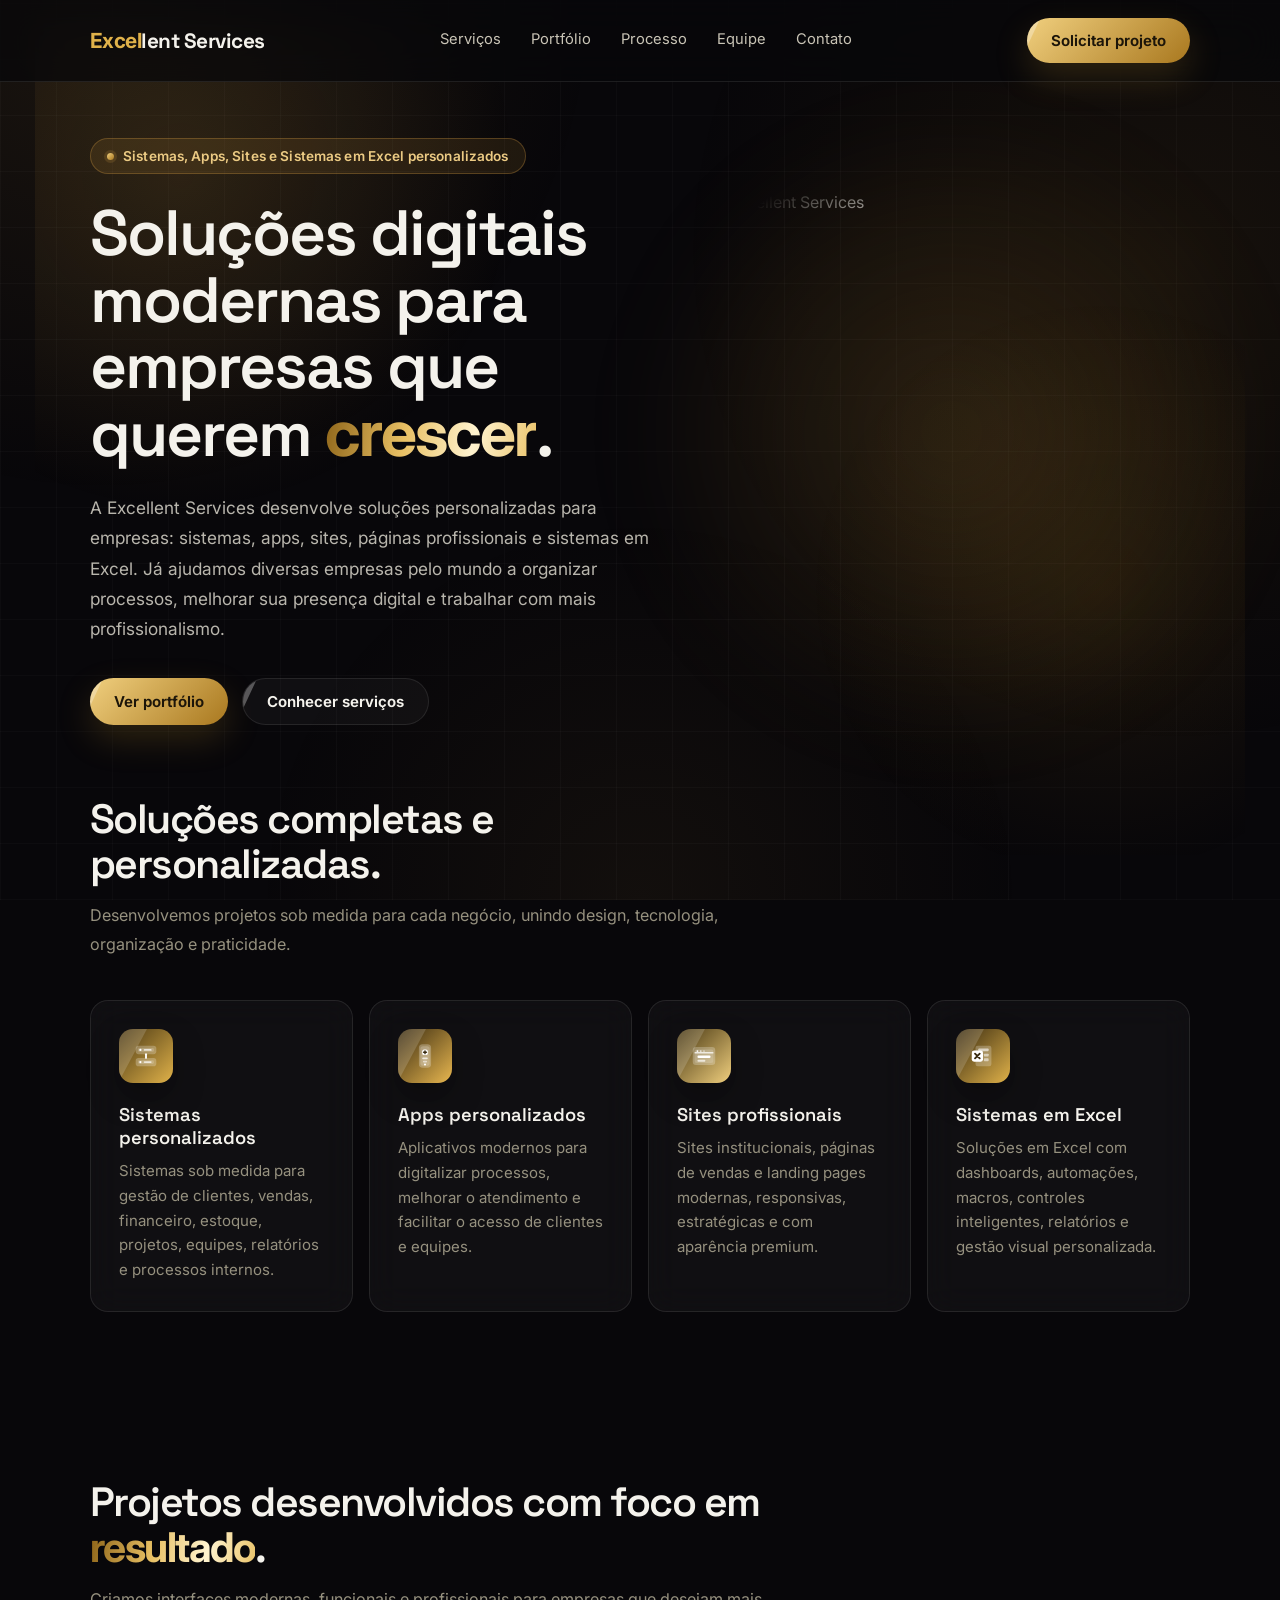
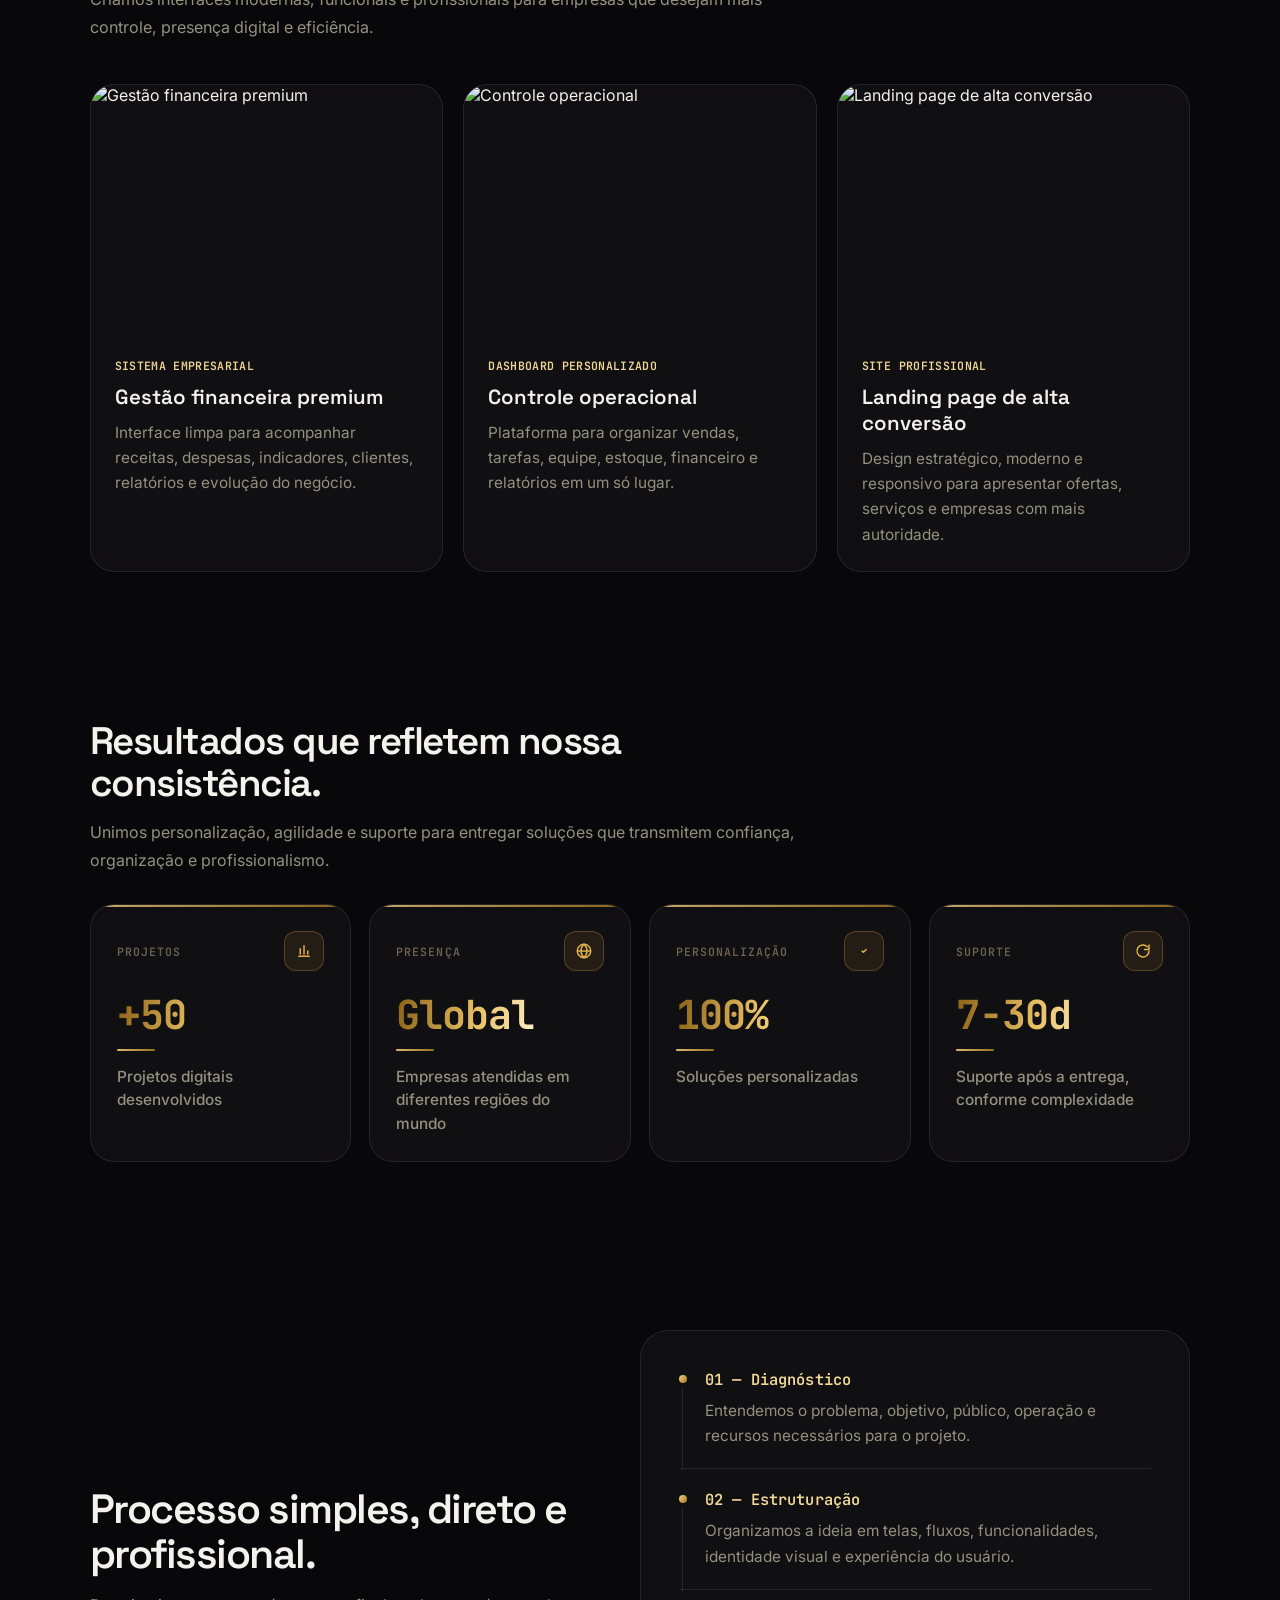
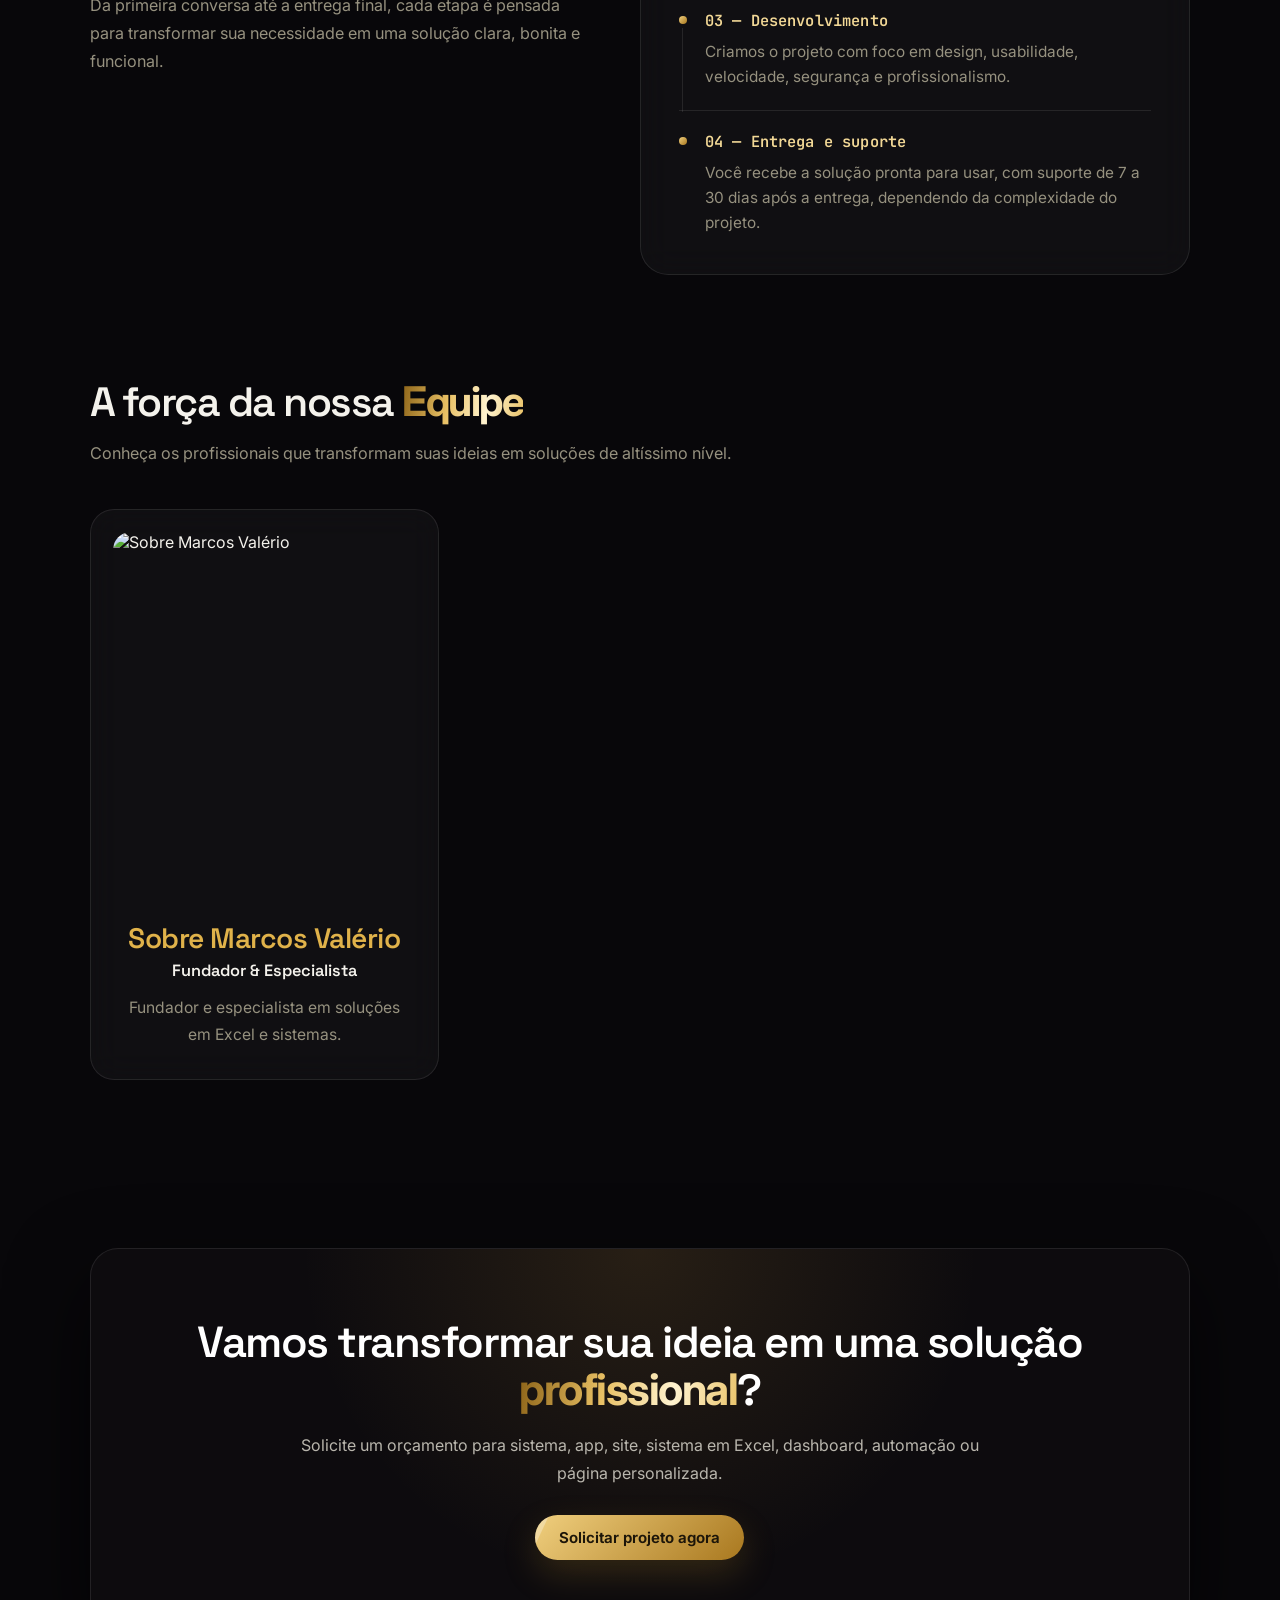
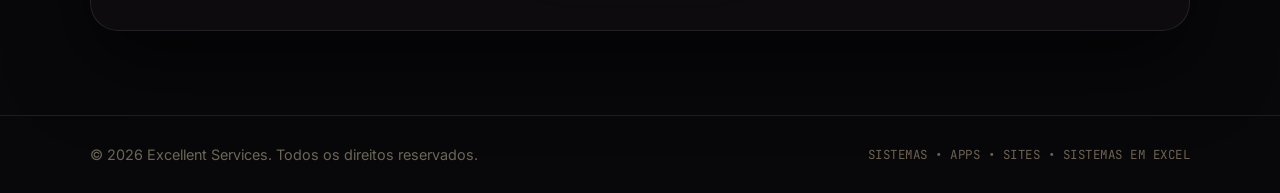
==== index.html @ 8198579e "Add files via upload" ====
<!DOCTYPE html>
<html lang="pt-BR">
<head>
  <meta charset="UTF-8">
  <meta name="viewport" content="width=device-width, initial-scale=1.0">
  <meta name="theme-color" content="#08070a">
  <title>Excellent Services | Portfólio</title>

  <link rel="preconnect" href="https://fonts.googleapis.com">
  <link rel="preconnect" href="https://fonts.gstatic.com" crossorigin>
  <link href="https://fonts.googleapis.com/css2?family=Space+Grotesk:wght@500;600;700&family=Inter:wght@400;500;600;700;800&family=JetBrains+Mono:wght@400;500;600;700&display=swap" rel="stylesheet">

  <style>
    :root {
      /* Paleta - Preto premium com detalhes em ouro */
      --bg-body: #08070a;
      --bg-surface: rgba(255,255,255,0.035);
      --bg-surface-strong: rgba(255,255,255,0.055);
      --bg-solid: #0d0b0e;
      --bg-header: rgba(8,7,10,0.74);
      --bg-popup: #0e0c10;

      --text-main: #f4f2ec;
      --text-muted: #96917f;
      --text-dim: #6b6252;
      --text-p: #b9b6ad;
      --text-btn: #1c1509;
      --text-nav: #c9c4b6;
      --text-footer: #6b6656;

      --accent-1: #f0cf7e;
      --accent-2: #a9781f;
      --accent-grad: linear-gradient(135deg, var(--accent-1), var(--accent-2));
      --gold-shine: linear-gradient(100deg, #8a6116 0%, #e8c064 20%, #fff3cf 36%, #e8c064 52%, #a9781f 68%, #f0cf7e 84%, #8a6116 100%);
      --accent-text: #e0b24a;
      --accent-mono: #f2d896;

      --badge-bg: rgba(201,151,63,0.12);
      --badge-border: rgba(201,151,63,0.32);
      --badge-text: #eccb84;

      --border-color: rgba(255,255,255,0.09);
      --border-strong: rgba(214,171,90,0.28);

      --shadow-1: rgba(0,0,0,0.45);
      --shadow-2: rgba(0,0,0,0.65);
      --shadow-glow: rgba(180,138,40,0.22);
      --shadow-glow-strong: rgba(180,138,40,0.38);

      --icon-system-1: #4a3814;
      --icon-app-1: #382a10;
      --icon-app-2: #e8b750;
      --icon-site-1: #443410;
      --icon-site-2: #f0cf7e;
      --icon-excel-1: #382a10;

      --radius-sm: 12px;
      --radius-md: 18px;
      --radius-lg: 24px;
      --radius-xl: 28px;

      --ease: cubic-bezier(.16,1,.3,1);
      --transition-base: .35s var(--ease);

      --font-display: 'Space Grotesk', 'Inter', Arial, sans-serif;
      --font-body: 'Inter', Arial, sans-serif;
      --font-mono: 'JetBrains Mono', ui-monospace, monospace;
    }

    *{margin:0;padding:0;box-sizing:border-box;font-family:var(--font-body)}
    html{scroll-behavior:smooth}
    body{
      background:var(--bg-body);
      color:var(--text-main);
      overflow-x:hidden;
      position:relative;
    }
    body::before{
      content:"";
      position:fixed;
      inset:0;
      z-index:-2;
      pointer-events:none;
      background:
        radial-gradient(900px circle at 8% 0%, rgba(201,151,63,.10), transparent 55%),
        radial-gradient(900px circle at 92% 28%, rgba(169,120,31,.09), transparent 55%),
        radial-gradient(700px circle at 50% 100%, rgba(201,151,63,.06), transparent 55%),
        repeating-linear-gradient(0deg, rgba(255,255,255,.022) 0px, rgba(255,255,255,.022) 1px, transparent 1px, transparent 56px),
        repeating-linear-gradient(90deg, rgba(255,255,255,.022) 0px, rgba(255,255,255,.022) 1px, transparent 1px, transparent 56px);
    }

    body::after{
      content:"";
      position:fixed;
      inset:-20% -20%;
      z-index:-1;
      pointer-events:none;
      background:linear-gradient(100deg, transparent 44%, rgba(201,151,63,.05) 49%, rgba(169,120,31,.08) 50%, rgba(201,151,63,.05) 51%, transparent 56%);
      opacity:0;
      transform:translate3d(-30%,-25%,0);
      animation:bgSweep 17s ease-in-out infinite;
    }

    @keyframes bgSweep{
      0%, 78%{opacity:0; transform:translate3d(-30%,-25%,0)}
      84%{opacity:1}
      90%{opacity:1; transform:translate3d(30%,25%,0)}
      96%, 100%{opacity:0; transform:translate3d(30%,25%,0)}
    }
    a{text-decoration:none;color:inherit}
    img{max-width:100%}

    a:focus-visible, button:focus-visible, .btn:focus-visible{
      outline:2px solid var(--accent-1);
      outline-offset:3px;
    }

    h1,h2,h3,.logo,.loading-mark{font-family:var(--font-display)}
    .mono{font-family:var(--font-mono)}

    /* DESTAQUE DE TEXTO (gradiente) */
    .highlight {
      background:var(--gold-shine);
      background-size:200% auto;
      -webkit-background-clip:text;
      background-clip:text;
      color:var(--accent-text);
      -webkit-text-fill-color:transparent;
      font-weight:700;
    }

    /* ===== LOADING SCREEN ===== */
    .loading-screen{
      position:fixed;
      inset:0;
      z-index:9999;
      background:var(--bg-body);
      display:flex;
      align-items:center;
      justify-content:center;
      padding:24px;
      transition:opacity .6s var(--ease), visibility .6s var(--ease);
    }

    .loading-screen::before{
      content:"";
      position:absolute;
      inset:0;
      background:
        radial-gradient(520px circle at 20% 20%, rgba(201,151,63,.14), transparent 60%),
        radial-gradient(480px circle at 80% 80%, rgba(169,120,31,.12), transparent 60%),
        repeating-linear-gradient(0deg, rgba(255,255,255,.03) 0px, rgba(255,255,255,.03) 1px, transparent 1px, transparent 46px),
        repeating-linear-gradient(90deg, rgba(255,255,255,.03) 0px, rgba(255,255,255,.03) 1px, transparent 1px, transparent 46px);
      pointer-events:none;
    }

    .loading-screen.hide{
      opacity:0;
      visibility:hidden;
      pointer-events:none;
    }

    .loading-box{
      position:relative;
      width:min(420px,100%);
      text-align:left;
      background:var(--bg-solid);
      border:1px solid var(--border-color);
      border-radius:var(--radius-xl);
      padding:36px 32px;
      box-shadow:0 30px 80px var(--shadow-2);
    }

    .loading-mark{
      display:flex;
      align-items:center;
      gap:10px;
      font-size:1.25rem;
      font-weight:700;
      letter-spacing:-.5px;
      margin-bottom:14px;
    }

    .loading-mark .dot{
      width:9px;height:9px;border-radius:50%;
      background:var(--accent-grad);
      box-shadow:0 0 0 4px rgba(201,151,63,.15);
      animation:pulse 1.8s ease-in-out infinite;
      flex-shrink:0;
    }

    .loading-mark-text{color:var(--text-main)}
    .loading-mark-text span{color:var(--accent-text)}

    .loading-text{
      color:var(--text-muted);
      line-height:1.6;
      margin-bottom:28px;
      font-size:.94rem;
    }

    .progress-area{
      width:100%;
      height:6px;
      background:rgba(255,255,255,.07);
      border-radius:999px;
      overflow:hidden;
      position:relative;
    }

    .progress-bar{
      width:0%;
      height:100%;
      border-radius:999px;
      background:var(--accent-grad);
      position:relative;
      overflow:hidden;
      transition:width .25s linear;
    }

    .progress-bar::before{
      content:"";
      position:absolute;
      top:-80%;
      left:-35%;
      width:35%;
      height:260%;
      background:rgba(255,255,255,.55);
      transform:rotate(25deg);
      animation:shine 1.8s ease infinite;
    }

    @keyframes shine{
      from{left:-45%}
      to{left:125%}
    }

    @keyframes pulse{
      0%,100%{opacity:1;transform:scale(1)}
      50%{opacity:.5;transform:scale(.8)}
    }

    .loading-meta{
      display:flex;
      justify-content:space-between;
      align-items:center;
      margin-top:14px;
      font-size:.8rem;
    }

    .loading-status{
      color:var(--text-dim);
      letter-spacing:.02em;
    }
    .loading-status::after{
      content:"_";
      animation:pulse 1s steps(2) infinite;
      color:var(--accent-mono);
    }

    .loading-percent{
      background:var(--gold-shine);
      background-size:200% auto;
      -webkit-background-clip:text;
      background-clip:text;
      color:var(--accent-mono);
      -webkit-text-fill-color:transparent;
      font-weight:600;
    }

    /* FUNDO DA PÁGINA */
    .page{
      min-height:100vh;
      opacity:0;
      transition:opacity .7s var(--ease);
    }

    .page.ready{opacity:1}

    header{
      width:100%;
      padding:18px 7%;
      display:flex;
      justify-content:space-between;
      align-items:center;
      position:sticky;
      top:0;
      z-index:50;
      backdrop-filter:blur(18px);
      background:var(--bg-header);
      border-bottom:1px solid var(--border-color);
    }

    .logo{font-size:1.3rem;font-weight:700;letter-spacing:-.5px}
    .logo span{color:var(--accent-text)}

    nav{display:flex;gap:30px;font-size:.92rem;color:var(--text-nav)}
    nav a{position:relative;padding-bottom:4px;transition:color var(--transition-base)}
    nav a::after{
      content:"";
      position:absolute;left:0;bottom:0;width:0;height:1px;
      background:var(--accent-grad);
      transition:width var(--transition-base);
    }
    nav a:hover{color:var(--text-main)}
    nav a:hover::after{width:100%}

    .btn{
      position:relative;
      display:inline-flex;
      align-items:center;
      justify-content:center;
      padding:13px 24px;
      border-radius:999px;
      background:var(--accent-grad);
      color:var(--text-btn);
      font-weight:650;
      font-size:.94rem;
      overflow:hidden;
      border:none;
      cursor:pointer;
      box-shadow:0 14px 34px var(--shadow-glow);
      transition:var(--transition-base);
      white-space:nowrap
    }

    .btn::before{
      content:"";
      position:absolute;
      top:-80%;
      left:-35%;
      width:35%;
      height:260%;
      background:rgba(255,255,255,.3);
      transform:rotate(25deg);
      transition:.6s
    }

    .btn:hover::before{left:125%}
    .btn:hover{transform:translateY(-3px);box-shadow:0 18px 46px var(--shadow-glow-strong)}

    .btn-outline{
      background:var(--bg-surface);
      color:var(--text-main);
      border:1px solid var(--border-color);
      box-shadow:none;
      backdrop-filter:blur(10px);
    }
    .btn-outline:hover{border-color:var(--border-strong)}

    .container{width:min(1180px,86%);margin:0 auto}

    .hero{
      position:relative;
      padding:56px 0 72px;
      display:grid;
      grid-template-columns:1.08fr .92fr;
      align-items:center;
      gap:60px
    }

    .hero::before{
      content:"";
      position:absolute;
      inset:-8% -5%;
      z-index:0;
      pointer-events:none;
      background:
        radial-gradient(560px circle at 12% 18%, rgba(201,151,63,.14), transparent 60%),
        radial-gradient(480px circle at 88% 68%, rgba(169,120,31,.12), transparent 60%);
      animation:auraFloat 16s ease-in-out infinite alternate;
    }

    @keyframes auraFloat{
      from{transform:translate3d(0,0,0)}
      to{transform:translate3d(-2%,2%,0)}
    }

    .hero > div{position:relative;z-index:1}

    .badge{
      display:inline-flex;
      align-items:center;
      gap:9px;
      padding:9px 16px;
      border-radius:999px;
      background:var(--badge-bg);
      border:1px solid var(--badge-border);
      color:var(--badge-text);
      font-size:.85rem;
      margin-bottom:26px;
      font-weight:600;
      font-family:var(--font-mono);
      letter-spacing:.01em;
    }

    .badge .dot{
      width:7px;height:7px;border-radius:50%;
      background:var(--accent-grad);
      box-shadow:0 0 0 3px rgba(201,151,63,.18);
      animation:pulse 1.8s ease-in-out infinite;
      flex-shrink:0;
    }

    h1{
      font-family:var(--font-display);
      font-weight:600;
      font-size:clamp(2.7rem,5vw,5rem);
      line-height:1.04;
      letter-spacing:-2px;
      margin-bottom:26px
    }

    .hero p{
      color:var(--text-p);
      font-size:1.08rem;
      line-height:1.75;
      max-width:600px;
      margin-bottom:34px
    }

    .hero-actions{display:flex;gap:14px;flex-wrap:wrap}

    .hero-card-wrap{position:relative}

    .hero-card-wrap::before{
      content:"";
      position:absolute;
      inset:-18%;
      z-index:0;
      pointer-events:none;
      background:radial-gradient(circle at center, rgba(201,151,63,.16), rgba(169,120,31,.08) 45%, transparent 70%);
      filter:blur(38px);
    }

    .hero-card{
      position:relative;
      z-index:1;
      aspect-ratio:1/1;
      width:100%;
      overflow:hidden;
      -webkit-mask-image:radial-gradient(circle at center, #000 58%, transparent 88%);
      mask-image:radial-gradient(circle at center, #000 58%, transparent 88%);
    }

    .hero-image{
      width:100%;
      height:100%;
      object-fit:cover;
      display:block
    }

    section{padding:84px 0}

    .section-title{max-width:700px;margin-bottom:42px}
    .section-title h2{
      font-weight:600;
      font-size:clamp(1.9rem,3.2vw,3rem);
      letter-spacing:-1.5px;
      line-height:1.1;
      margin-bottom:14px
    }

    .section-title p{color:var(--text-muted);line-height:1.75;font-size:1.01rem}

    .services{
      display:grid;
      grid-template-columns:repeat(auto-fit, minmax(240px, 1fr));
      gap:16px
    }

    .service-card{
      padding:28px;
      border-radius:var(--radius-md);
      background:var(--bg-surface);
      border:1px solid var(--border-color);
      min-height:245px;
      transition:var(--transition-base);
      backdrop-filter:blur(16px);
    }

    .service-card:hover{
      transform:translateY(-6px);
      border-color:var(--badge-border);
      background:var(--bg-surface-strong);
    }

    .icon{
      width:54px;
      height:54px;
      border-radius:14px;
      display:grid;
      place-items:center;
      margin-bottom:20px;
      color:#fff;
      border:none;
      box-shadow:0 14px 30px rgba(0,0,0,.35);
      position:relative;
      overflow:hidden;
    }

    .icon::before{
      content:"";
      position:absolute;
      width:42px;
      height:90px;
      background:rgba(255,255,255,.16);
      transform:rotate(28deg);
      top:-24px;
      left:-28px;
    }

    .icon svg{
      width:30px;
      height:30px;
      display:block;
      position:relative;
      z-index:2;
    }

    .icon-system{background:linear-gradient(135deg,var(--icon-system-1),var(--accent-text))}
    .icon-app{background:linear-gradient(135deg,var(--icon-app-1),var(--icon-app-2))}
    .icon-site{background:linear-gradient(135deg,var(--icon-site-1),var(--icon-site-2))}
    .icon-excel{background:linear-gradient(135deg,var(--icon-excel-1),var(--accent-text))}

    .service-card h3{font-family:var(--font-display);font-weight:600;font-size:1.15rem;margin-bottom:10px}
    .service-card p{color:var(--text-muted);line-height:1.65;font-size:.94rem}

    .portfolio-grid{
      display:grid;
      grid-template-columns:repeat(auto-fit, minmax(300px, 1fr));
      gap:20px
    }

    .project{
      border-radius:var(--radius-lg);
      overflow:hidden;
      background:var(--bg-surface);
      border:1px solid var(--border-color);
      transition:var(--transition-base);
      backdrop-filter:blur(16px);
    }

    .project:hover{
      transform:translateY(-6px);
      border-color:var(--badge-border);
    }

    .project-img{
      width:100%;
      height:245px;
      display:block;
      transition:opacity .3s ease;
    }

    .project-info{padding:24px}
    .project-info small{color:var(--accent-mono);font-weight:600;font-family:var(--font-mono);letter-spacing:.03em;text-transform:uppercase;font-size:.72rem}
    .project-info h3{font-family:var(--font-display);font-weight:600;margin:10px 0;font-size:1.28rem}
    .project-info p{color:var(--text-muted);line-height:1.65;font-size:.96rem}

    .stats-section{
      padding-top:64px;
      padding-bottom:84px;
    }

    .stats-head{max-width:760px;margin-bottom:30px}

    .stats-head h2{
      font-family:var(--font-display);
      font-weight:600;
      font-size:clamp(1.8rem,3vw,2.8rem);
      letter-spacing:-1.5px;
      line-height:1.1;
      margin-bottom:14px;
      color:var(--text-main);
    }

    .stats-head p{
      color:var(--text-muted);
      line-height:1.75;
      font-size:1rem;
    }

    .stats{
      display:grid;
      grid-template-columns:repeat(4,1fr);
      gap:18px;
    }

    .stat{
      position:relative;
      overflow:hidden;
      border-radius:var(--radius-lg);
      padding:26px;
      background:var(--bg-surface);
      color:#fff;
      border:1px solid var(--border-color);
      min-height:210px;
      transition:var(--transition-base);
      backdrop-filter:blur(16px);
    }

    .stat::after{
      content:"";
      position:absolute;
      top:0;left:0;
      width:100%;height:2px;
      background:var(--accent-grad);
      opacity:.8;
    }

    .stat:hover{
      transform:translateY(-6px);
      border-color:var(--badge-border);
      background:var(--bg-surface-strong);
    }

    .stat-top{
      display:flex;
      align-items:center;
      justify-content:space-between;
      gap:14px;
      margin-bottom:24px;
      position:relative;
      z-index:2;
    }

    .stat-badge{
      font-size:.72rem;
      font-weight:600;
      text-transform:uppercase;
      letter-spacing:.09em;
      color:var(--text-dim);
      font-family:var(--font-mono);
    }

    .stat-icon{
      width:40px;
      height:40px;
      border-radius:12px;
      display:grid;
      place-items:center;
      background:rgba(201,151,63,.1);
      border:1px solid var(--badge-border);
      color:var(--accent-text);
      flex-shrink:0;
    }

    .stat-icon svg{width:18px;height:18px;display:block}

    .stat h3{
      font-family:var(--font-mono);
      font-weight:700;
      font-size:2.5rem;
      background:var(--gold-shine);
      background-size:200% auto;
      -webkit-background-clip:text;
      background-clip:text;
      color:var(--accent-mono);
      -webkit-text-fill-color:transparent;
      margin-bottom:14px;
      letter-spacing:-1px;
      line-height:1;
      position:relative;
      z-index:2;
    }

    .stat-line{
      width:38px;
      height:2px;
      border-radius:999px;
      background:var(--accent-grad);
      margin-bottom:14px;
      position:relative;
      z-index:2;
      opacity:.9;
    }

    .stat p{
      color:var(--text-muted);
      font-weight:500;
      line-height:1.5;
      font-size:.96rem;
      position:relative;
      z-index:2;
      max-width:240px;
    }

    .process{
      display:grid;
      grid-template-columns:.95fr 1.05fr;
      gap:52px;
      align-items:center
    }

    .process-box{
      border-radius:var(--radius-xl);
      padding:38px;
      background:var(--bg-surface);
      border:1px solid var(--border-color);
      backdrop-filter:blur(16px);
    }

    .step{
      position:relative;
      padding:20px 0 20px 26px;
      border-bottom:1px solid var(--border-color)
    }
    .step::before{
      content:"";
      position:absolute;
      left:0;top:26px;
      width:8px;height:8px;
      border-radius:50%;
      background:var(--accent-grad);
    }
    .step::after{
      content:"";
      position:absolute;
      left:3px;top:38px;bottom:-2px;
      width:1px;
      background:var(--border-color);
    }

    .step:first-child{padding-top:0}
    .step:first-child::before{top:6px}
    .step:first-child::after{top:18px}
    .step:last-child{border-bottom:none;padding-bottom:0}
    .step:last-child::after{display:none}
    .step strong{
      color:var(--accent-mono);
      display:block;
      margin-bottom:8px;
      font-size:.96rem;
      font-family:var(--font-mono);
      font-weight:600;
      letter-spacing:.01em;
    }
    .step p{color:var(--text-muted);line-height:1.65;font-size:.96rem}

    /* SEÇÃO EQUIPE / SOBRE */
    .equipe-list{
      display:grid;
      grid-template-columns:repeat(3, 1fr);
      gap:26px;
    }

    .equipe-card{
      display:flex;
      flex-direction:column;
      background:var(--bg-surface);
      border:1px solid var(--border-color);
      border-radius:var(--radius-lg);
      padding:22px;
      transition:var(--transition-base);
      backdrop-filter:blur(16px);
    }

    .equipe-card:hover{
      transform:translateY(-6px);
      border-color:var(--badge-border);
    }

    .equipe-img-wrapper{
      width:100%;
      border-radius:var(--radius-md);
      overflow:hidden;
      height:370px;
      position:relative;
      margin-bottom:20px;
    }

    .equipe-img{
      width:100%;
      height:100%;
      object-fit:cover;
      display:block;
      transition:transform .6s var(--ease);
    }

    .equipe-card:hover .equipe-img{transform:scale(1.05)}

    .equipe-info{padding:0 8px 8px;text-align:center}

    .equipe-info h2{
      font-family:var(--font-display);
      font-weight:600;
      font-size:clamp(1.5rem, 2.2vw, 1.9rem);
      letter-spacing:-.5px;
      margin-bottom:6px;
      color:var(--accent-text);
      line-height:1.15;
    }

    .equipe-info h3{
      font-size:1.02rem;
      font-weight:600;
      margin-bottom:14px;
      color:var(--text-main);
    }

    .equipe-info p{
      color:var(--text-muted);
      line-height:1.7;
      font-size:.98rem;
    }

    .cta{
      position:relative;
      overflow:hidden;
      text-align:center;
      border-radius:var(--radius-xl);
      padding:70px 34px;
      background:var(--bg-solid);
      border:1px solid var(--border-color);
      box-shadow:0 30px 80px var(--shadow-2)
    }

    .cta::before{
      content:"";
      position:absolute;
      inset:0;
      background:radial-gradient(520px circle at 50% 0%, rgba(201,151,63,.14), transparent 65%);
      pointer-events:none;
    }

    .cta h2{
      position:relative;
      font-weight:600;
      font-size:clamp(1.9rem,3.4vw,3.4rem);
      letter-spacing:-1.5px;
      line-height:1.1;
      margin-bottom:16px;
      color:#fff
    }

    .cta p{
      position:relative;
      max-width:700px;
      margin:0 auto 28px;
      color:var(--text-p);
      line-height:1.75
    }

    .cta .btn{position:relative}

    footer{
      padding:30px 7%;
      display:flex;
      justify-content:space-between;
      gap:20px;
      color:var(--text-footer);
      border-top:1px solid var(--border-color);
      flex-wrap:wrap;
      font-size:.9rem;
    }
    footer .tag{font-family:var(--font-mono);font-size:.78rem;letter-spacing:.04em;text-transform:uppercase;color:var(--text-dim)}

    /* POP-UPS DE WHATSAPP */
    .popup-bg{
      position:fixed;
      inset:0;
      background:rgba(4,5,10,.68);
      backdrop-filter:blur(10px);
      display:none;
      align-items:center;
      justify-content:center;
      z-index:999;
      padding:20px;
    }

    .popup-bg.active{display:flex}

    .popup{
      width:100%;
      max-width:440px;
      background:var(--bg-popup);
      border:1px solid var(--border-strong);
      border-radius:var(--radius-lg);
      padding:34px;
      text-align:center;
      position:relative;
      box-shadow:0 30px 90px var(--shadow-2)
    }

    .popup h2{font-family:var(--font-display);font-weight:600;font-size:1.6rem;margin-bottom:10px;letter-spacing:-.5px;color:var(--text-main)}
    .popup p{color:var(--text-muted);margin-bottom:22px;line-height:1.6;font-size:.95rem}
    .popup-btn{width:100%;margin-top:10px}

    .fechar{
      position:absolute;
      right:16px;
      top:14px;
      background:transparent;
      color:var(--text-muted);
      border:none;
      font-size:28px;
      cursor:pointer;
      line-height:1;
      transition:color var(--transition-base);
    }
    .fechar:hover{color:var(--text-main)}

    .btn-voltar{
      position:absolute;
      left:16px;
      top:14px;
      background:transparent;
      color:var(--text-muted);
      border:none;
      font-size:24px;
      cursor:pointer;
      line-height:1.1;
      transition:color var(--transition-base);
    }
    .btn-voltar:hover{color:var(--accent-text)}

    /* ANIMAÇÕES DE SURGIMENTO */
    .reveal{opacity:0;transform:translateY(32px);transition:opacity .8s var(--ease), transform .8s var(--ease)}
    .reveal.active{opacity:1;transform:translateY(0)}

    .fade-in-up{opacity:0;transform:translateY(32px) scale(.98);transition:opacity .6s var(--ease), transform .6s var(--ease)}
    .fade-in-up.active{opacity:1;transform:translateY(0) scale(1)}

    .reveal.active .badge{animation:popUpCard .8s var(--ease) forwards;animation-delay:.1s;opacity:0}
    .reveal.active h1{animation:popUpCard .8s var(--ease) forwards;animation-delay:.2s;opacity:0}
    .reveal.active .hero p{animation:popUpCard .8s var(--ease) forwards;animation-delay:.3s;opacity:0}
    .reveal.active .hero-actions{animation:popUpCard .8s var(--ease) forwards;animation-delay:.4s;opacity:0}
    .reveal.active .hero-card-wrap{animation:popUpCard .8s var(--ease) forwards;animation-delay:.5s;opacity:0}
    @keyframes popUpCard{0%{opacity:0;transform:translateY(24px) scale(.98)}100%{opacity:1;transform:translateY(0) scale(1)}}

    /* RESPONSIVIDADE */
    @media(max-width:1100px){ .services,.stats{grid-template-columns:repeat(2,1fr)} .hero{gap:40px} }
    @media(max-width:980px){
      nav{display:none} .hero,.process{grid-template-columns:1fr} .portfolio-grid{grid-template-columns:1fr 1fr} .hero-card-wrap{max-width:420px;margin:0 auto}
      .equipe-list{grid-template-columns:repeat(2, 1fr)} .equipe-img-wrapper{min-height:280px;height:auto}
    }
    @media(max-width:620px){
      .container{width:calc(100% - 40px)} header{padding:18px} .hero{padding-top:48px} h1{letter-spacing:-1px}
      .services,.portfolio-grid,.stats{grid-template-columns:1fr} .hero-card-wrap{max-width:300px;margin:0 auto} .btn{width:100%} footer{text-align:center;justify-content:center}
      .loading-box{padding:28px 22px} .stat{min-height:auto} .stat h3{font-size:2.2rem}
      .equipe-list{grid-template-columns:1fr}
    }

    @media (prefers-reduced-motion: reduce){
      *, *::before, *::after{
        animation-duration:.001ms !important;
        animation-iteration-count:1 !important;
        transition-duration:.001ms !important;
        scroll-behavior:auto !important;
      }
    }
  </style>
</head>

<body>
  <div class="loading-screen" id="loadingScreen">
    <div class="loading-box">
      <div class="loading-mark"><span class="dot"></span><span class="loading-mark-text"><span>Excel</span>lent Services</span></div>
      <p class="loading-text">Preparando uma experiência personalizada para você.</p>
      <div class="progress-area"><div class="progress-bar" id="loadingBar"></div></div>
      <div class="loading-meta mono">
        <span class="loading-status" id="loadingStatus">Inicializando</span>
        <span class="loading-percent" id="loadingPercent">0%</span>
      </div>
    </div>
  </div>

  <div class="page" id="page">
    <header>
      <a href="#" class="logo"><span>Excel</span>lent Services</a>
      <nav>
        <a href="#servicos">Serviços</a>
        <a href="#portfolio">Portfólio</a>
        <a href="#processo">Processo</a>
        <a href="#sobre">Equipe</a>
        <a href="#contato">Contato</a>
      </nav>
      <button class="btn" onclick="abrirWhatsapp()">Solicitar projeto</button>
    </header>

    <main>
      <div class="container">
        <section class="hero reveal">
          <div>
            <div class="badge"><span class="dot"></span><span id="badge"></span></div>
            <h1 id="heroTitulo"></h1>
            <p id="heroTexto"></p>
            <div class="hero-actions">
              <a href="#portfolio" class="btn">Ver portfólio</a>
              <a href="#servicos" class="btn btn-outline">Conhecer serviços</a>
            </div>
          </div>
          <div class="hero-card-wrap">
            <div class="hero-card">
              <img id="heroImagem" class="hero-image" src="" alt="Excellent Services">
            </div>
          </div>
        </section>
      </div>

      <section id="servicos" style="padding-top: 0;">
        <div class="container">
          <div class="section-title reveal">
            <h2 id="servicosTitulo"></h2>
            <p id="servicosTexto"></p>
          </div>
          <div class="services" id="servicosCards"></div>
        </div>
      </section>

      <section id="portfolio">
        <div class="container">
          <div class="section-title reveal">
            <h2 id="portfolioTitulo"></h2>
            <p id="portfolioTexto"></p>
          </div>
          <div class="portfolio-grid" id="portfolioCards"></div>
        </div>
      </section>

      <section class="stats-section">
        <div class="container">
          <div class="stats-head reveal">
            <h2>Resultados que refletem nossa consistência.</h2>
            <p>Unimos personalização, agilidade e suporte para entregar soluções que transmitem confiança, organização e profissionalismo.</p>
          </div>
          <div class="stats" id="statsCards"></div>
        </div>
      </section>

      <section id="processo">
        <div class="container">
          <div class="process">
            <div class="section-title reveal">
              <h2 id="processoTitulo"></h2>
              <p id="processoTexto"></p>
            </div>
            <div class="process-box reveal" id="processoCards"></div>
          </div>
        </div>
      </section>

      <section id="sobre" style="padding-top: 20px;">
        <div class="container">
          <div class="section-title reveal">
            <h2 id="equipeTituloSecao"></h2>
            <p id="equipeTextoSecao"></p>
          </div>
          <div class="equipe-list" id="equipeCards"></div>
        </div>
      </section>

      <section id="contato" class="reveal">
        <div class="container">
          <div class="cta">
            <h2 id="ctaTitulo"></h2>
            <p id="ctaTexto"></p>
            <button class="btn" onclick="abrirWhatsapp()">Solicitar projeto agora</button>
          </div>
        </div>
      </section>
    </main>

    <footer class="reveal">
      <p>© 2026 Excellent Services. Todos os direitos reservados.</p>
      <p class="tag">Sistemas • Apps • Sites • Sistemas em Excel</p>
    </footer>
  </div>

  <!-- POP-UP 1: CATEGORIAS DE WHATSAPP -->
  <div class="popup-bg" id="popupCategorias">
    <div class="popup">
      <button class="fechar" onclick="fecharPopupCategorias()">×</button>
      <h2 id="popupCategoriasTitulo">Selecione as opções</h2>
      <p id="popupCategoriasSubtitulo">Escolha o departamento que deseja falar.</p>
      <div id="categoriasBtnsArea"></div>
    </div>
  </div>

  <!-- POP-UP 2: CONTATOS DA CATEGORIA SELECIONADA -->
  <div class="popup-bg" id="popupContatos">
    <div class="popup">
      <button class="fechar" onclick="fecharPopupContatos()">×</button>
      <button class="btn-voltar" onclick="voltarParaCategorias()">←</button>
      <h2 id="popupContatosTitulo">Fale com um de nossos representantes</h2>
      <p id="popupContatosSubtitulo">Selecione um dos contatos abaixo.</p>
      <div id="contatosBtnsArea"></div>
    </div>
  </div>

  <script type="module">
    import { firebaseConfig } from "/firebase-config.js";

    // O site só LÊ dados públicos: usa requisições HTTP simples (sem carregar o SDK do Firebase)
    const BASE_DB = firebaseConfig.databaseURL + "/excellentServices";
    const SITE_DB = BASE_DB + "/site";
    async function lerJson(url) {
      const r = await fetch(url);
      if (!r.ok) throw new Error("HTTP " + r.status);
      return r.json();
    }

    const dadosPadrao = {
      badge: "Sistemas, Apps, Sites e Sistemas em Excel personalizados",
      heroTitulo: "Soluções digitais modernas para empresas que querem *crescer*.",
      heroTexto: "A Excellent Services desenvolve soluções personalizadas para empresas: sistemas, apps, sites, páginas profissionais e sistemas em Excel. Já ajudamos diversas empresas pelo mundo a organizar processos, melhorar sua presença digital e trabalhar com mais profissionalismo.",
      heroImagem: "https://images.unsplash.com/photo-1551434678-e076c223a692?auto=format&fit=crop&w=900&q=80",

      servicosTitulo: "Soluções completas e personalizadas.",
      servicosTexto: "Desenvolvemos projetos sob medida para cada negócio, unindo design, tecnologia, organização e praticidade.",
      servicos: [
        {titulo:"Sistemas personalizados",texto:"Sistemas sob medida para gestão de clientes, vendas, financeiro, estoque, projetos, equipes, relatórios e processos internos."},
        {titulo:"Apps personalizados",texto:"Aplicativos modernos para digitalizar processos, melhorar o atendimento e facilitar o acesso de clientes e equipes."},
        {titulo:"Sites profissionais",texto:"Sites institucionais, páginas de vendas e landing pages modernas, responsivas, estratégicas e com aparência premium."},
        {titulo:"Sistemas em Excel",texto:"Soluções em Excel com dashboards, automações, macros, controles inteligentes, relatórios e gestão visual personalizada."}
      ],

      portfolioTitulo: "Projetos desenvolvidos com foco em *resultado*.",
      portfolioTexto: "Criamos interfaces modernas, funcionais e profissionais para empresas que desejam mais controle, presença digital e eficiência.",
      portfolio: [
        {categoria:"Sistema empresarial",titulo:"Gestão financeira premium",texto:"Interface limpa para acompanhar receitas, despesas, indicadores, clientes, relatórios e evolução do negócio.",imagens:["https://images.unsplash.com/photo-1460925895917-afdab827c52f?auto=format&fit=crop&w=900&q=80"],ajuste: "cover"},
        {categoria:"Dashboard personalizado",titulo:"Controle operacional",texto:"Plataforma para organizar vendas, tarefas, equipe, estoque, financeiro e relatórios em um só lugar.",imagens:["https://images.unsplash.com/photo-1551288049-bebda4e38f71?auto=format&fit=crop&w=900&q=80"],ajuste: "cover"},
        {categoria:"Site profissional",titulo:"Landing page de alta conversão",texto:"Design estratégico, moderno e responsivo para apresentar ofertas, serviços e empresas com mais autoridade.",imagens:["https://images.unsplash.com/photo-1556761175-b413da4baf72?auto=format&fit=crop&w=900&q=80"],ajuste: "cover"}
      ],

      stats: [
        {numero:"+50",texto:"Projetos digitais desenvolvidos"},
        {numero:"Global",texto:"Empresas atendidas em diferentes regiões do mundo"},
        {numero:"100%",texto:"Soluções personalizadas"},
        {numero:"7-30d",texto:"Suporte após a entrega, conforme complexidade"}
      ],

      processoTitulo: "Processo simples, direto e profissional.",
      processoTexto: "Da primeira conversa até a entrega final, cada etapa é pensada para transformar sua necessidade em uma solução clara, bonita e funcional.",
      processo: [
        {titulo:"01 — Diagnóstico",texto:"Entendemos o problema, objetivo, público, operação e recursos necessários para o projeto."},
        {titulo:"02 — Estruturação",texto:"Organizamos a ideia em telas, fluxos, funcionalidades, identidade visual e experiência do usuário."},
        {titulo:"03 — Desenvolvimento",texto:"Criamos o projeto com foco em design, usabilidade, velocidade, segurança e profissionalismo."},
        {titulo:"04 — Entrega e suporte",texto:"Você recebe a solução pronta para usar, com suporte de 7 a 30 dias após a entrega, dependendo da complexidade do projeto."}
      ],

      equipeTitulo: "A força da nossa *Equipe*",
      equipeTexto: "Conheça os profissionais que transformam suas ideias em soluções de altíssimo nível.",
      equipe: [
        {titulo: "Sobre Marcos Valério",subtitulo: "Fundador & Especialista",texto: "Fundador e especialista em soluções em Excel e sistemas.",imagem: "https://images.unsplash.com/photo-1522071820081-009f0129c71c?auto=format&fit=crop&w=900&q=80"}
      ],

      ctaTitulo: "Vamos transformar sua ideia em uma solução *profissional*?",
      ctaTexto: "Solicite um orçamento para sistema, app, site, sistema em Excel, dashboard, automação ou página personalizada.",

      contatosTitulo1: "Selecione as opções",
      contatosSubtitulo1: "Escolha o departamento que deseja falar.",
      contatosTitulo2: "Fale com um de nossos representantes",
      contatosSubtitulo2: "Selecione um dos contatos abaixo.",
      categoriasContato: [
        {
          categoria: "Sites",
          contatos: [
            { numero: "5515996247188", rotulo: "Gledson: 15 99624-7188" },
            { numero: "5515996054322", rotulo: "Marta: 15 99605-4322" }
          ]
        },
        {
          categoria: "Sistemas",
          contatos: [
            { numero: "5511934664498", rotulo: "Marcos: 11 93466-4498" }
          ]
        },
        {
          categoria: "Outros",
          contatos: [
            { numero: "5515991422218", rotulo: "Andressa: 15 99142-2218" }
          ]
        }
      ]
    };

    /* ===== PROGRESSO REAL DE CARREGAMENTO ===== */
    const elLoadingBar = document.getElementById("loadingBar");
    const elLoadingPercent = document.getElementById("loadingPercent");
    const elLoadingStatus = document.getElementById("loadingStatus");

    let progressoAlvo = 0;
    let progressoAtual = 0;
    let carregamentoConcluido = false;

    function definirProgresso(alvo, statusTexto) {
      if (alvo > progressoAlvo) progressoAlvo = Math.min(alvo, 100);
      if (statusTexto) elLoadingStatus.textContent = statusTexto;
    }

    function animarProgresso() {
      const diff = progressoAlvo - progressoAtual;
      progressoAtual += diff * 0.14;
      if (Math.abs(diff) < 0.12) progressoAtual = progressoAlvo;

      const exibido = Math.min(100, Math.max(0, Math.round(progressoAtual)));
      elLoadingBar.style.width = exibido + "%";
      elLoadingPercent.textContent = exibido + "%";

      if (!carregamentoConcluido || progressoAtual < progressoAlvo) {
        requestAnimationFrame(animarProgresso);
      }
    }
    requestAnimationFrame(animarProgresso);
    definirProgresso(5, "Inicializando");

    definirProgresso(12, "Conectando ao servidor");

    /* ===== IMAGENS CARREGADAS SOB DEMANDA (img:ID) ===== */
    const PLACEHOLDER_IMG = "[data-uri]";
    const imagensPendentes = new Set();

    function refParaPlaceholder(v) {
      if (typeof v === "string" && v.startsWith("img:")) {
        const id = v.slice(4);
        imagensPendentes.add(id);
        return PLACEHOLDER_IMG + "#" + id;
      }
      return v;
    }

    function prepararImagens(d) {
      const c = JSON.parse(JSON.stringify(d));
      c.heroImagem = refParaPlaceholder(c.heroImagem);
      (c.portfolio || []).forEach(p => {
        if (p.imagens) p.imagens = p.imagens.map(refParaPlaceholder);
        if (p.imagem) p.imagem = refParaPlaceholder(p.imagem);
      });
      (c.equipe || []).forEach(e => { if (e.imagem) e.imagem = refParaPlaceholder(e.imagem); });
      return c;
    }

    function aplicarImagem(id, src) {
      document.querySelectorAll("img").forEach(img => {
        const atual = img.getAttribute("src") || "";
        if (atual.endsWith("#" + id)) img.src = src;
      });
    }

    function carregarImagensPendentes() {
      imagensPendentes.forEach(async (id) => {
        imagensPendentes.delete(id);
        const chave = "excellentImg_" + id;
        try {
          const guardada = localStorage.getItem(chave);
          if (guardada) { aplicarImagem(id, guardada); return; }
        } catch (e) {}
        try {
          const src = await lerJson(BASE_DB + "/imagens/" + id + ".json");
          if (src) {
            aplicarImagem(id, src);
            try { localStorage.setItem(chave, src); } catch (e) {}
          }
        } catch (e) {}
      });
    }

    /* Carregamento em duas fases:
       1) textos leves -> a página abre
       2) imagens/portfólio/equipe chegam em segundo plano e aparecem na tela */
    const PESADOS = ["heroImagem", "portfolio", "equipe"];

    async function carregarPesados(chaves) {
      if (chaves.heroImagem) {
        lerJson(SITE_DB + "/heroImagem.json").then(v => {
          renderHero(prepararImagens({ heroImagem: v }));
          carregarImagensPendentes();
        }).catch(() => {});
      }

      const lista = async (chave, aplicar) => {
        if (!chaves[chave]) return;
        try {
          const indices = Object.keys(await lerJson(SITE_DB + "/" + chave + ".json?shallow=true") || {})
            .sort((x, y) => Number(x) - Number(y));
          const itens = [];
          await Promise.all(indices.map(async (i) => {
            try { itens[i] = await lerJson(SITE_DB + "/" + chave + "/" + i + ".json"); } catch (e) {}
            aplicar(itens.filter(Boolean));
          }));
        } catch (e) {}
      };

      lista("portfolio", itens => {
        renderPortfolio(prepararImagens({ portfolio: itens }));
        carregarImagensPendentes();
        observarElementos();
      });
      lista("equipe", itens => {
        renderEquipe(prepararImagens({ equipe: itens }));
        carregarImagensPendentes();
        observarElementos();
      });
    }

    const dadosFirebase = (async () => {
      let leve = null, chaves = null;
      try {
        chaves = await lerJson(SITE_DB + ".json?shallow=true");
        if (chaves) {
          definirProgresso(35, "Sincronizando conteúdo");
          const nomes = Object.keys(chaves).filter(k => !PESADOS.includes(k));
          const valores = await Promise.all(nomes.map(k => lerJson(SITE_DB + "/" + k + ".json")));
          leve = {};
          nomes.forEach((k, i) => { leve[k] = valores[i]; });
        }
      } catch (e) {
        leve = null;
        definirProgresso(35, "Usando conteúdo padrão");
      }

      if (!leve) { await carregarDados(dadosPadrao); return; }

      const base = completarDados({
        ...leve,
        heroImagem: chaves.heroImagem ? "" : dadosPadrao.heroImagem,
        portfolio: chaves.portfolio ? [] : dadosPadrao.portfolio,
        equipe: chaves.equipe ? [] : dadosPadrao.equipe
      });
      await carregarDados(prepararImagens(base));
      carregarImagensPendentes();
      carregarPesados(chaves);
    })();

    dadosFirebase.then(() => {
      definirProgresso(100, "Concluído");
      carregamentoConcluido = true;
      setTimeout(abrirPagina, 350);
    });

    function completarDados(dados) {
      const base = {
        ...dadosPadrao,
        ...dados,
        servicos: dados.servicos || dadosPadrao.servicos,
        portfolio: dados.portfolio || dadosPadrao.portfolio,
        stats: dados.stats || dadosPadrao.stats,
        processo: dados.processo || dadosPadrao.processo,
        equipeTitulo: dados.equipeTitulo || dadosPadrao.equipeTitulo,
        equipeTexto: dados.equipeTexto || dadosPadrao.equipeTexto,
        equipe: dados.equipe || dadosPadrao.equipe || [],
        contatosTitulo1: dados.contatosTitulo1 || dadosPadrao.contatosTitulo1,
        contatosSubtitulo1: dados.contatosSubtitulo1 || dadosPadrao.contatosSubtitulo1,
        contatosTitulo2: dados.contatosTitulo2 || dadosPadrao.contatosTitulo2,
        contatosSubtitulo2: dados.contatosSubtitulo2 || dadosPadrao.contatosSubtitulo2,
        categoriasContato: dados.categoriasContato || dadosPadrao.categoriasContato
      };
      // Se algum texto ficou vazio no banco, usa o texto padrão (evita página em branco)
      const r = base;
      Object.keys(dadosPadrao).forEach(k => {
        const d = dadosPadrao[k];
        if (k !== "heroImagem" && typeof d === "string" && !r[k]) r[k] = d;
        if (["servicos", "stats", "processo"].includes(k) && (!Array.isArray(r[k]) || r[k].length === 0)) r[k] = d;
      });
      return r;
    }

    function preCarregarImagem(src) {
      return new Promise(resolve => {
        if (!src) { resolve(); return; }
        const img = new Image(); img.onload = resolve; img.onerror = resolve; img.src = src;
      });
    }

    // Lê os asteriscos e aplica o destaque em degradê
    function formatarTextoMarkdown(texto) {
      if (!texto) return "";
      let formatado = texto.replace(/&/g, "&amp;").replace(/</g, "&lt;").replace(/>/g, "&gt;");
      formatado = formatado.replace(/\n/g, "<br>");
      formatado = formatado.replace(/\*(.*?)\*/g, '<span class="highlight">$1</span>');
      return formatado;
    }

    function renderHero(dados) {
      document.getElementById("heroImagem").src = dados.heroImagem || "";
    }

    let intervalosCarrossel = [];
    function renderPortfolio(dados) {
      intervalosCarrossel.forEach(clearInterval);
      intervalosCarrossel = [];
      document.getElementById("portfolioCards").innerHTML = dados.portfolio.map(item => {
        const imagensArray = item.imagens || [item.imagem];
        const ajusteCSS = item.ajuste || 'cover';
        const trackHtml = imagensArray.filter(img => img).map(img => `<img src="${img}" style="width: 100%; height: 100%; object-fit: ${ajusteCSS}; flex-shrink: 0;" alt="${item.titulo}">`).join("");

        return `
        <div class="project fade-in-up">
          <div class="carousel-container" style="overflow: hidden; width: 100%; height: 245px; position: relative;">
            <div class="carousel-track" data-count="${imagensArray.length}" data-idx="0" style="display: flex; height: 100%; transition: transform 0.6s cubic-bezier(0.25, 1, 0.5, 1);">
              ${trackHtml}
            </div>
          </div>
          <div class="project-info">
            <small>${formatarTextoMarkdown(item.categoria)}</small>
            <h3>${formatarTextoMarkdown(item.titulo)}</h3>
            <p>${formatarTextoMarkdown(item.texto)}</p>
          </div>
        </div>
      `}).join("");

      document.querySelectorAll('.carousel-track').forEach(track => {
        const count = parseInt(track.dataset.count);
        if (count > 1) {
          intervalosCarrossel.push(setInterval(() => {
            let idx = parseInt(track.dataset.idx);
            idx = (idx + 1) % count;
            track.dataset.idx = idx;
            track.style.transform = `translateX(-${idx * 100}%)`;
          }, 2000));
        }
      });
    }

    function renderEquipe(dados) {
      if (dados.equipe && dados.equipe.length > 0) {
        document.getElementById("equipeCards").innerHTML = dados.equipe.map(item => `
          <div class="equipe-card fade-in-up">
            <div class="equipe-img-wrapper">
              <img class="equipe-img" src="${item.imagem}" alt="${item.titulo}">
            </div>
            <div class="equipe-info">
              <h2>${formatarTextoMarkdown(item.titulo)}</h2>
              ${item.subtitulo ? `<h3>${formatarTextoMarkdown(item.subtitulo)}</h3>` : ''}
              <p>${formatarTextoMarkdown(item.texto)}</p>
            </div>
          </div>
        `).join("");
      }
    }

    async function carregarDados(dados) {
      document.getElementById("badge").innerHTML = formatarTextoMarkdown(dados.badge);
      document.getElementById("heroTitulo").innerHTML = formatarTextoMarkdown(dados.heroTitulo);
      document.getElementById("heroTexto").innerHTML = formatarTextoMarkdown(dados.heroTexto);
      renderHero(dados);

      document.getElementById("servicosTitulo").innerHTML = formatarTextoMarkdown(dados.servicosTitulo);
      document.getElementById("servicosTexto").innerHTML = formatarTextoMarkdown(dados.servicosTexto);

      document.getElementById("servicosCards").innerHTML = dados.servicos.map((item) => `
        <div class="service-card fade-in-up">
          ${iconeServico(item.titulo)}
          <h3>${formatarTextoMarkdown(item.titulo)}</h3>
          <p>${formatarTextoMarkdown(item.texto)}</p>
        </div>
      `).join("");

      document.getElementById("portfolioTitulo").innerHTML = formatarTextoMarkdown(dados.portfolioTitulo);
      document.getElementById("portfolioTexto").innerHTML = formatarTextoMarkdown(dados.portfolioTexto);

      definirProgresso(45, "Montando página");

      renderPortfolio(dados);

      document.getElementById("statsCards").innerHTML = dados.stats.map((item, index) => `
        <div class="stat fade-in-up">
          <div class="stat-top">
            <span class="stat-badge mono">${rotuloStat(index)}</span>
            <div class="stat-icon">${iconeStat(index)}</div>
          </div>
          <h3 data-val="${item.numero}">${formatarTextoMarkdown(item.numero)}</h3>
          <div class="stat-line"></div>
          <p>${formatarTextoMarkdown(item.texto)}</p>
        </div>
      `).join("");

      document.getElementById("processoTitulo").innerHTML = formatarTextoMarkdown(dados.processoTitulo);
      document.getElementById("processoTexto").innerHTML = formatarTextoMarkdown(dados.processoTexto);

      document.getElementById("processoCards").innerHTML = dados.processo.map(item => `
        <div class="step fade-in-up">
          <strong>${formatarTextoMarkdown(item.titulo)}</strong>
          <p>${formatarTextoMarkdown(item.texto)}</p>
        </div>
      `).join("");

      // Equipe
      document.getElementById("equipeTituloSecao").innerHTML = formatarTextoMarkdown(dados.equipeTitulo);
      document.getElementById("equipeTextoSecao").innerHTML = formatarTextoMarkdown(dados.equipeTexto);

      renderEquipe(dados);

      document.getElementById("ctaTitulo").innerHTML = formatarTextoMarkdown(dados.ctaTitulo);
      document.getElementById("ctaTexto").innerHTML = formatarTextoMarkdown(dados.ctaTexto);

      // POP-UP CONTATOS
      document.getElementById("popupCategoriasTitulo").innerHTML = formatarTextoMarkdown(dados.contatosTitulo1);
      document.getElementById("popupCategoriasSubtitulo").innerHTML = formatarTextoMarkdown(dados.contatosSubtitulo1);
      document.getElementById("popupContatosTitulo").innerHTML = formatarTextoMarkdown(dados.contatosTitulo2);
      document.getElementById("popupContatosSubtitulo").innerHTML = formatarTextoMarkdown(dados.contatosSubtitulo2);

      if (dados.categoriasContato && dados.categoriasContato.length > 0) {
        window.categoriasContatoGlobais = dados.categoriasContato;
        document.getElementById("categoriasBtnsArea").innerHTML = dados.categoriasContato.map((cat, i) => `
          <button class="btn popup-btn" onclick="abrirCategoriaContato(${i})">${formatarTextoMarkdown(cat.categoria)}</button>
        `).join("");
      } else {
        document.getElementById("categoriasBtnsArea").innerHTML = "<p>Nenhuma opção cadastrada.</p>";
      }

      definirProgresso(97, "Renderizando");
      observarElementos();
    }

    function iconeServico(titulo) {
      const texto = (titulo || "").toLowerCase();
      if (texto.includes("excel")) return `<div class="icon icon-excel"><svg viewBox="0 0 64 64" fill="none"><rect x="16" y="10" width="34" height="44" rx="5" fill="rgba(255,255,255,.24)"/><rect x="22" y="16" width="22" height="6" rx="1.5" fill="rgba(255,255,255,.62)"/><rect x="22" y="27" width="8" height="6" rx="1.5" fill="rgba(255,255,255,.55)"/><rect x="34" y="27" width="10" height="6" rx="1.5" fill="rgba(255,255,255,.55)"/><rect x="22" y="37" width="8" height="6" rx="1.5" fill="rgba(255,255,255,.55)"/><rect x="34" y="37" width="10" height="6" rx="1.5" fill="rgba(255,255,255,.55)"/><rect x="8" y="20" width="24" height="24" rx="5" fill="#ffffff"/><path d="M15 27L25 37M25 27L15 37" stroke="var(--icon-excel-1)" stroke-width="4" stroke-linecap="round"/></svg></div>`;
      if (texto.includes("app")) return `<div class="icon icon-app"><svg viewBox="0 0 64 64" fill="none"><rect x="19" y="7" width="26" height="50" rx="8" fill="rgba(255,255,255,.26)"/><rect x="22" y="11" width="20" height="42" rx="6" fill="rgba(255,255,255,.20)"/><rect x="26" y="18" width="12" height="12" rx="4" fill="#ffffff"/><path d="M29 24H35" stroke="var(--icon-app-1)" stroke-width="3" stroke-linecap="round"/><path d="M32 21V27" stroke="var(--icon-app-1)" stroke-width="3" stroke-linecap="round"/><rect x="26" y="35" width="12" height="3.8" rx="1.9" fill="rgba(255,255,255,.72)"/><rect x="27.5" y="42" width="9" height="3.8" rx="1.9" fill="rgba(255,255,255,.55)"/><circle cx="32" cy="50" r="2.2" fill="#ffffff"/></svg></div>`;
      if (texto.includes("site") || texto.includes("web")) return `<div class="icon icon-site"><svg viewBox="0 0 64 64" fill="none"><rect x="8" y="13" width="48" height="38" rx="7" fill="rgba(255,255,255,.24)"/><rect x="12" y="18" width="40" height="29" rx="5" fill="rgba(255,255,255,.16)"/><path d="M12 25H52" stroke="rgba(255,255,255,.75)" stroke-width="3"/><circle cx="18" cy="21.5" r="2" fill="#ffffff"/><circle cx="25" cy="21.5" r="2" fill="rgba(255,255,255,.70)"/><circle cx="32" cy="21.5" r="2" fill="rgba(255,255,255,.50)"/><rect x="18" y="31" width="28" height="5" rx="2.5" fill="#ffffff"/><rect x="18" y="40" width="17" height="4.5" rx="2.25" fill="rgba(255,255,255,.68)"/></svg></div>`;
      return `<div class="icon icon-system"><svg viewBox="0 0 64 64" fill="none"><rect x="10" y="10" width="44" height="18" rx="6" fill="rgba(255,255,255,.24)"/><rect x="15" y="15" width="34" height="8" rx="3" fill="rgba(255,255,255,.18)"/><circle cx="20" cy="19" r="2.4" fill="#ffffff"/><rect x="27" y="17" width="17" height="4" rx="2" fill="rgba(255,255,255,.70)"/><rect x="10" y="36" width="44" height="18" rx="6" fill="rgba(255,255,255,.24)"/><rect x="15" y="41" width="34" height="8" rx="3" fill="rgba(255,255,255,.18)"/><circle cx="20" cy="45" r="2.4" fill="#ffffff"/><rect x="27" y="43" width="17" height="4" rx="2" fill="rgba(255,255,255,.70)"/><path d="M32 28V36" stroke="#ffffff" stroke-width="4" stroke-linecap="round"/></svg></div>`;
    }

    function rotuloStat(index) { return ["Projetos", "Presença", "Personalização", "Suporte"][index] || "Destaque"; }
    function iconeStat(index) {
      const icones = [
        `<svg viewBox="0 0 24 24" fill="none"><path d="M5 19h14" stroke="currentColor" stroke-width="2" stroke-linecap="round"/><path d="M7 16V9" stroke="currentColor" stroke-width="2" stroke-linecap="round"/><path d="M12 16V5" stroke="currentColor" stroke-width="2" stroke-linecap="round"/><path d="M17 16v-4" stroke="currentColor" stroke-width="2" stroke-linecap="round"/></svg>`,
        `<svg viewBox="0 0 24 24" fill="none"><path d="M12 3a9 9 0 100 18 9 9 0 000-18z" stroke="currentColor" stroke-width="2"/><path d="M3 12h18" stroke="currentColor" stroke-width="2"/><path d="M12 3c2.5 2.4 4 5.6 4 9s-1.5 6.6-4 9c-2.5-2.4-4-5.6-4-9s1.5-6.6 4-9z" stroke="currentColor" stroke-width="2"/></svg>`,
        `<svg viewBox="0 0 24 24" fill="none"><path d="M9.5 12l1.7 1.7L15 10" stroke="currentColor" stroke-width="2" stroke-linecap="round" stroke-linejoin="round"/></svg>`,
        `<svg viewBox="0 0 24 24" fill="none"><path d="M20 12a8 8 0 11-2.34-5.66" stroke="currentColor" stroke-width="2" stroke-linecap="round"/><path d="M20 4v6h-6" stroke="currentColor" stroke-width="2" stroke-linecap="round" stroke-linejoin="round"/></svg>`
      ];
      return icones[index] || icones[0];
    }

    function abrirPagina() {
      document.getElementById("page").classList.add("ready");
      document.getElementById("loadingScreen").classList.add("hide");
    }

    /* FUNÇÕES DOS POP-UPS DE WHATSAPP */
    window.abrirWhatsapp = function() {
      document.getElementById("popupCategorias").classList.add("active");
    }
    window.fecharPopupCategorias = function() {
      document.getElementById("popupCategorias").classList.remove("active");
    }
    window.fecharPopupContatos = function() {
      document.getElementById("popupContatos").classList.remove("active");
    }
    window.voltarParaCategorias = function() {
      fecharPopupContatos();
      abrirWhatsapp();
    }
    window.abrirCategoriaContato = function(index) {
      fecharPopupCategorias();
      const categoria = window.categoriasContatoGlobais[index];

      if (categoria && categoria.contatos && categoria.contatos.length > 0) {
         document.getElementById("contatosBtnsArea").innerHTML = categoria.contatos.map(contato => {
            const numeroLimpo = contato.numero.replace(/\D/g, '');
            return `<a class="btn popup-btn" target="_blank" href="https://wa.me/${numeroLimpo}">${formatarTextoMarkdown(contato.rotulo)}</a>`;
         }).join("");
      } else {
         document.getElementById("contatosBtnsArea").innerHTML = "<p style='margin-top: 15px;'>Nenhum representante cadastrado para esta opção.</p>";
      }

      document.getElementById("popupContatos").classList.add("active");
    }

    document.getElementById("popupCategorias").addEventListener("click", function(e) { if (e.target === this) fecharPopupCategorias(); });
    document.getElementById("popupContatos").addEventListener("click", function(e) { if (e.target === this) fecharPopupContatos(); });

    /* OBSERVAÇÃO DE SCROLL (Animações de Entrada) */
    const observer = new IntersectionObserver((entries) => {
      entries.forEach(entry => {
        if (entry.isIntersecting) {
          entry.target.classList.add("active");

          if(entry.target.classList.contains('stat') && !entry.target.dataset.animated) {
            entry.target.dataset.animated = "true";
            animarNumeros(entry.target);
          }
        }
      });
    }, { threshold: 0.15 });

    function observarElementos() {
      document.querySelectorAll('.reveal, .fade-in-up').forEach(el => observer.observe(el));
    }

    /* ANIMAÇÃO DE NÚMEROS (Count-Up) */
    function animarNumeros(card) {
      const title = card.querySelector('h3');
      if(!title) return;

      const textoOriginal = title.getAttribute('data-val');
      if(!textoOriginal) return;

      const match = textoOriginal.match(/^([^\d]*)(\d+)(.*)$/);
      if(match) {
        const prefixo = match[1];
        const numeroAlvo = parseInt(match[2], 10);
        const sufixo = match[3];
        let numeroAtual = 0;

        const duracao = 1500;
        const frameRate = 30;
        const incremento = Math.max(1, Math.ceil(numeroAlvo / (duracao / frameRate)));

        title.innerHTML = formatarTextoMarkdown(prefixo + "0" + sufixo);

        const timer = setInterval(() => {
          numeroAtual += incremento;
          if(numeroAtual >= numeroAlvo) {
            numeroAtual = numeroAlvo;
            clearInterval(timer);
          }
          title.innerHTML = formatarTextoMarkdown(prefixo + numeroAtual + sufixo);
        }, frameRate);
      }
    }
  </script>
</body>
</html>
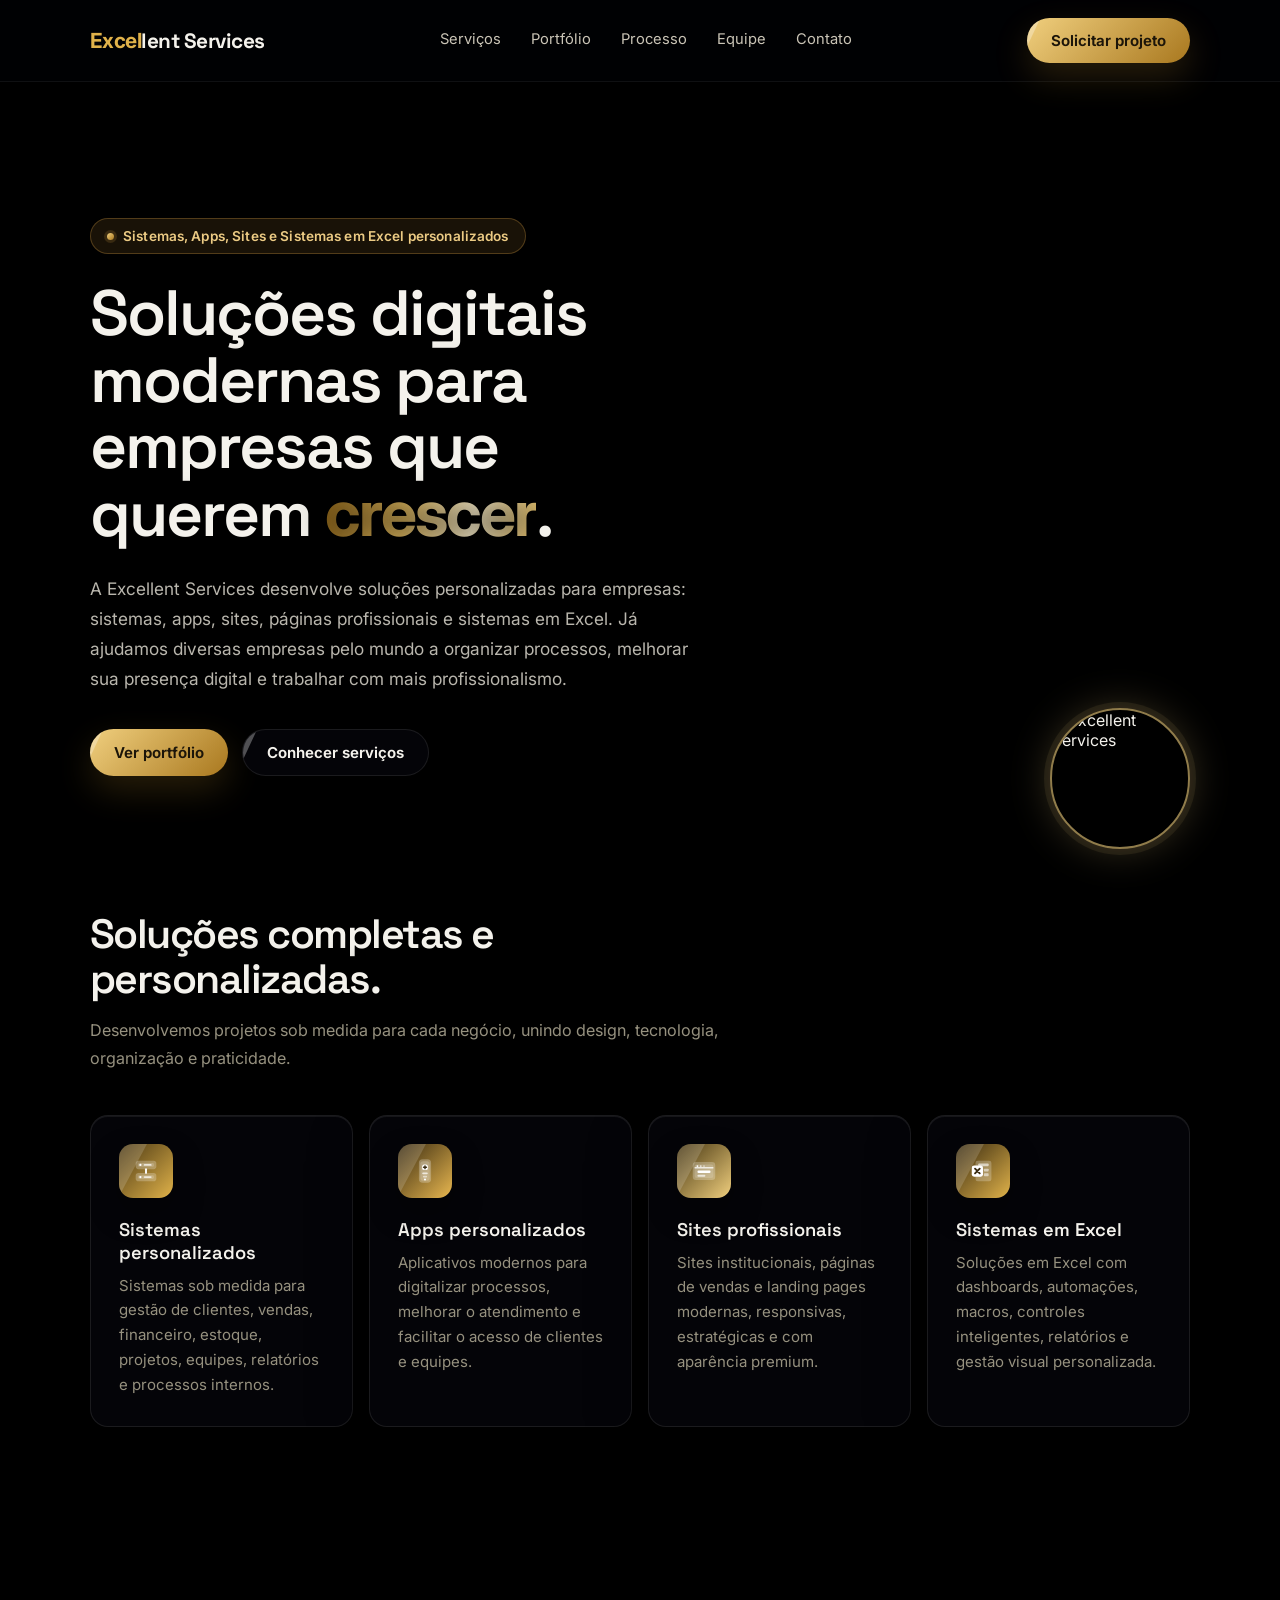
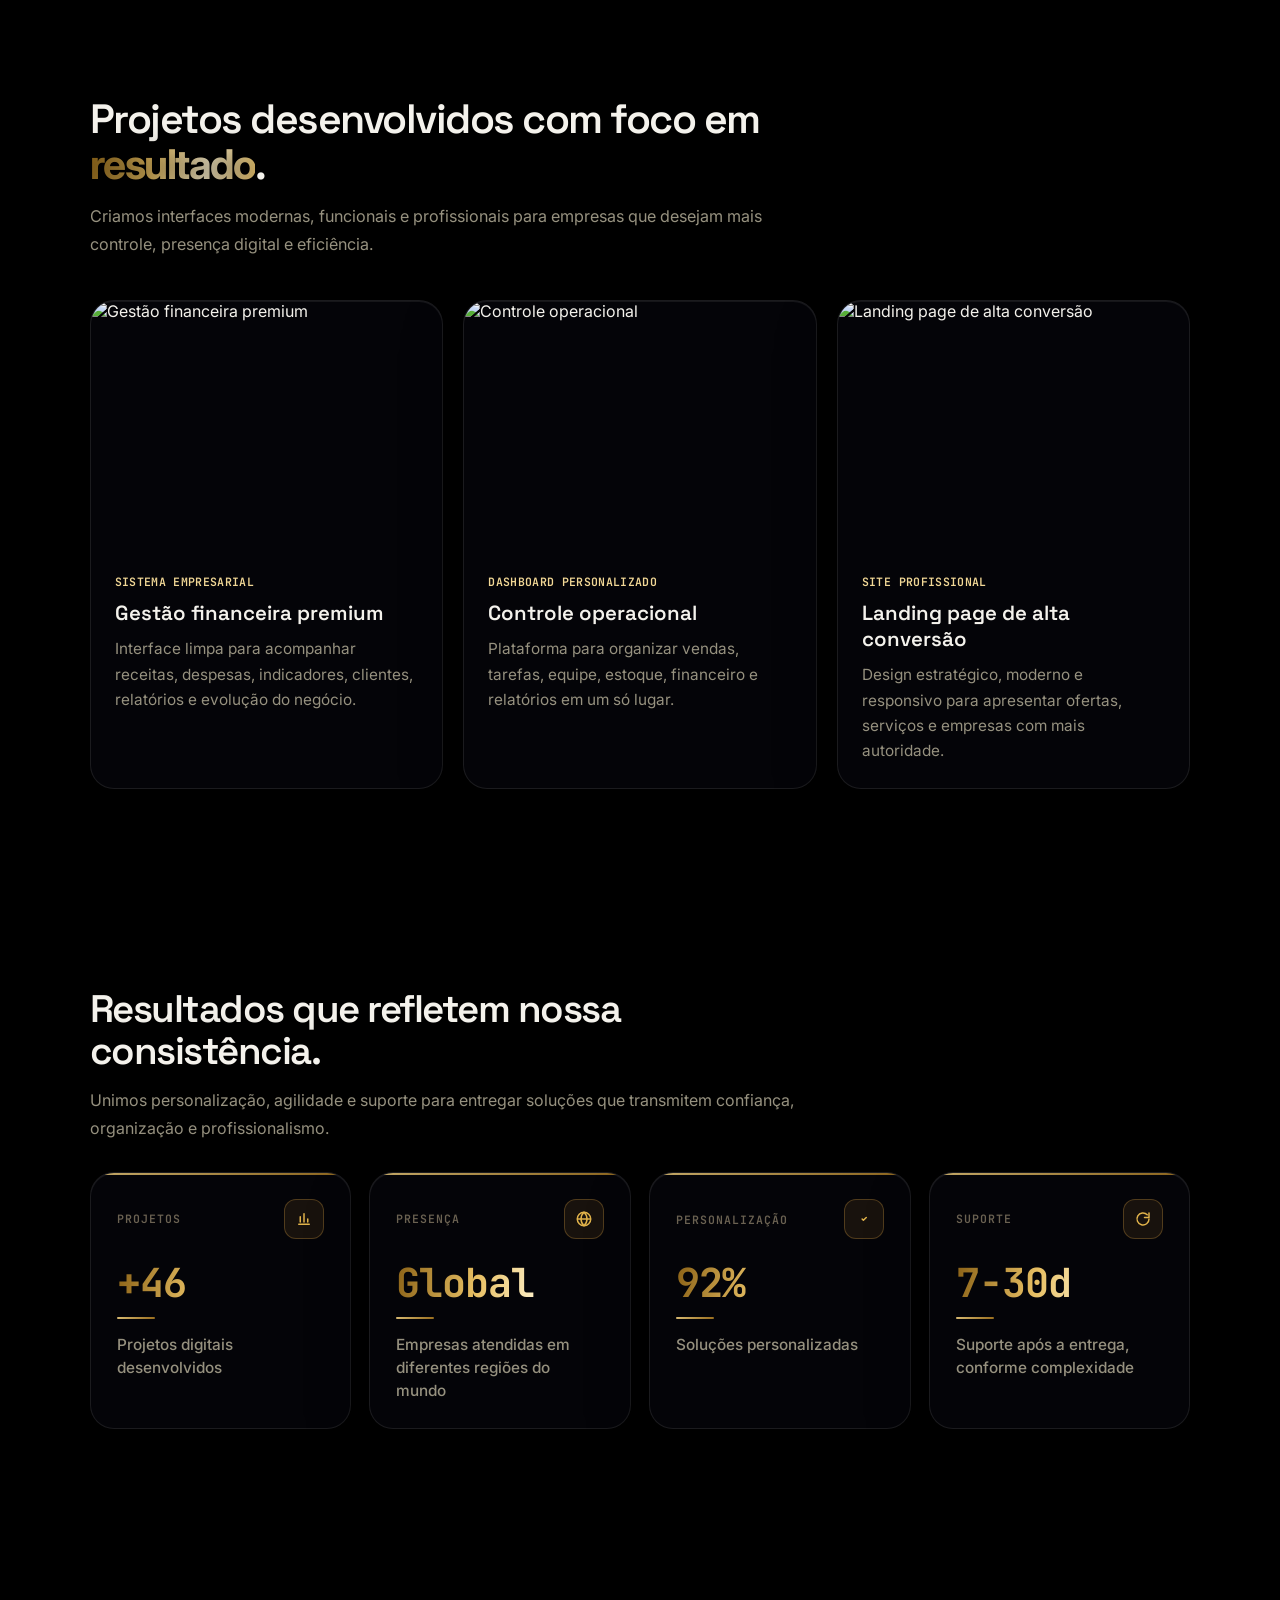
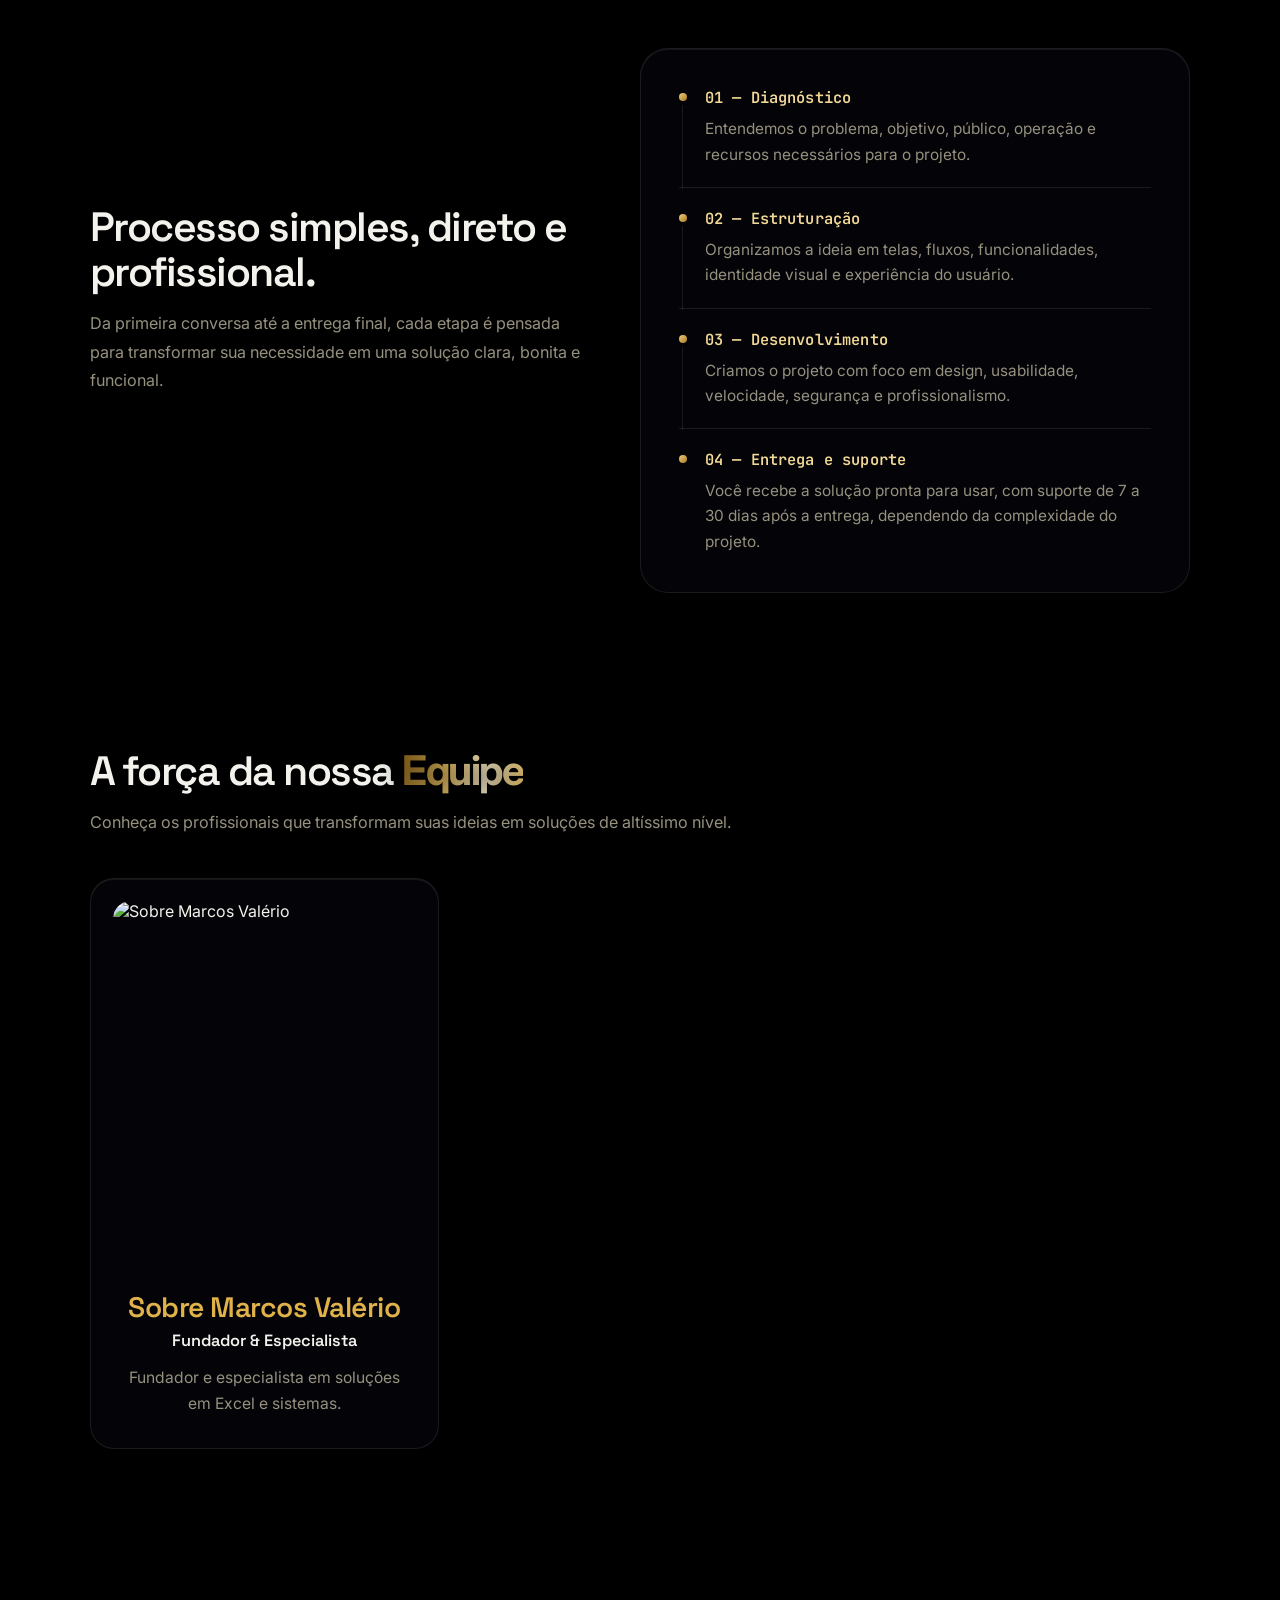
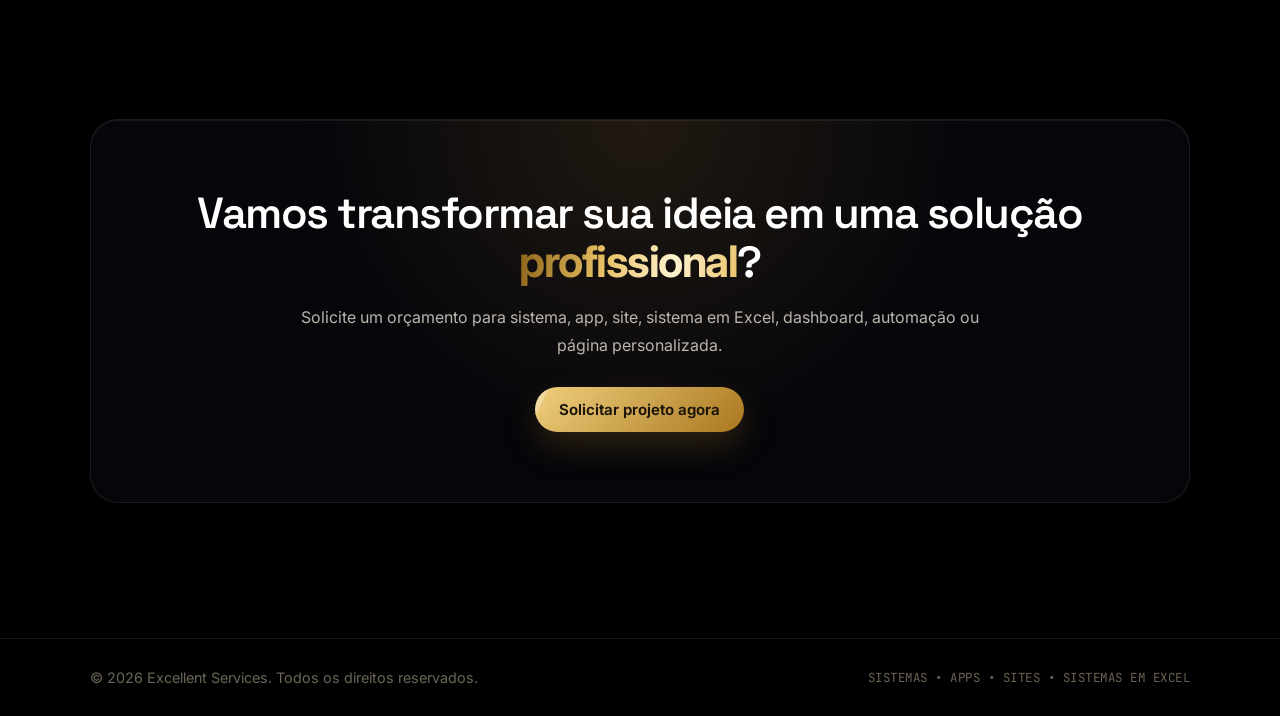
==== commit 043f47fb: "Add files via upload" ====
--- a/index.html
+++ b/index.html
@@ -3,7 +3,7 @@
 <head>
   <meta charset="UTF-8">
   <meta name="viewport" content="width=device-width, initial-scale=1.0">
-  <meta name="theme-color" content="#08070a">
+  <meta name="theme-color" content="#000000">
   <title>Excellent Services | Portfólio</title>
 
   <link rel="preconnect" href="https://fonts.googleapis.com">
@@ -951,6 +951,8 @@
       }
     }
   </style>
+  <link rel="stylesheet" href="/space.css">
+  <script type="importmap">{"imports":{"three":"https://cdn.jsdelivr.net/npm/three@0.160.0/build/three.module.js","three/addons/":"https://cdn.jsdelivr.net/npm/three@0.160.0/examples/jsm/"}}</script>
 </head>
 
 <body>
@@ -1088,6 +1090,8 @@
       <div id="contatosBtnsArea"></div>
     </div>
   </div>
+
+  <script type="module" src="/space.js"></script>
 
   <script type="module">
     import { firebaseConfig } from "/firebase-config.js";
--- a/space.css
+++ b/space.css
@@ -0,0 +1,45 @@
+/* ===== Tema Espacial — sobrepõe o estilo base do index.html ===== */
+:root{
+  --bg-body:#000;
+  --bg-surface:rgba(8,9,16,.52);
+  --bg-surface-strong:rgba(14,15,26,.68);
+  --bg-solid:rgba(7,8,14,.72);
+  --bg-header:rgba(2,3,8,.45);
+}
+body{background:#000}
+body::before,body::after{display:none}
+#space{position:fixed;inset:0;width:100%;height:100%;z-index:-1;display:block;
+  opacity:0;transition:opacity 2.2s ease .3s}
+body:not([data-space="loading"]) #space{opacity:1}
+
+/* vidro: tudo que é conteúdo flutua sobre o espaço */
+.service-card,.project,.stat,.process-box,.equipe-card,.cta,.popup{
+  backdrop-filter:blur(18px) saturate(1.3);-webkit-backdrop-filter:blur(18px) saturate(1.3);
+  box-shadow:0 20px 60px rgba(0,0,0,.45),inset 0 1px 0 rgba(255,255,255,.07)}
+.section-title h2,.stats-head h2,h1{text-shadow:0 2px 30px rgba(0,0,0,.85)}
+.section-title p,.stats-head p,.hero p{text-shadow:0 1px 14px rgba(0,0,0,.95)}
+header{border-bottom-color:rgba(255,255,255,.06)}
+.loading-screen{background:#000}
+.loading-screen::before{background:radial-gradient(520px circle at 50% 40%,rgba(120,150,255,.12),transparent 65%)}
+
+/* mais respiro entre seções: é nesse vazio que o planeta aparece */
+section{padding:15vh 0}
+.hero{min-height:calc(100vh - 70px);grid-template-columns:minmax(0,640px);align-content:center;padding:0}
+.hero::before{display:none}
+.hero-card-wrap::before{display:none}
+
+/* a imagem do hero vira o "patch da missão" */
+.hero .hero-card-wrap{position:absolute;right:0;bottom:7vh;width:clamp(96px,11vw,150px)}
+.hero-card{-webkit-mask-image:none;mask-image:none;border-radius:50%;
+  border:2px solid rgba(240,207,126,.6);
+  box-shadow:0 0 0 6px rgba(240,207,126,.08),0 0 40px rgba(240,207,126,.25);animation:patch 9s ease-in-out infinite}
+@keyframes patch{50%{transform:translateY(-10px) rotate(3deg)}}
+
+/* HUD de navegação */
+.hud{position:fixed;right:22px;top:50%;transform:translateY(-50%);z-index:40;display:flex;flex-direction:row-reverse;
+  align-items:center;gap:14px;pointer-events:none;font-family:var(--font-mono);font-size:.72rem;color:var(--accent-mono)}
+.hud-name{writing-mode:vertical-rl;letter-spacing:.14em;text-shadow:0 0 12px rgba(0,0,0,.9);opacity:.85;transition:opacity .4s}
+.hud-track{width:2px;height:min(36vh,300px);background:rgba(255,255,255,.14);border-radius:2px;overflow:hidden}
+.hud-track i{display:block;width:100%;height:100%;background:var(--accent-grad);transform-origin:top;transform:scaleY(0);
+  box-shadow:0 0 10px var(--accent-1)}
+@media(max-width:980px){.hud{right:8px}.hud-name{display:none}.hero-card-wrap{display:none}}
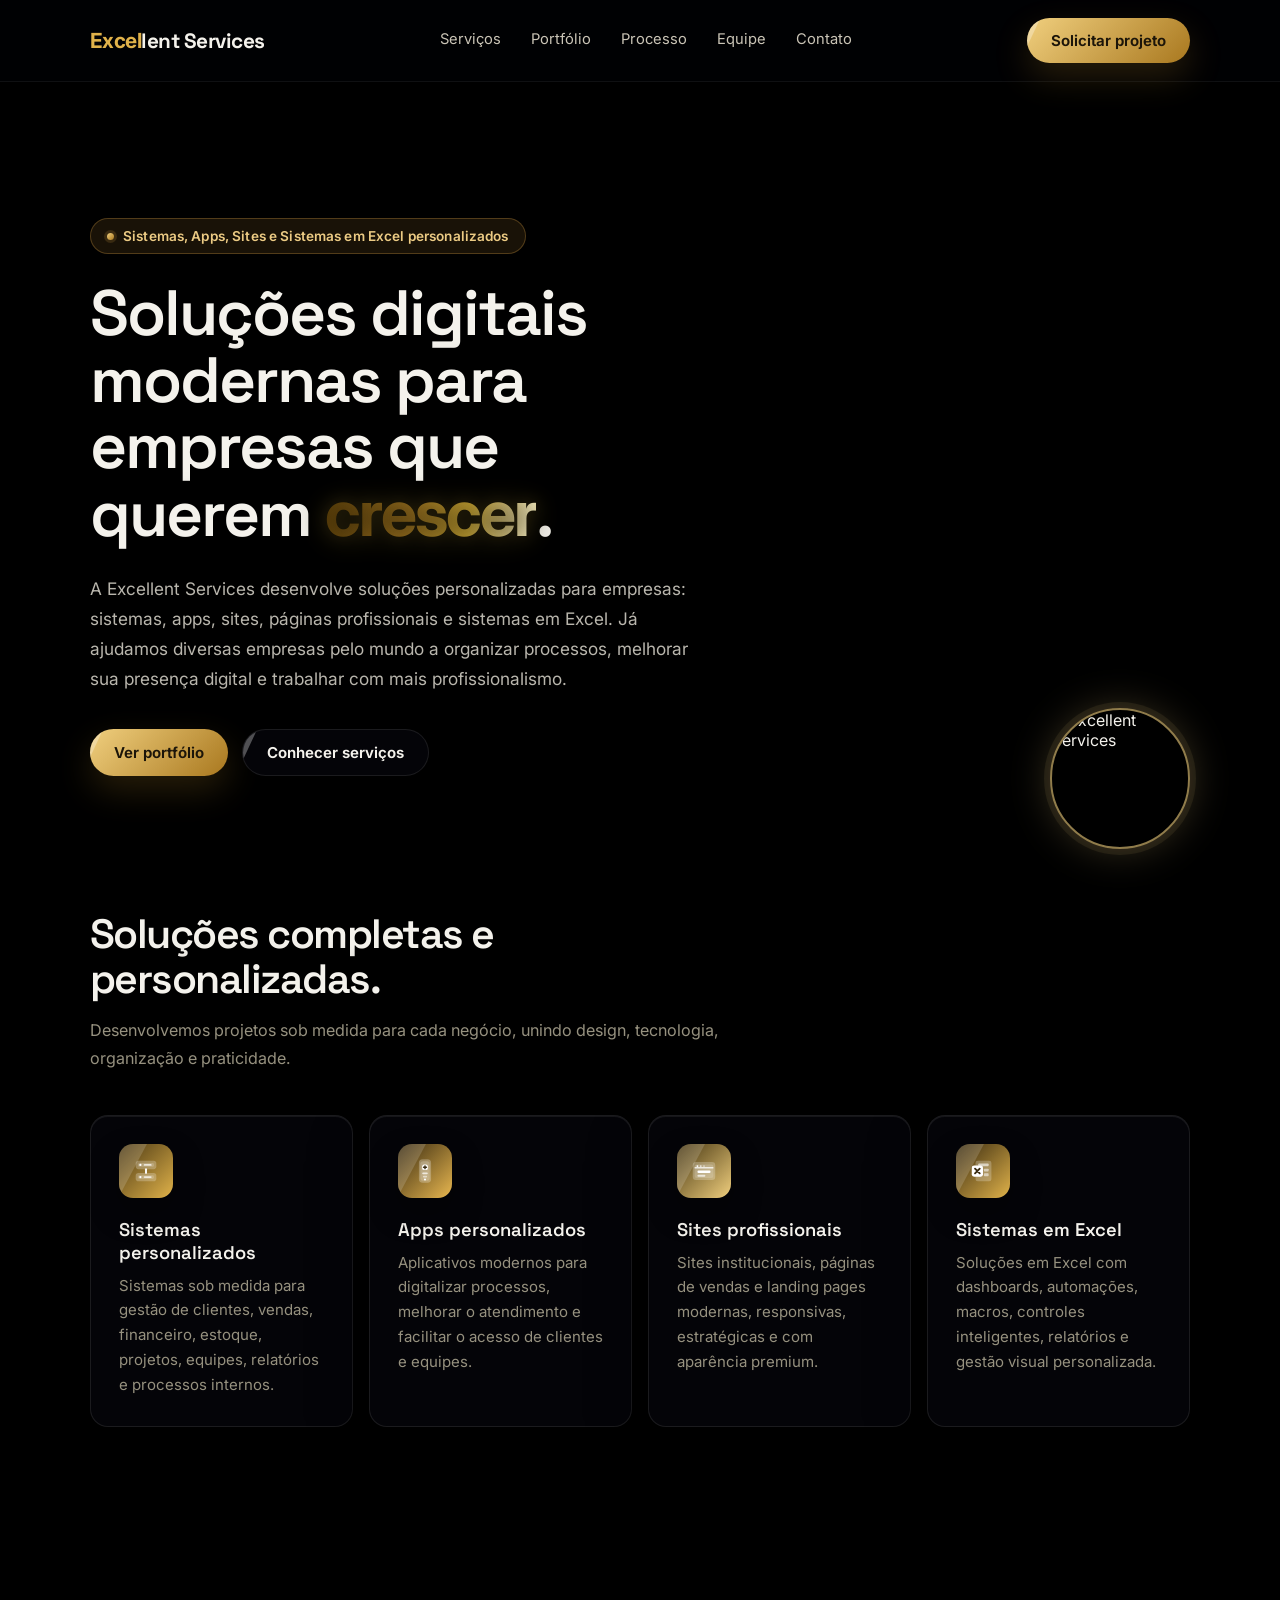
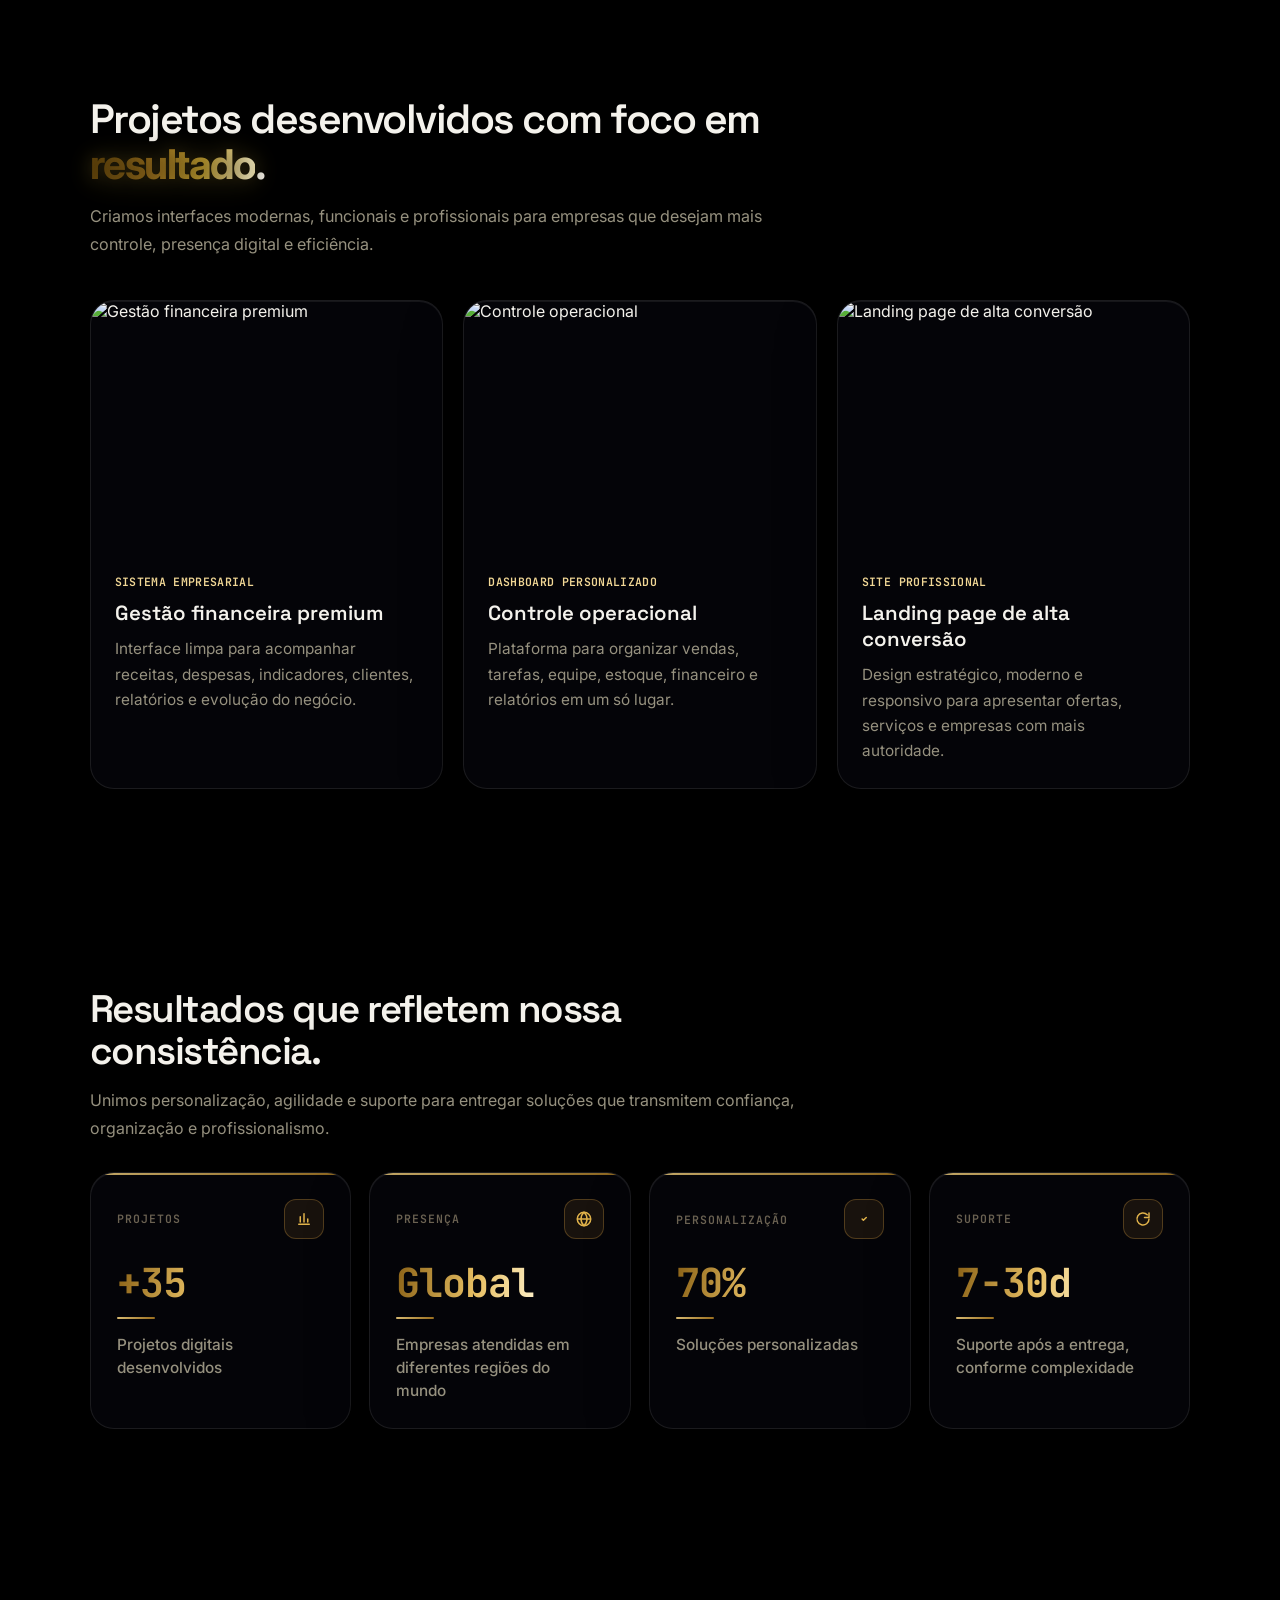
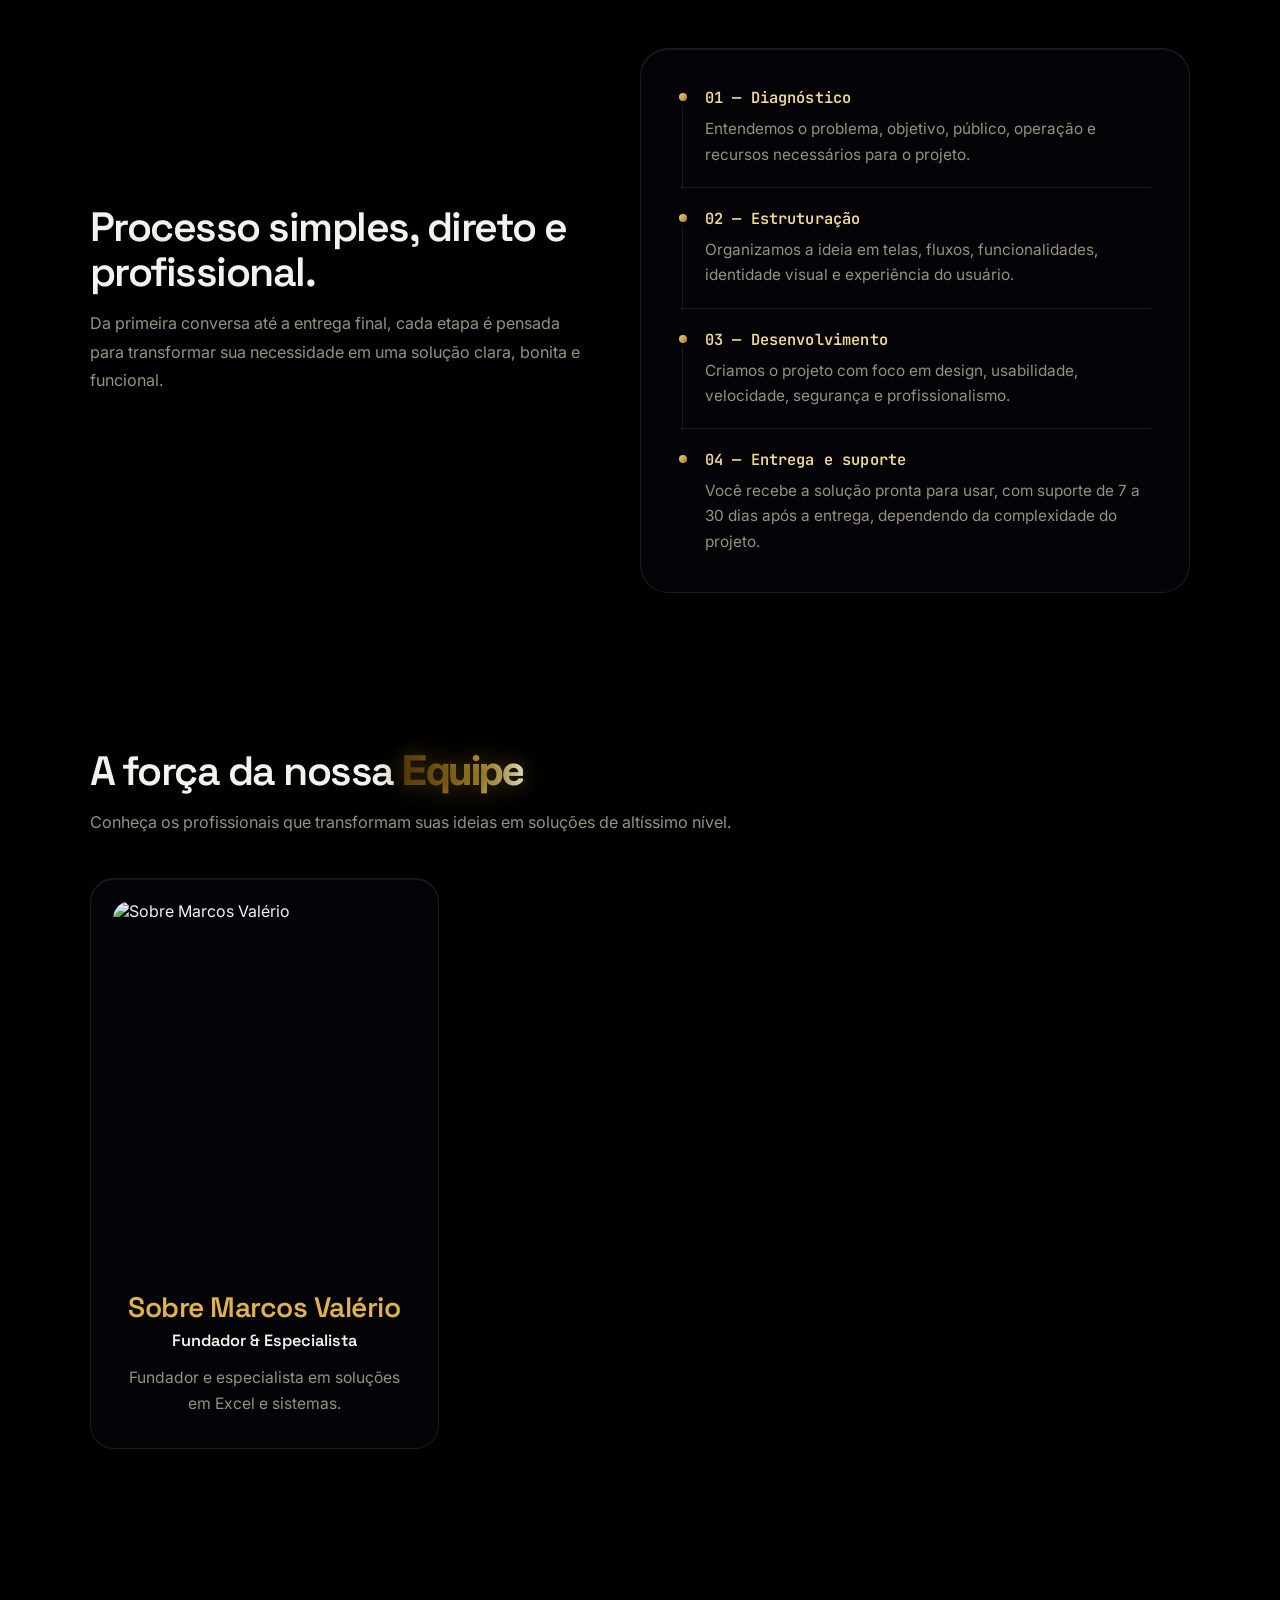
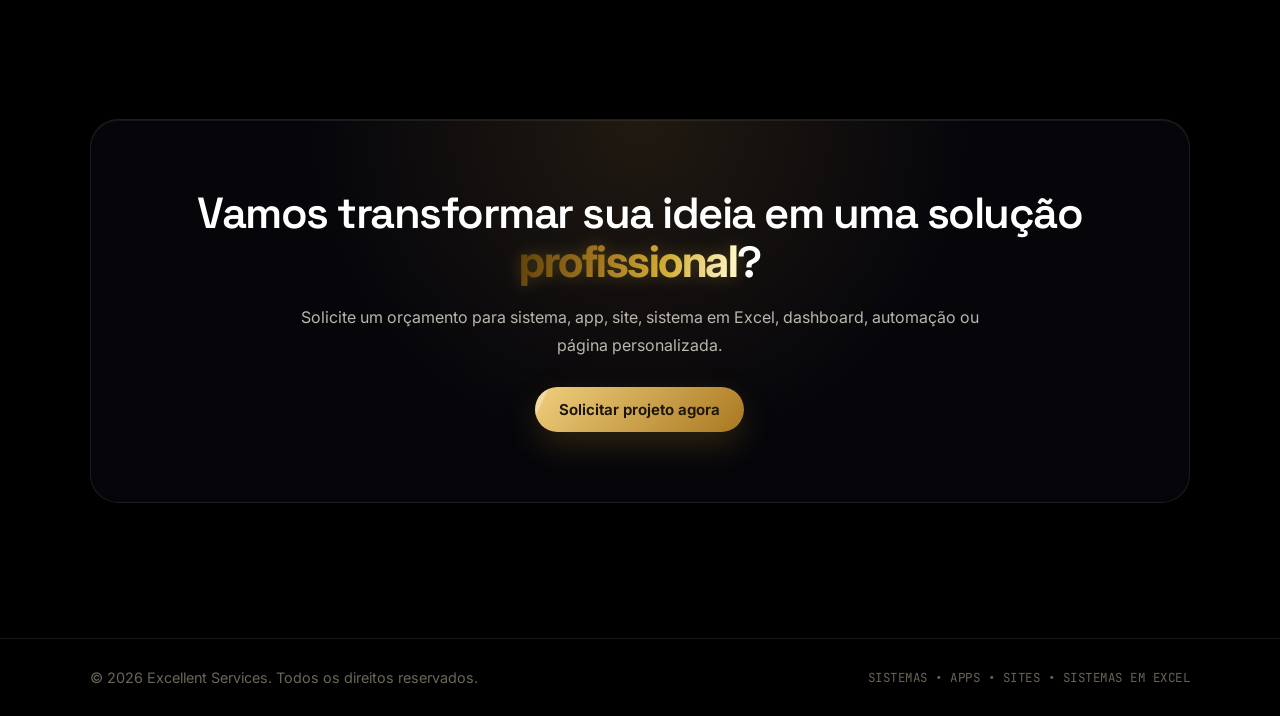
==== commit 49038429: "Add files via upload" ====
--- a/index.html
+++ b/index.html
@@ -118,16 +118,20 @@
     h1,h2,h3,.logo,.loading-mark{font-family:var(--font-display)}
     .mono{font-family:var(--font-mono)}
 
-    /* DESTAQUE DE TEXTO (gradiente) */
+    /* DESTAQUE DE TEXTO: ouro metálico com brilho passando (sweep) */
     .highlight {
-      background:var(--gold-shine);
-      background-size:200% auto;
+      background:linear-gradient(100deg, #5e4109 0%, #a87b22 16%, #d4af37 27%, #fff4c2 38%, #e9c75a 46%, #b8862b 58%, #7a5512 70%, #d4af37 82%, #5e4109 100%);
+      background-size:260% auto;
       -webkit-background-clip:text;
       background-clip:text;
-      color:var(--accent-text);
+      color:#d4af37;
       -webkit-text-fill-color:transparent;
       font-weight:700;
-    }
+      filter:drop-shadow(0 0 8px rgba(212,175,55,.28));
+      animation:goldSweep 3.8s linear infinite;
+    }
+    @keyframes goldSweep{from{background-position:100% 0}to{background-position:-100% 0}}
+    @media (prefers-reduced-motion: reduce){.highlight{animation:none}}
 
     /* ===== LOADING SCREEN ===== */
     .loading-screen{
--- a/space.css
+++ b/space.css
@@ -38,8 +38,17 @@
 /* HUD de navegação */
 .hud{position:fixed;right:22px;top:50%;transform:translateY(-50%);z-index:40;display:flex;flex-direction:row-reverse;
   align-items:center;gap:14px;pointer-events:none;font-family:var(--font-mono);font-size:.72rem;color:var(--accent-mono)}
-.hud-name{writing-mode:vertical-rl;letter-spacing:.14em;text-shadow:0 0 12px rgba(0,0,0,.9);opacity:.85;transition:opacity .4s}
 .hud-track{width:2px;height:min(36vh,300px);background:rgba(255,255,255,.14);border-radius:2px;overflow:hidden}
 .hud-track i{display:block;width:100%;height:100%;background:var(--accent-grad);transform-origin:top;transform:scaleY(0);
   box-shadow:0 0 10px var(--accent-1)}
-@media(max-width:980px){.hud{right:8px}.hud-name{display:none}.hero-card-wrap{display:none}}
+@media(max-width:980px){.hud{right:8px}.hero-card-wrap{display:none}}
+
+/* ===== Superfície: legibilidade, dica ===== */
+.surface-shade{position:fixed;inset:0;z-index:-1;pointer-events:none;opacity:1;
+  background:linear-gradient(90deg,rgba(0,0,0,.5) 0%,rgba(0,0,0,.26) 38%,rgba(0,0,0,0) 70%),
+             linear-gradient(0deg,rgba(0,0,0,.35),rgba(0,0,0,0) 30%)}
+.surface-hint{position:fixed;left:50%;bottom:22px;transform:translateX(-50%);z-index:41;pointer-events:none;text-align:center;
+  font-family:var(--font-mono);font-size:.74rem;color:var(--accent-mono);letter-spacing:.02em;text-shadow:0 1px 12px #000;
+  transition:opacity .8s ease;display:flex;flex-direction:column;gap:4px;max-width:90vw}
+.surface-hint b{color:#fff;font-weight:600}.surface-hint span{opacity:.7}
+@media(max-width:760px){.surface-shade{background:linear-gradient(180deg,rgba(0,0,0,.45),rgba(0,0,0,.2) 50%,rgba(0,0,0,.5))}}
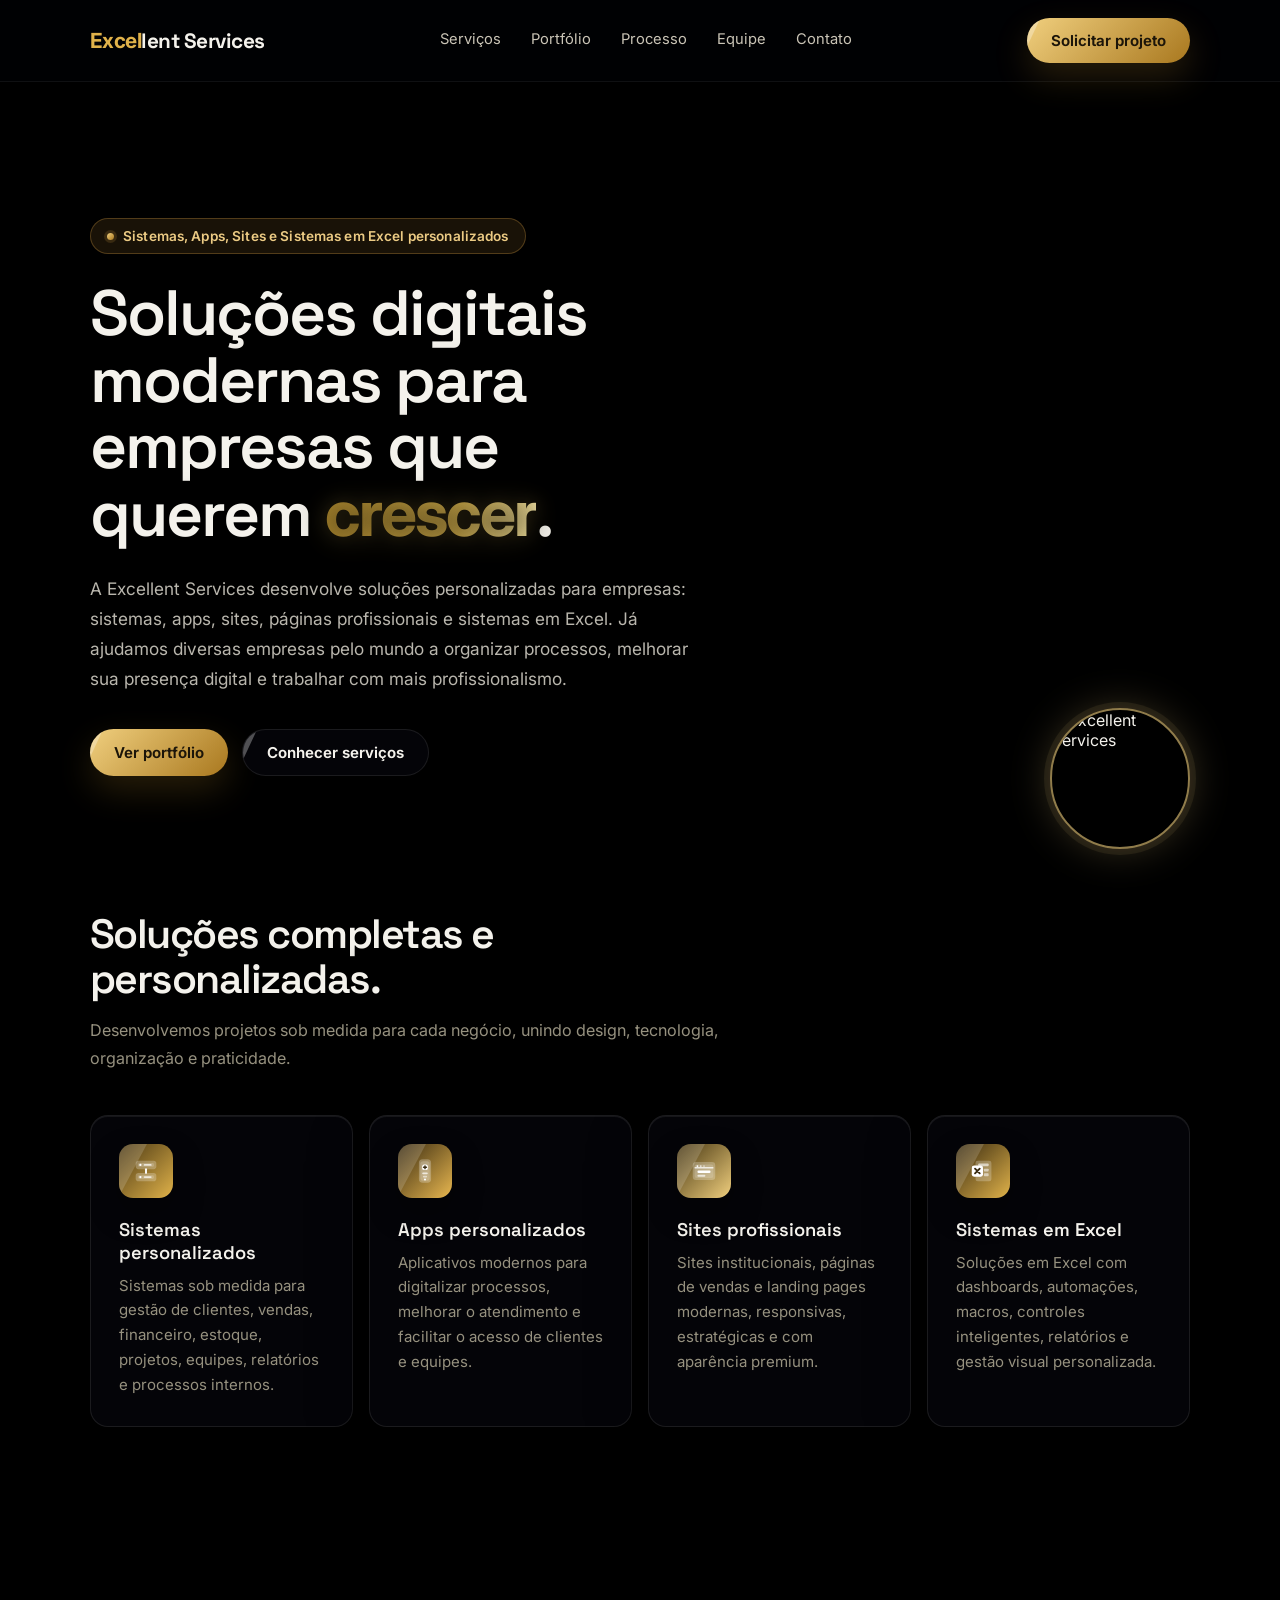
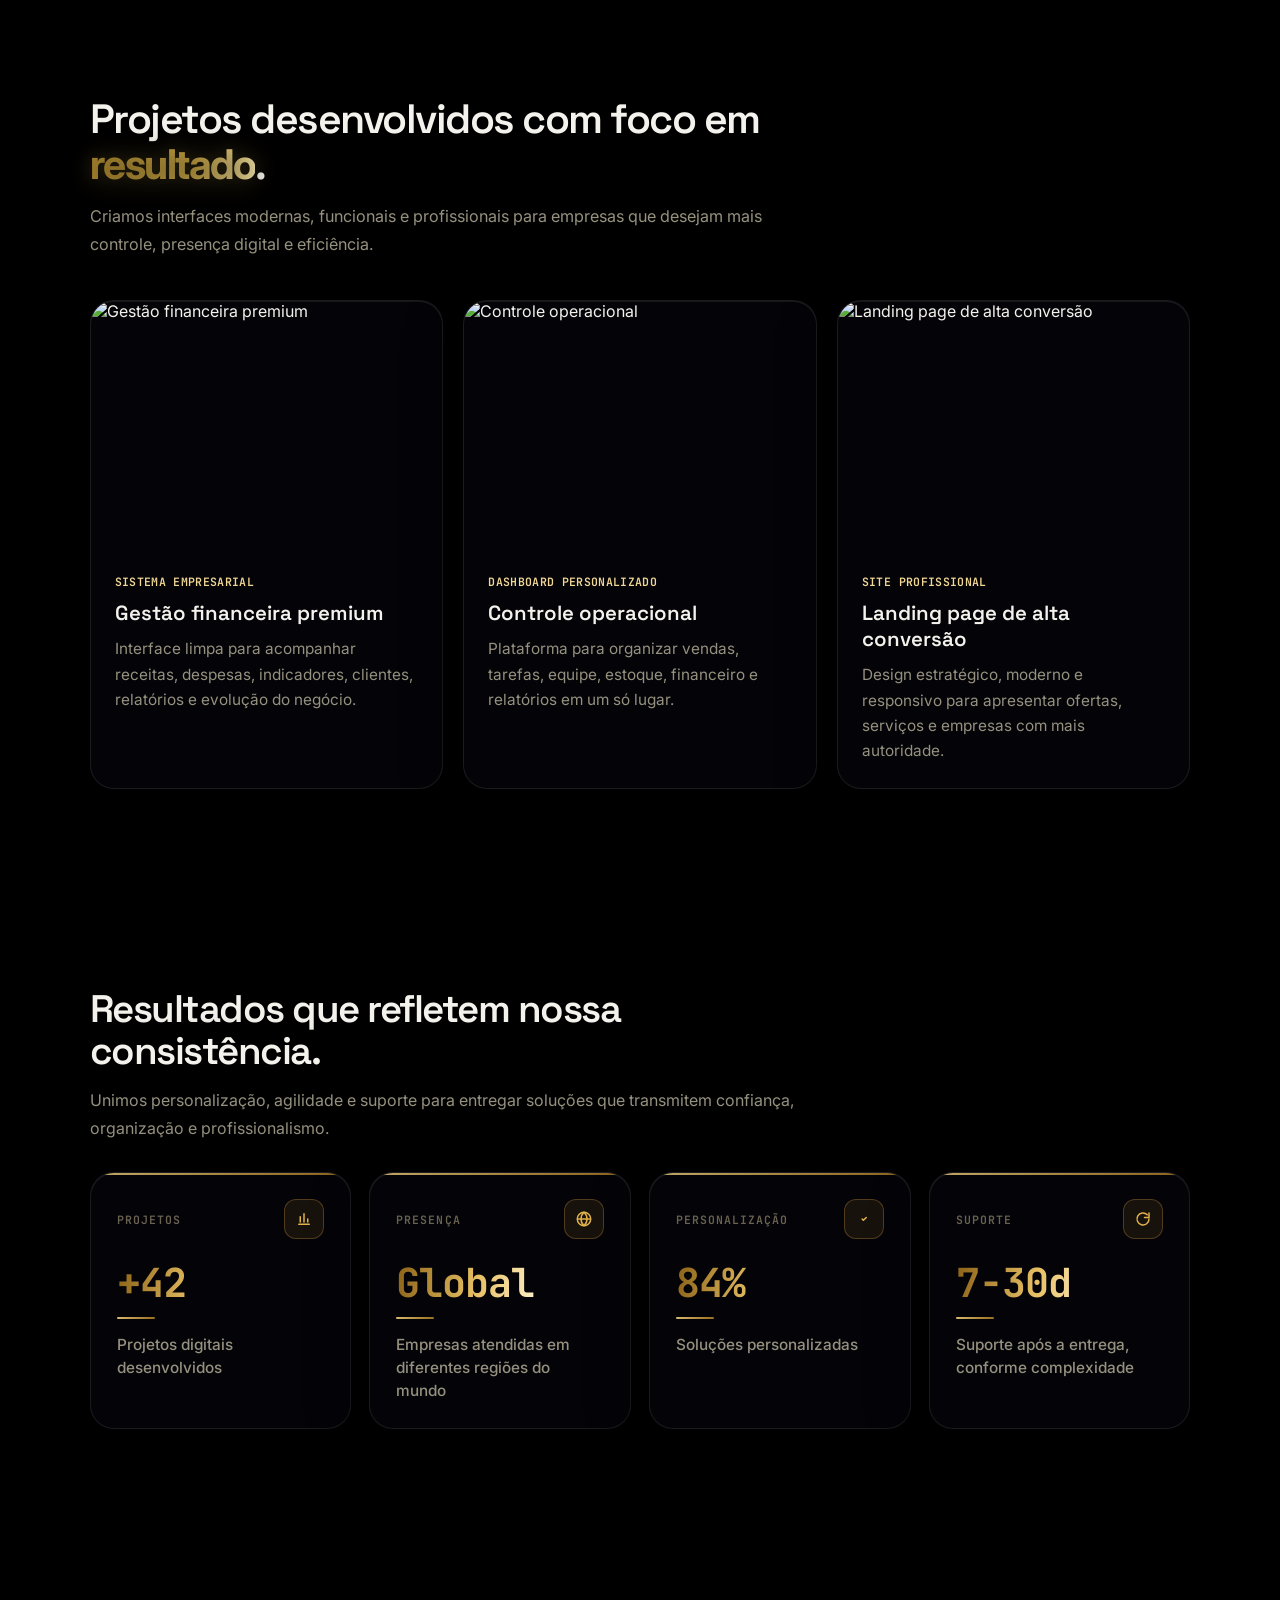
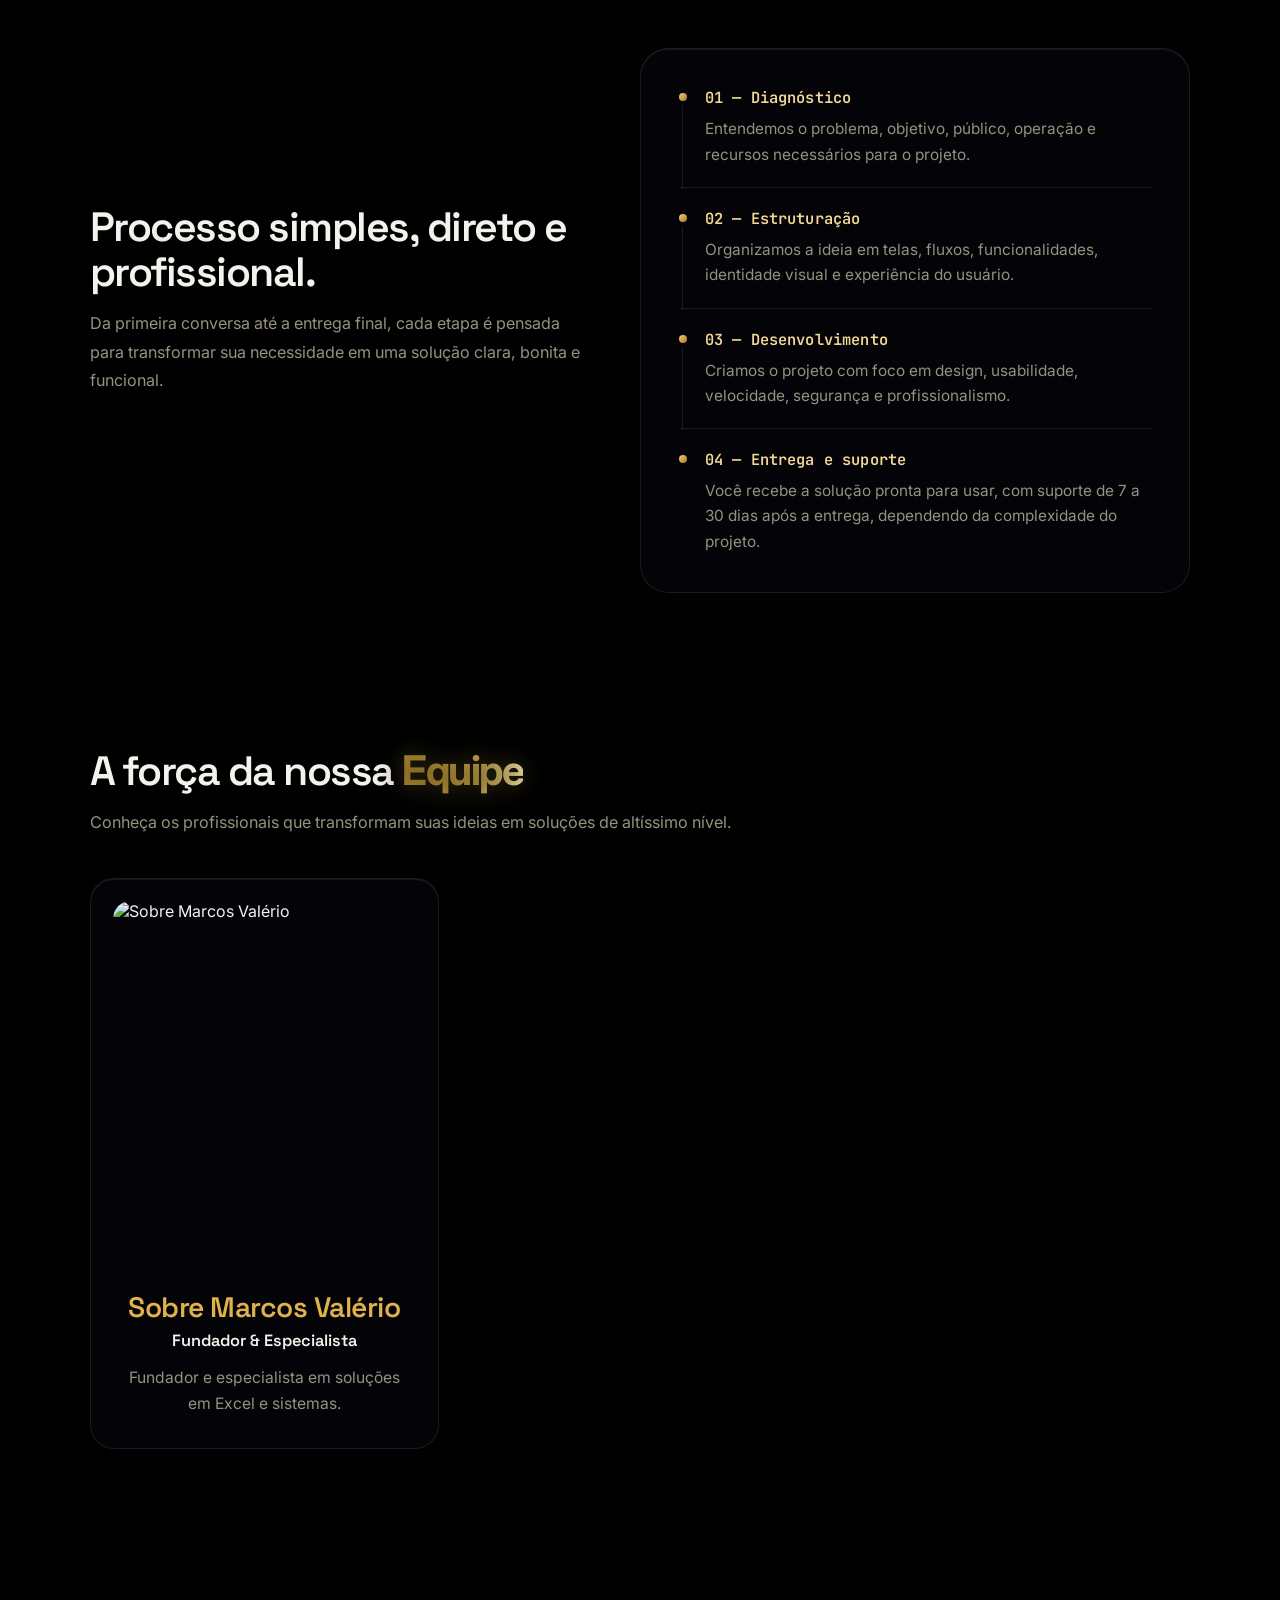
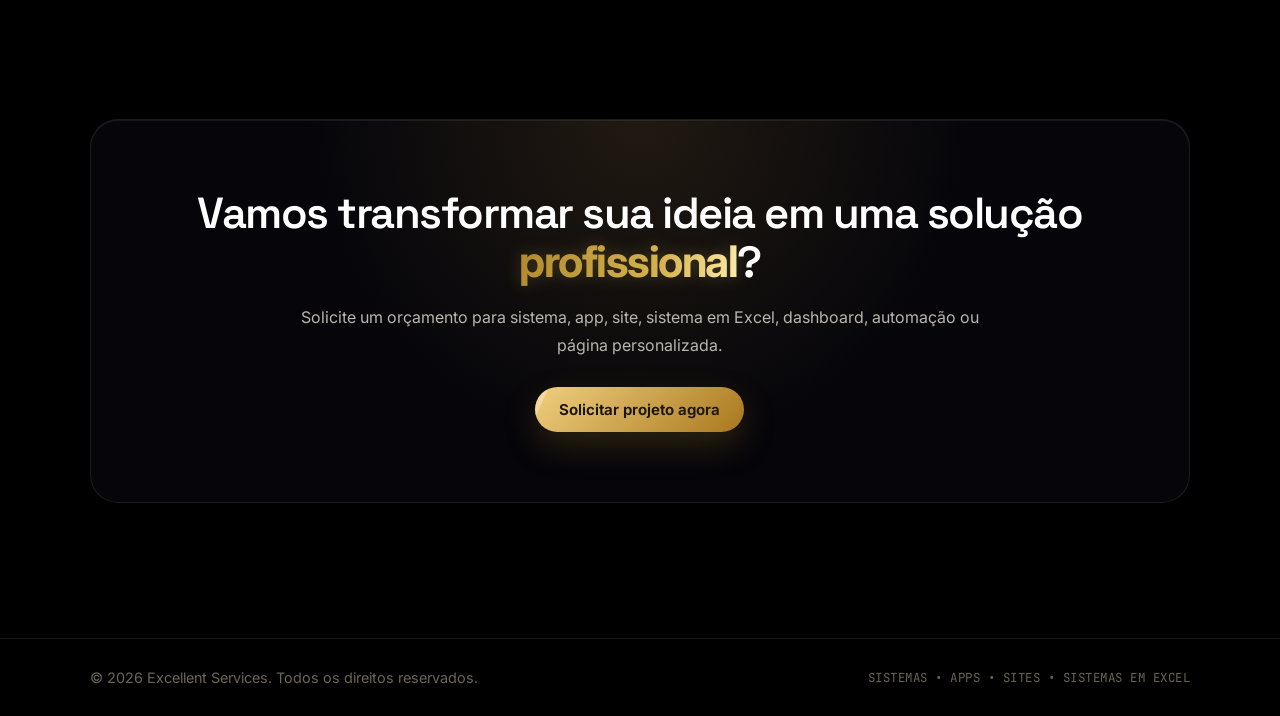
==== commit 5cbbdd9b: "Add files via upload" ====
--- a/index.html
+++ b/index.html
@@ -118,19 +118,19 @@
     h1,h2,h3,.logo,.loading-mark{font-family:var(--font-display)}
     .mono{font-family:var(--font-mono)}
 
-    /* DESTAQUE DE TEXTO: ouro metálico com brilho passando (sweep) */
+    /* DESTAQUE DE TEXTO: ouro metálico com um reflexo claro que atravessa as letras */
     .highlight {
-      background:linear-gradient(100deg, #5e4109 0%, #a87b22 16%, #d4af37 27%, #fff4c2 38%, #e9c75a 46%, #b8862b 58%, #7a5512 70%, #d4af37 82%, #5e4109 100%);
-      background-size:260% auto;
+      background:linear-gradient(100deg, #b08a2e 0%, #d6b24e 30%, #f6e39a 44%, #fff8d6 50%, #f6e39a 56%, #d6b24e 70%, #b08a2e 100%);
+      background-size:220% auto;
       -webkit-background-clip:text;
       background-clip:text;
-      color:#d4af37;
+      color:#d6b24e;
       -webkit-text-fill-color:transparent;
       font-weight:700;
-      filter:drop-shadow(0 0 8px rgba(212,175,55,.28));
-      animation:goldSweep 3.8s linear infinite;
-    }
-    @keyframes goldSweep{from{background-position:100% 0}to{background-position:-100% 0}}
+      filter:drop-shadow(0 0 8px rgba(214,178,78,.25));
+      animation:goldSweep 4.5s ease-in-out infinite;
+    }
+    @keyframes goldSweep{from{background-position:100% 0}to{background-position:0% 0}}
     @media (prefers-reduced-motion: reduce){.highlight{animation:none}}
 
     /* ===== LOADING SCREEN ===== */
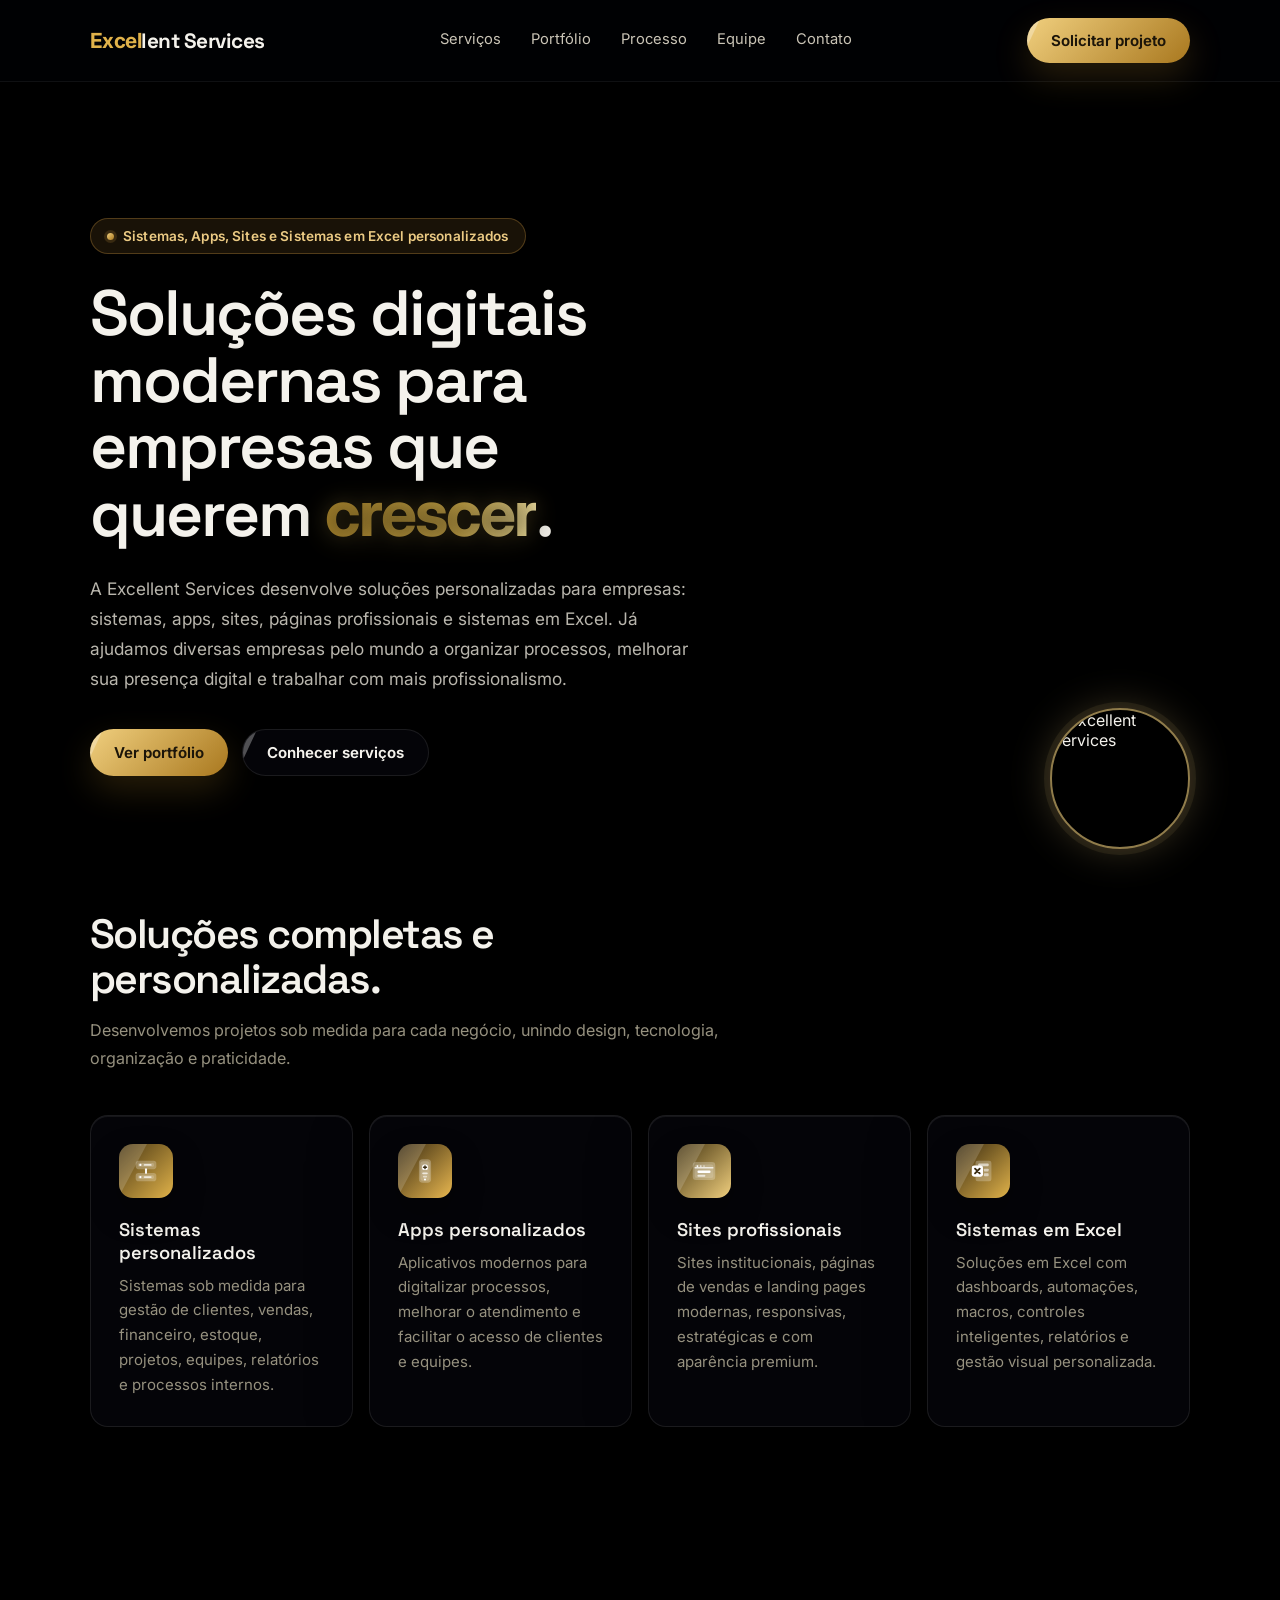
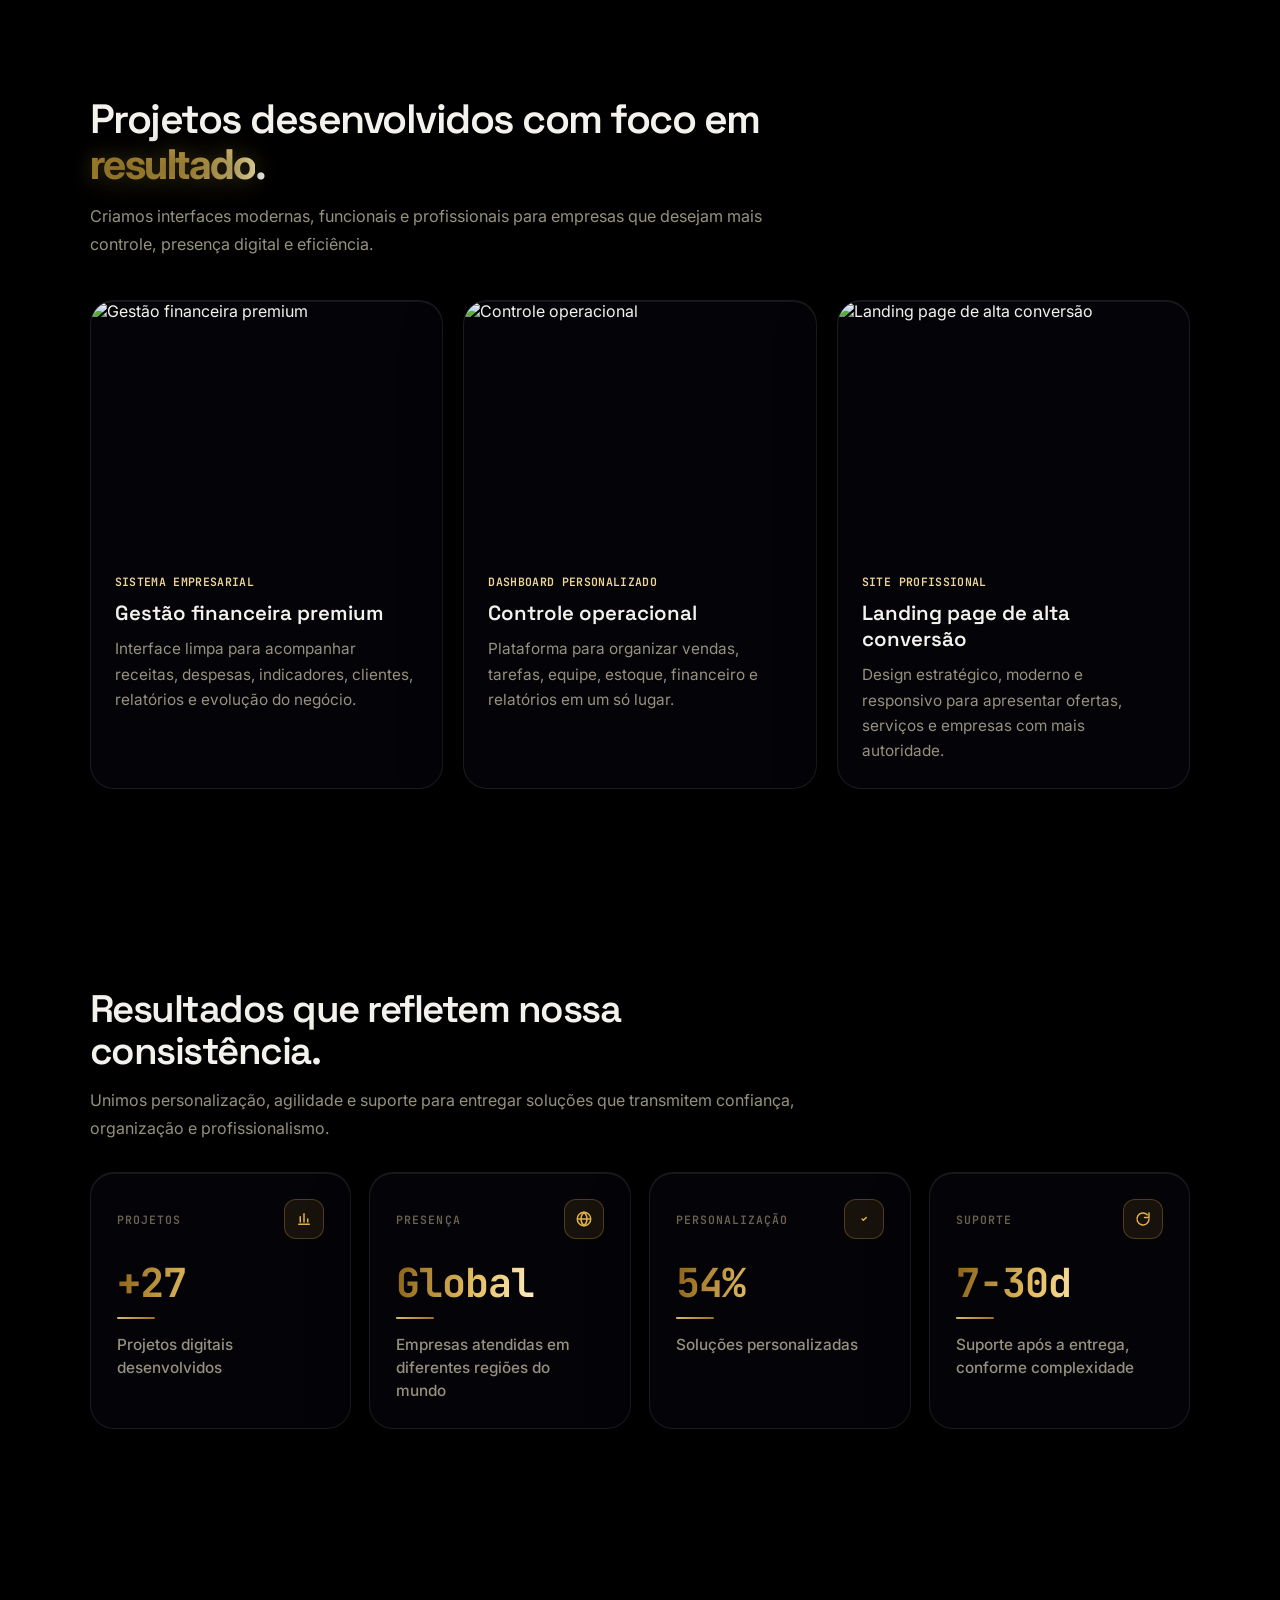
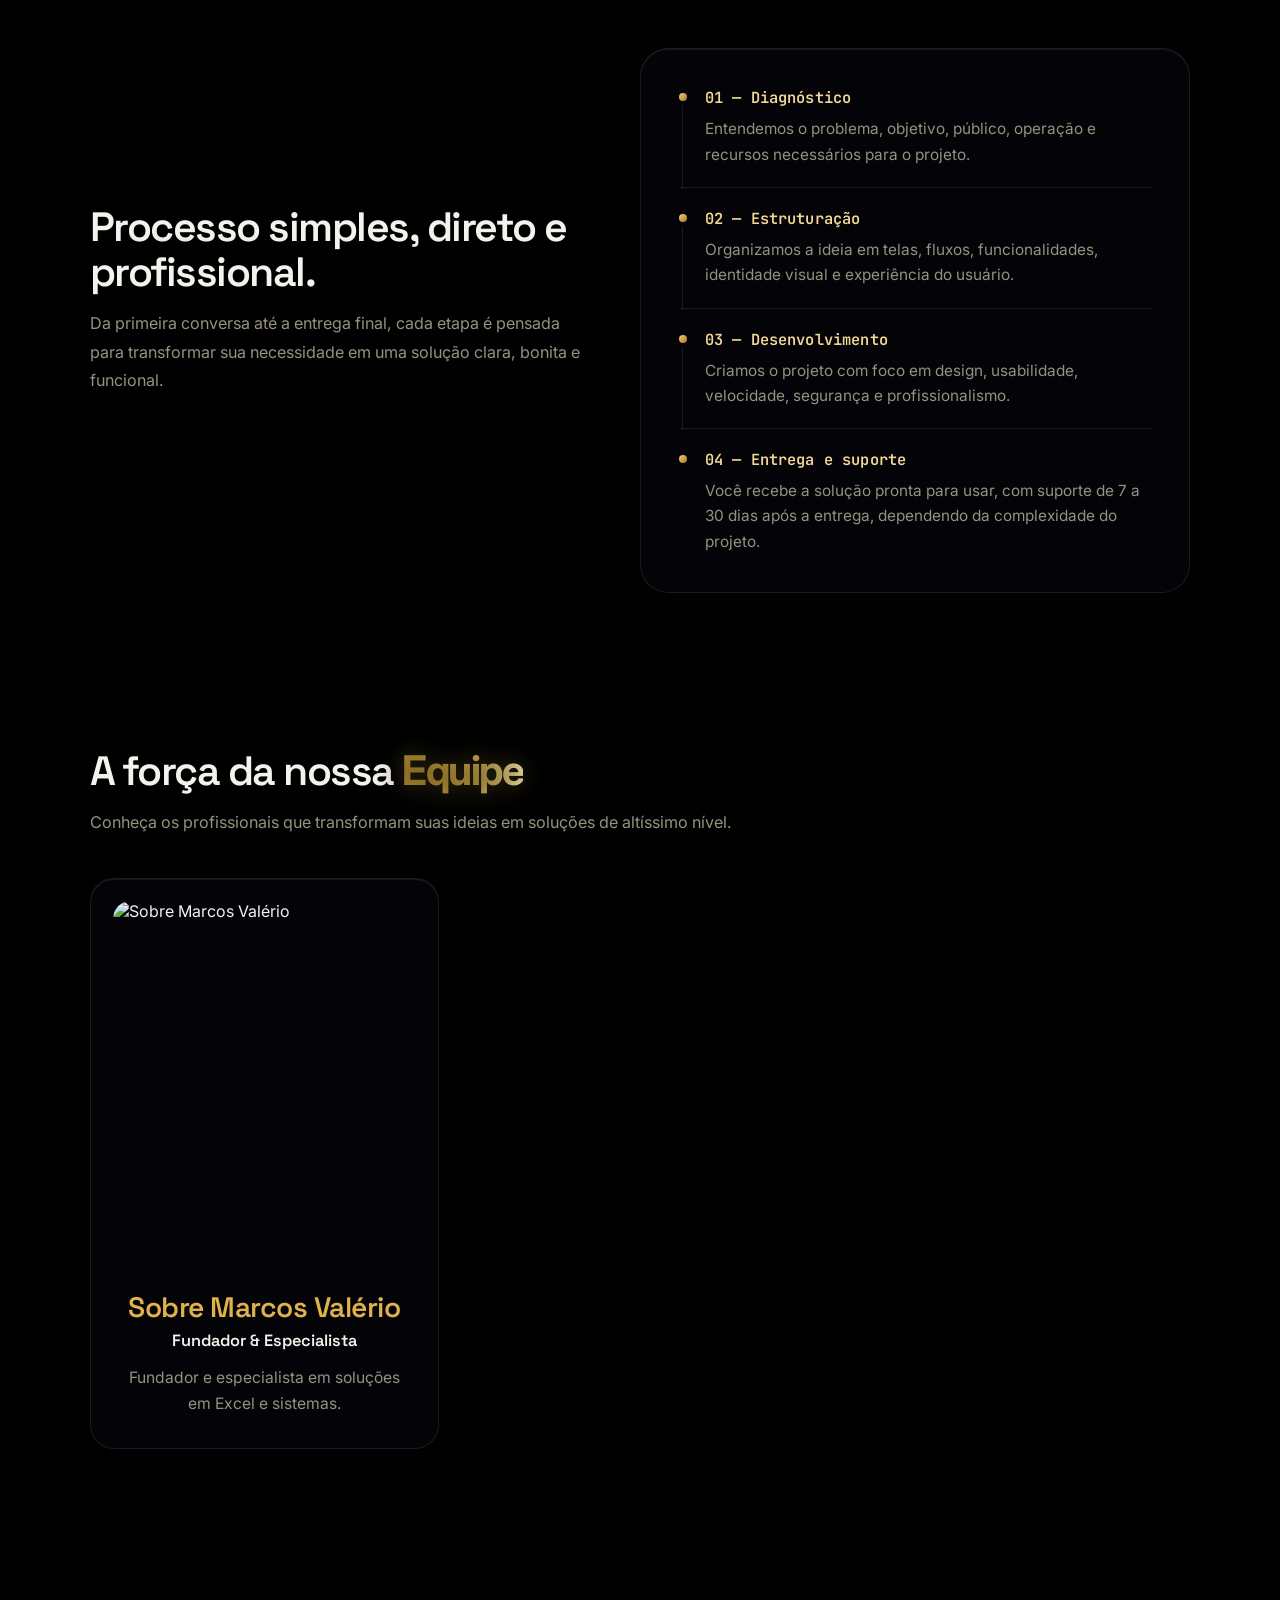
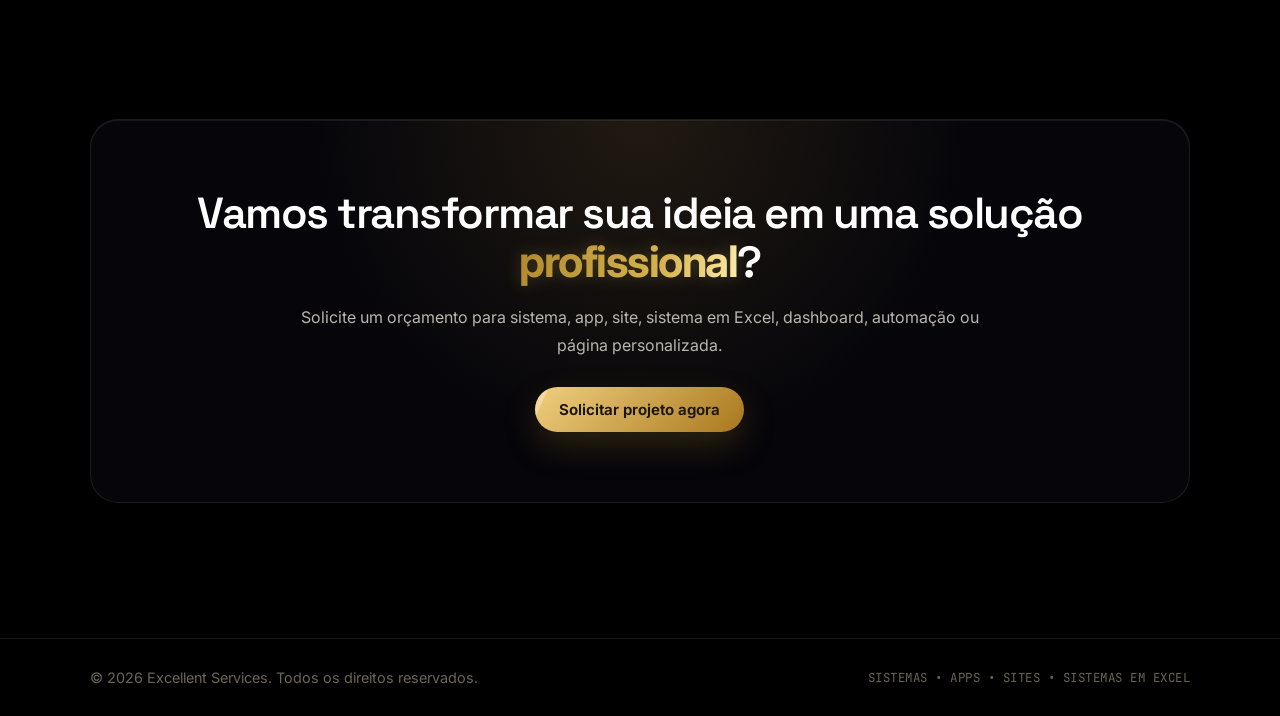
==== commit 0ed614a1: "Add files via upload" ====
--- a/index.html
+++ b/index.html
@@ -953,6 +953,18 @@
         transition-duration:.001ms !important;
         scroll-behavior:auto !important;
       }
+    }
+    /* ===== HOVER DOS CARDS: borda dourada, brilho e reflexo que atravessa o card ===== */
+    .service-card,.project,.stat,.equipe-card{position:relative;overflow:hidden;isolation:isolate}
+    .service-card::after,.project::after,.stat::after,.equipe-card::after{
+      content:"";position:absolute;inset:0;pointer-events:none;z-index:2;
+      background:linear-gradient(115deg, transparent 38%, rgba(255,240,190,.20) 50%, transparent 62%);
+      transform:translateX(-120%);transition:transform .9s cubic-bezier(.2,.7,.2,1);
+    }
+    .service-card:hover::after,.project:hover::after,.stat:hover::after,.equipe-card:hover::after{transform:translateX(120%)}
+    .service-card:hover,.project:hover,.stat:hover,.equipe-card:hover{
+      border-color:rgba(214,178,78,.75);
+      box-shadow:0 0 0 1px rgba(214,178,78,.22), 0 18px 48px rgba(214,178,78,.16), inset 0 1px 0 rgba(255,240,190,.12);
     }
   </style>
   <link rel="stylesheet" href="/space.css">
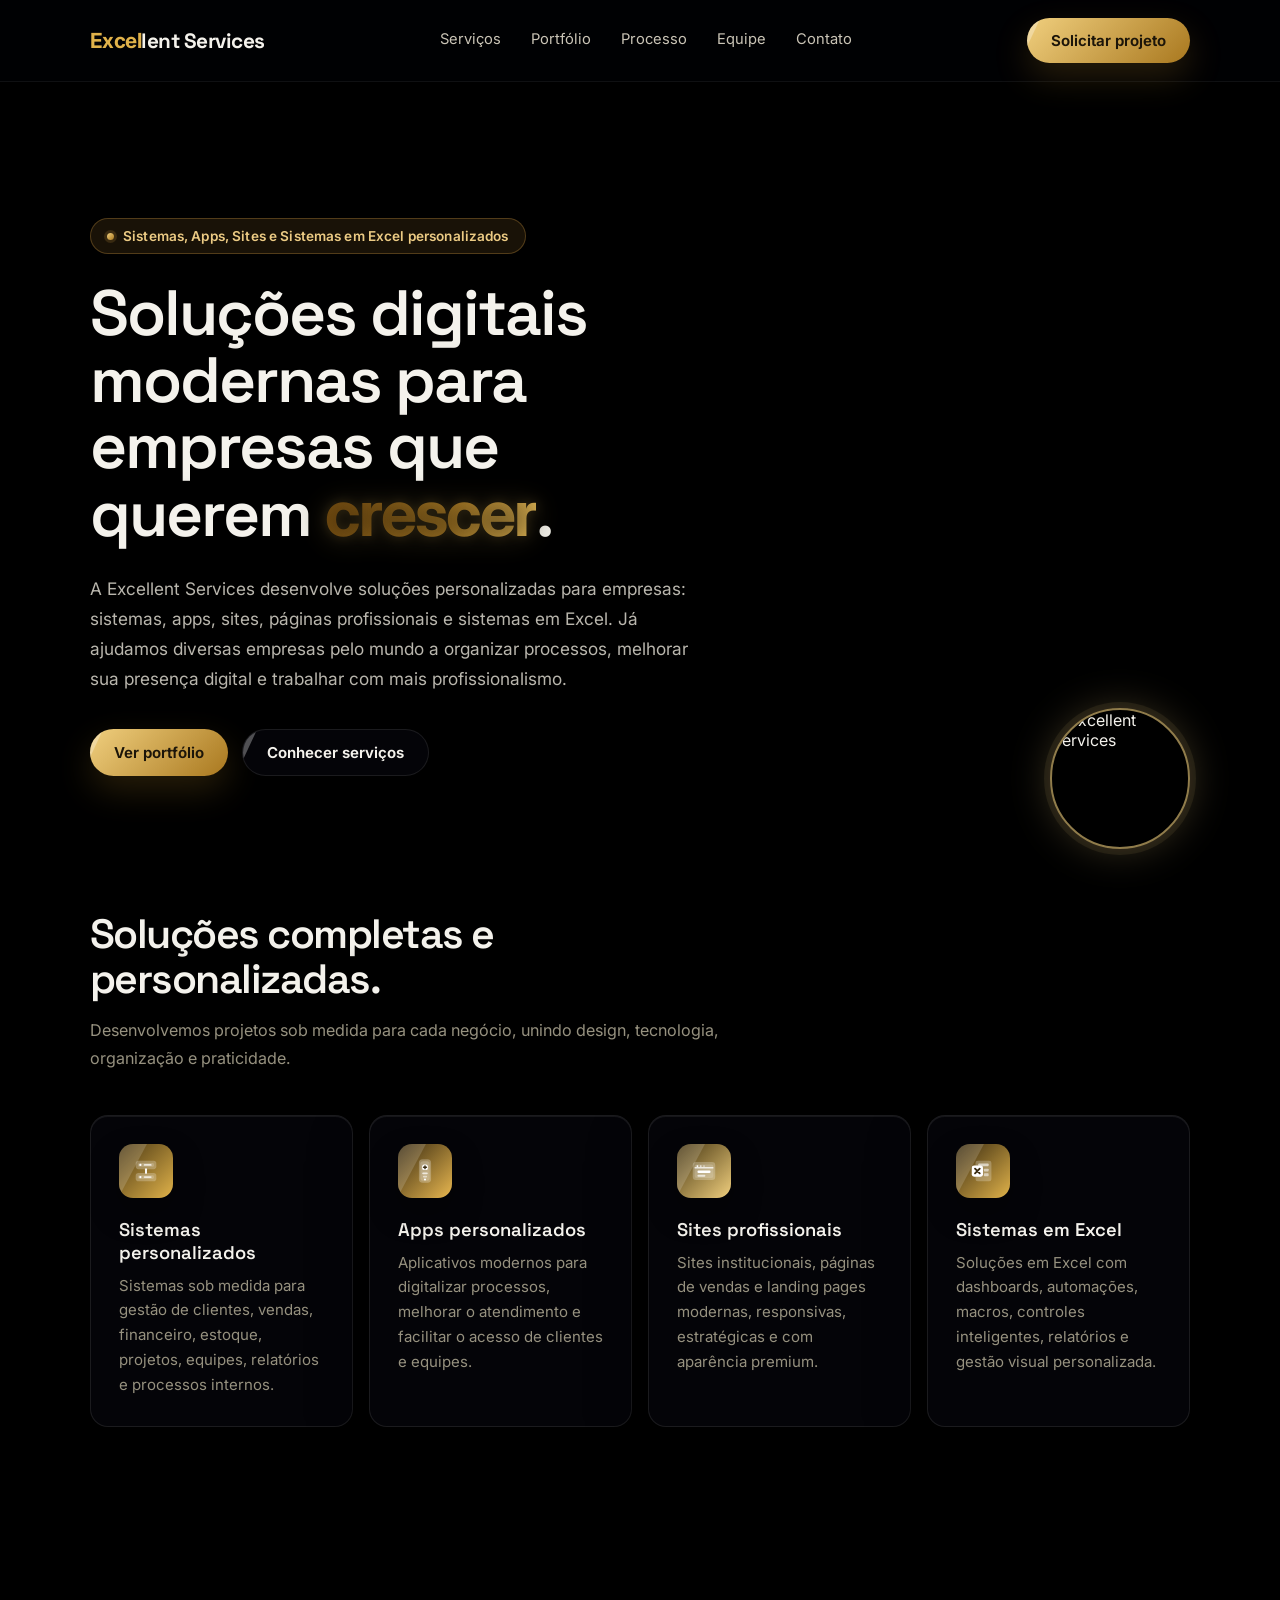
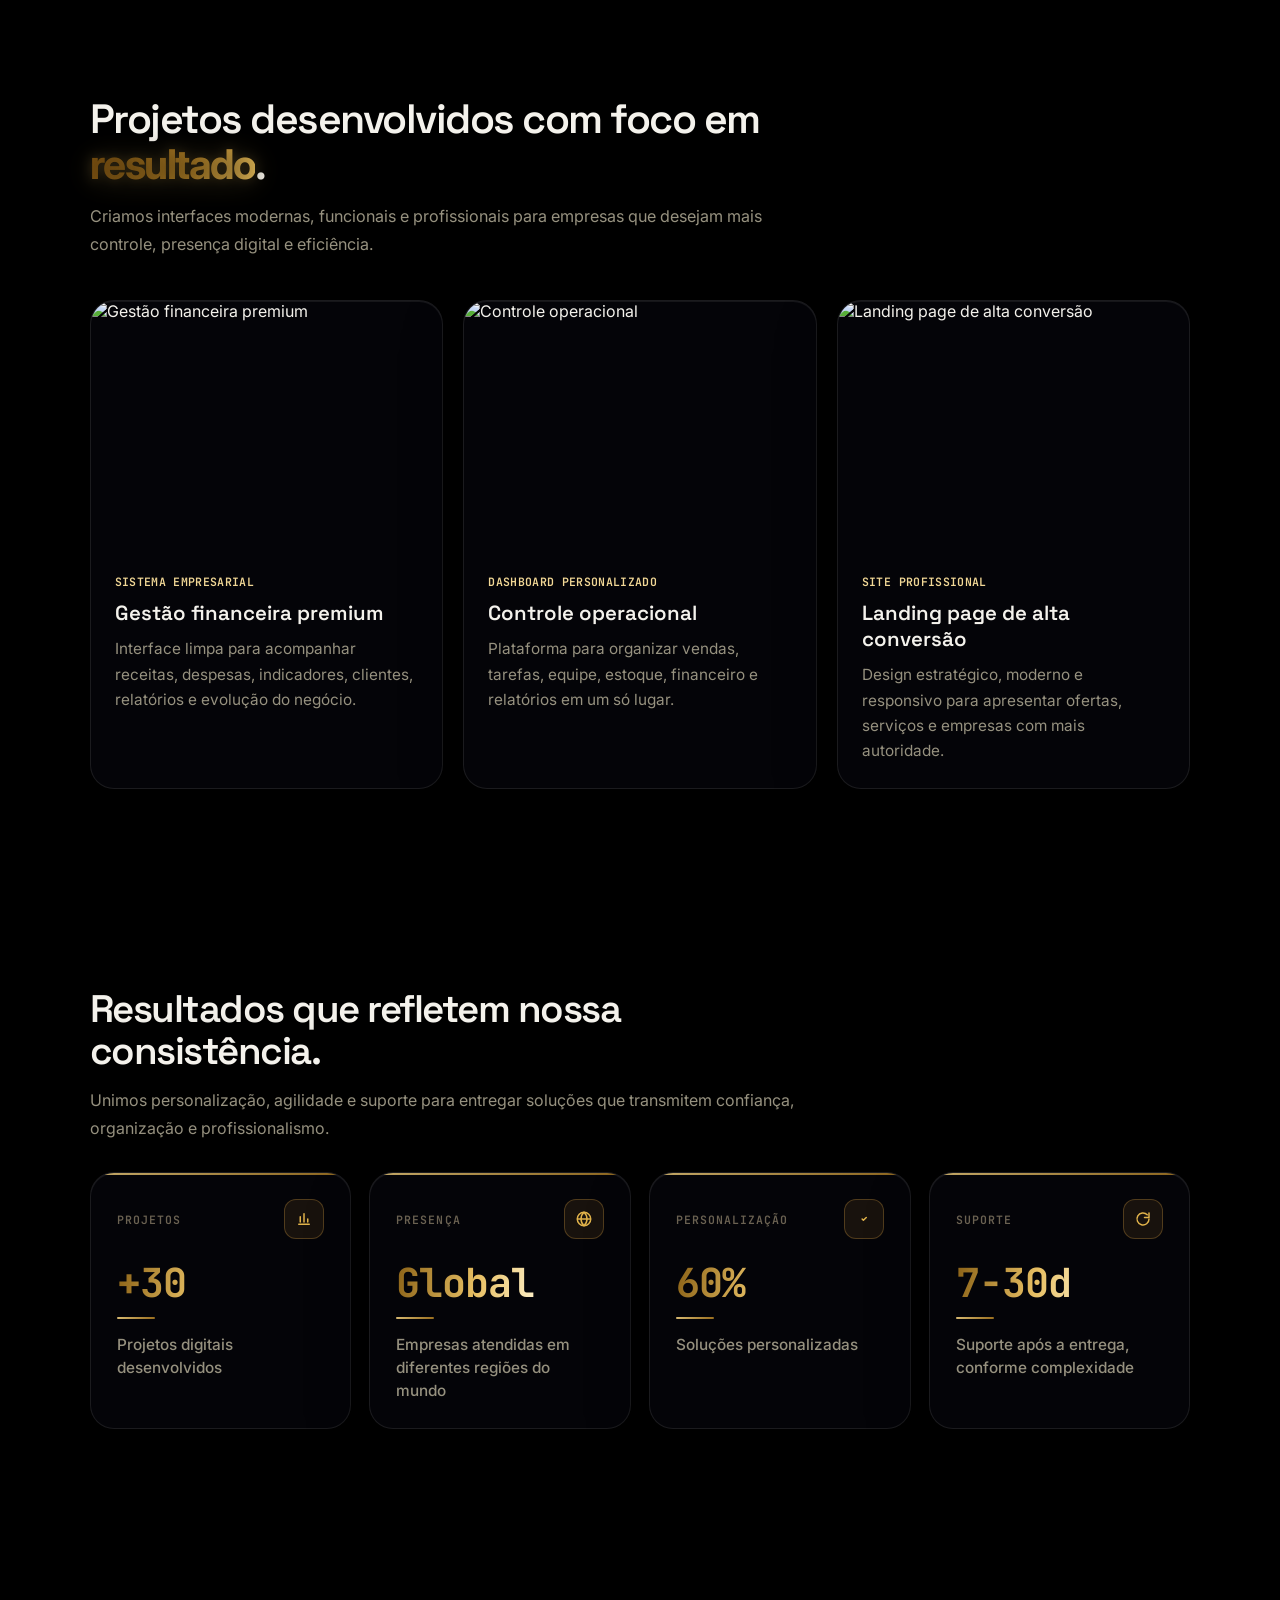
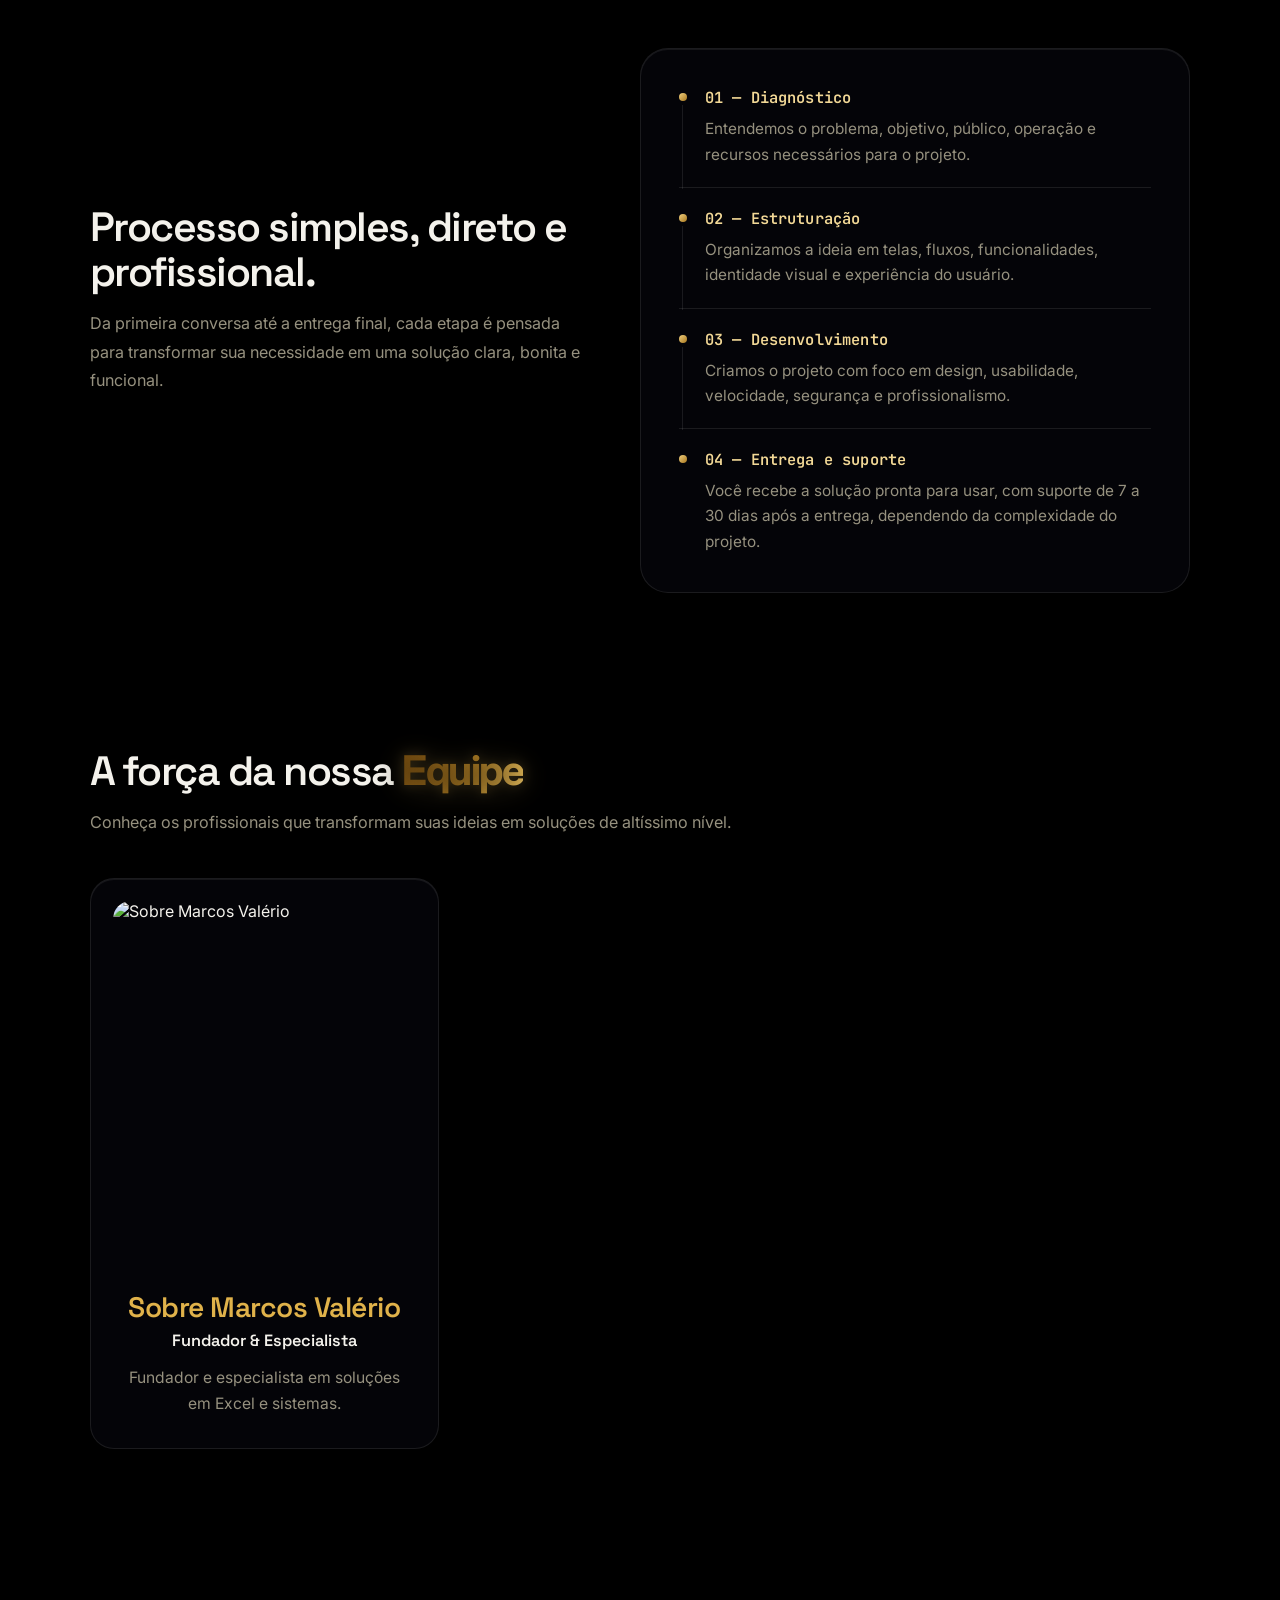
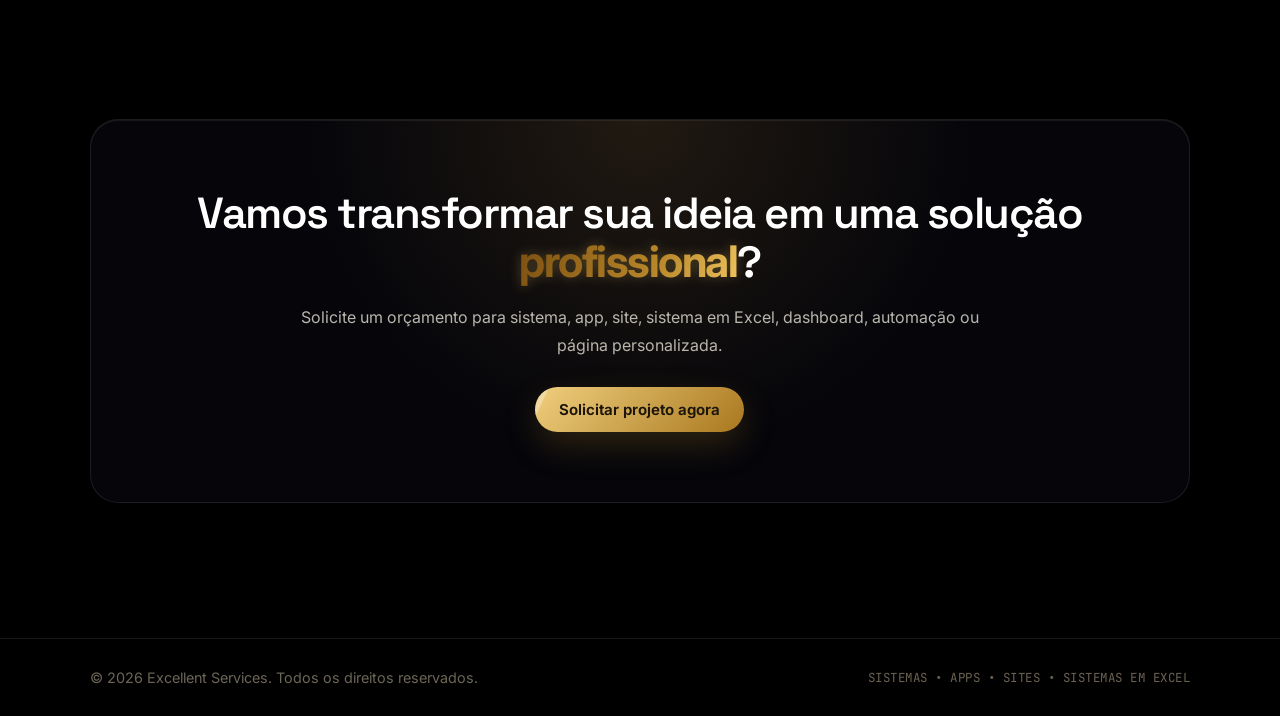
==== commit 468bbe14: "Add files via upload" ====
--- a/index.html
+++ b/index.html
@@ -118,17 +118,17 @@
     h1,h2,h3,.logo,.loading-mark{font-family:var(--font-display)}
     .mono{font-family:var(--font-mono)}
 
-    /* DESTAQUE DE TEXTO: ouro metálico com um reflexo claro que atravessa as letras */
+    /* DESTAQUE DE TEXTO: ouro metálico igual ao logo, com reflexo claro passando */
     .highlight {
-      background:linear-gradient(100deg, #b08a2e 0%, #d6b24e 30%, #f6e39a 44%, #fff8d6 50%, #f6e39a 56%, #d6b24e 70%, #b08a2e 100%);
-      background-size:220% auto;
+      background:linear-gradient(110deg, #7a4f10 0%, #b8862a 22%, #e9bd58 34%, #fff6d2 44%, #e9bd58 54%, #b8862a 72%, #7a4f10 88%, #b8862a 100%);
+      background-size:300% auto;
       -webkit-background-clip:text;
       background-clip:text;
-      color:#d6b24e;
+      color:#e9bd58;
       -webkit-text-fill-color:transparent;
       font-weight:700;
-      filter:drop-shadow(0 0 8px rgba(214,178,78,.25));
-      animation:goldSweep 4.5s ease-in-out infinite;
+      filter:drop-shadow(0 0 6px rgba(233,189,88,.3));
+      animation:goldSweep 3s linear infinite;
     }
     @keyframes goldSweep{from{background-position:100% 0}to{background-position:0% 0}}
     @media (prefers-reduced-motion: reduce){.highlight{animation:none}}
@@ -954,18 +954,8 @@
         scroll-behavior:auto !important;
       }
     }
-    /* ===== HOVER DOS CARDS: borda dourada, brilho e reflexo que atravessa o card ===== */
-    .service-card,.project,.stat,.equipe-card{position:relative;overflow:hidden;isolation:isolate}
-    .service-card::after,.project::after,.stat::after,.equipe-card::after{
-      content:"";position:absolute;inset:0;pointer-events:none;z-index:2;
-      background:linear-gradient(115deg, transparent 38%, rgba(255,240,190,.20) 50%, transparent 62%);
-      transform:translateX(-120%);transition:transform .9s cubic-bezier(.2,.7,.2,1);
-    }
-    .service-card:hover::after,.project:hover::after,.stat:hover::after,.equipe-card:hover::after{transform:translateX(120%)}
-    .service-card:hover,.project:hover,.stat:hover,.equipe-card:hover{
-      border-color:rgba(214,178,78,.75);
-      box-shadow:0 0 0 1px rgba(214,178,78,.22), 0 18px 48px rgba(214,178,78,.16), inset 0 1px 0 rgba(255,240,190,.12);
-    }
+    /* ===== HOVER DOS CARDS: todos se aproximam igual, sem brilho ===== */
+    .service-card:hover,.project:hover,.stat:hover,.equipe-card:hover{transform:translateY(-6px) scale(1.025)}
   </style>
   <link rel="stylesheet" href="/space.css">
   <script type="importmap">{"imports":{"three":"https://cdn.jsdelivr.net/npm/three@0.160.0/build/three.module.js","three/addons/":"https://cdn.jsdelivr.net/npm/three@0.160.0/examples/jsm/"}}</script>
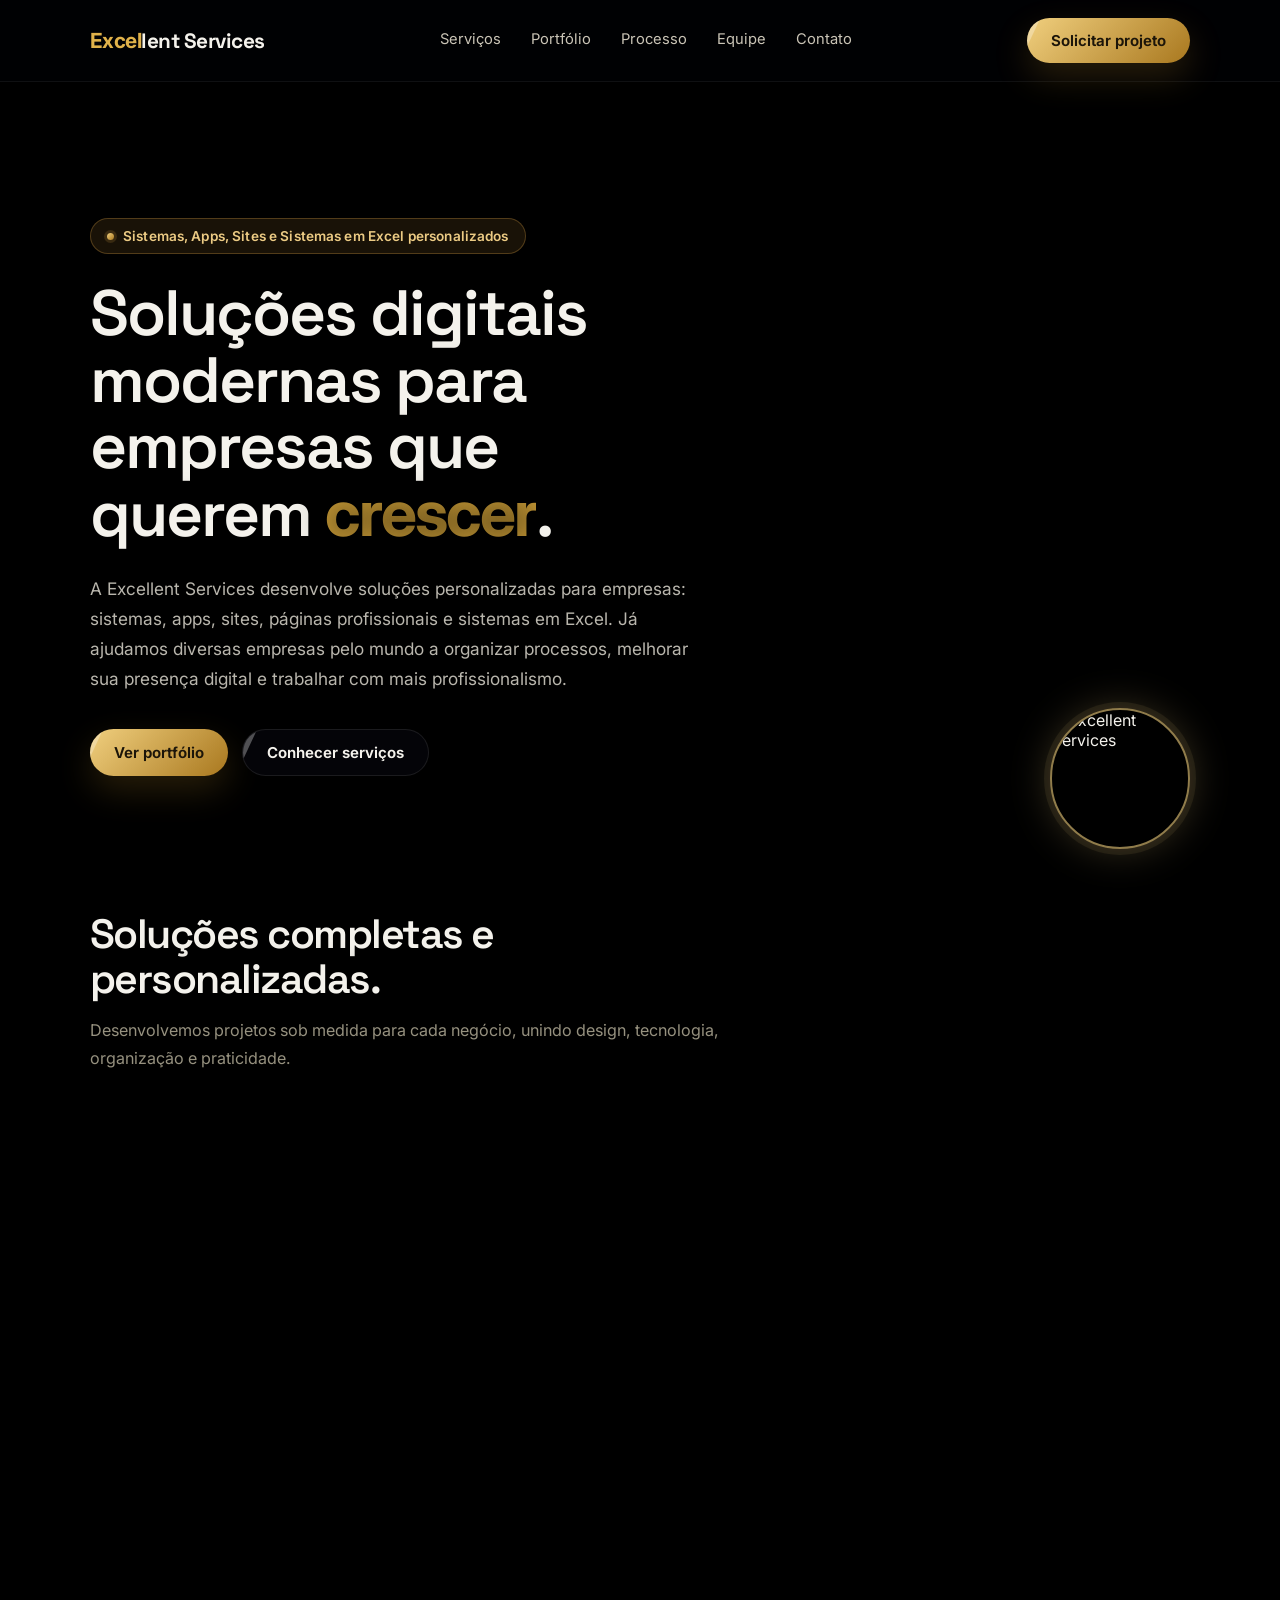
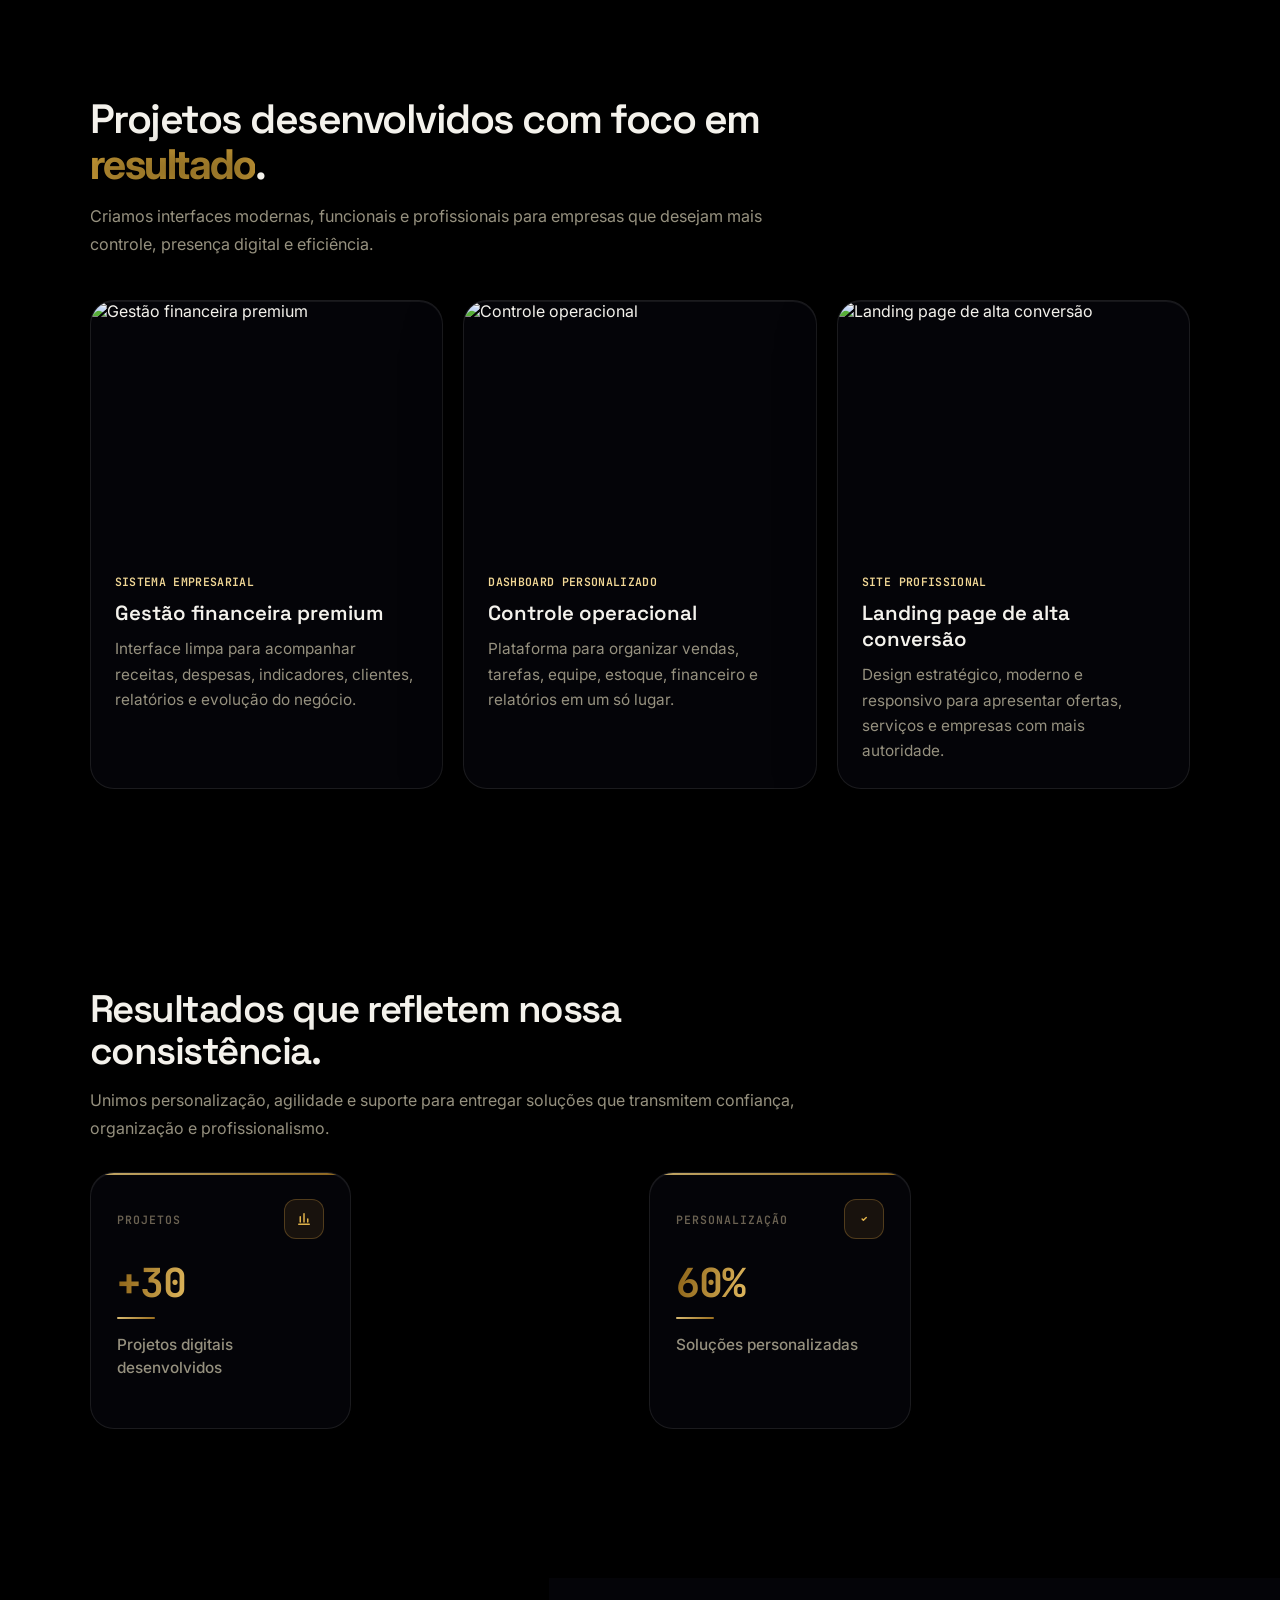
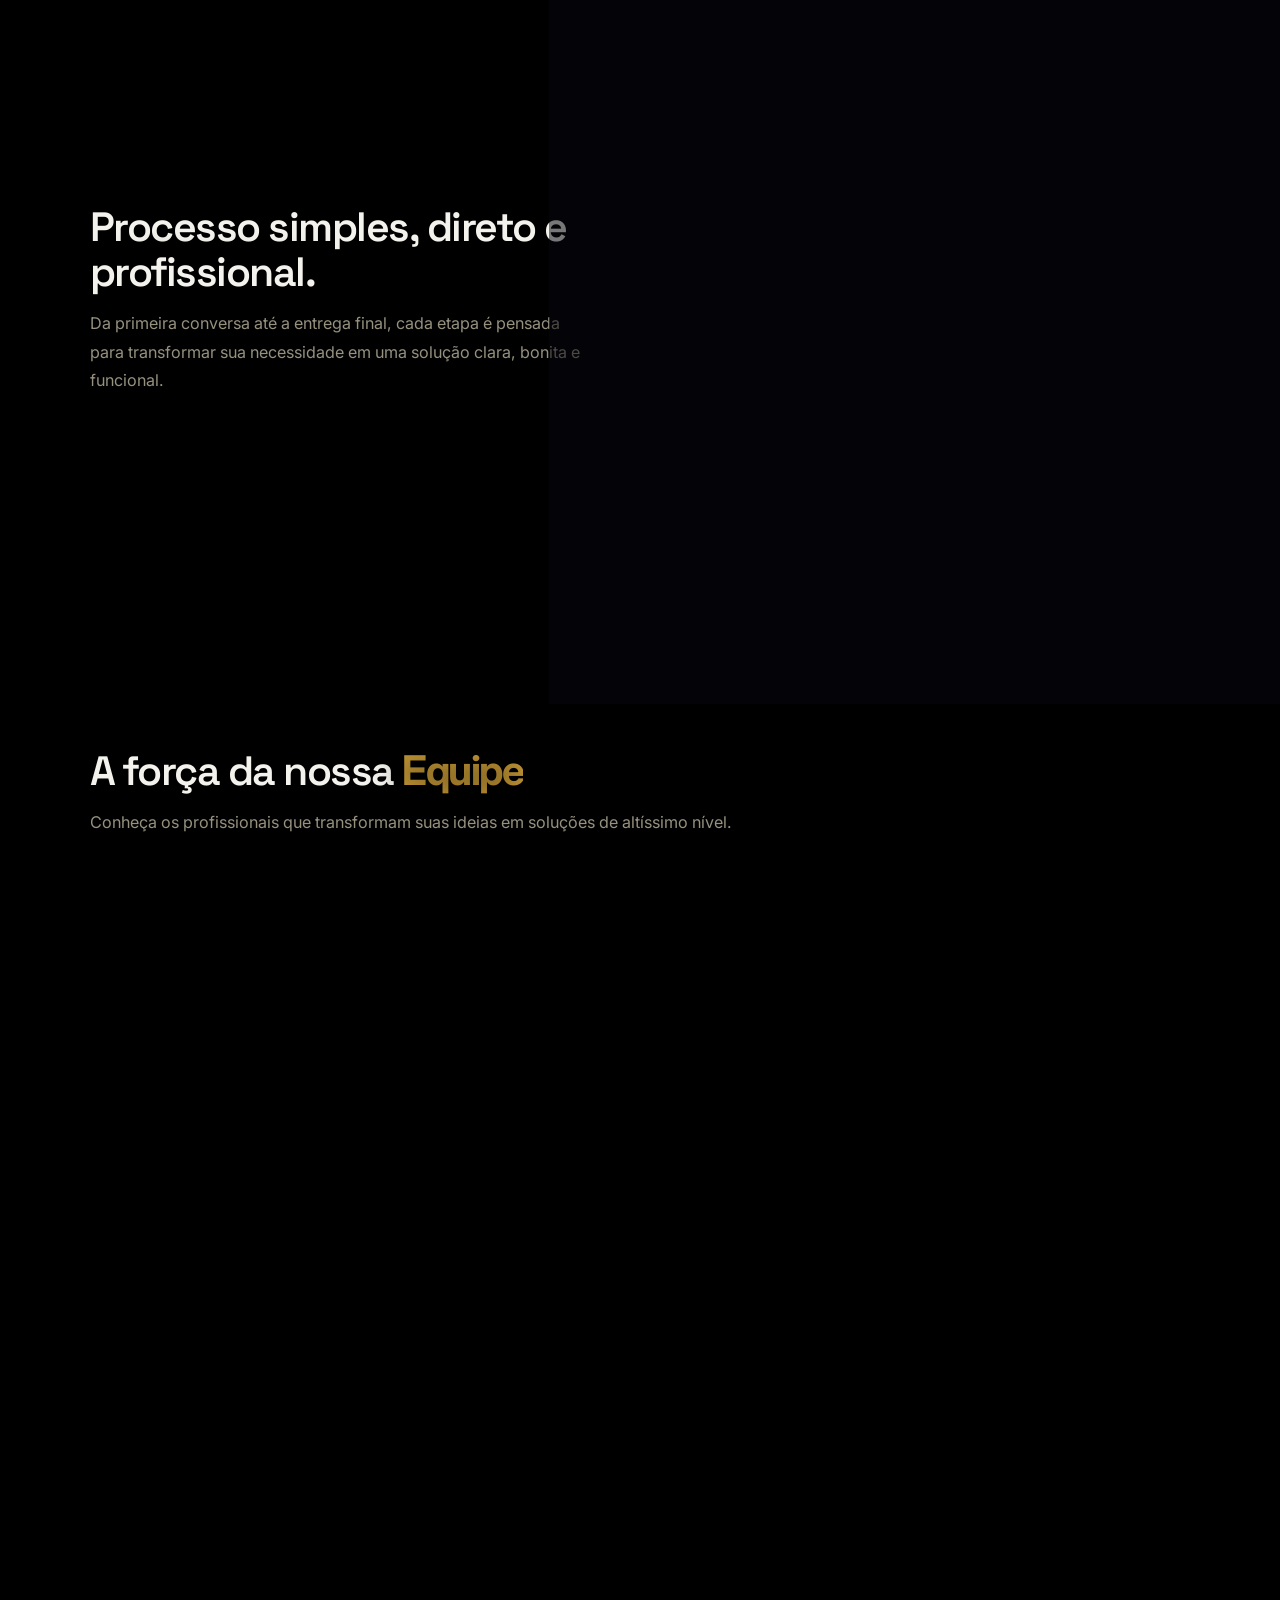
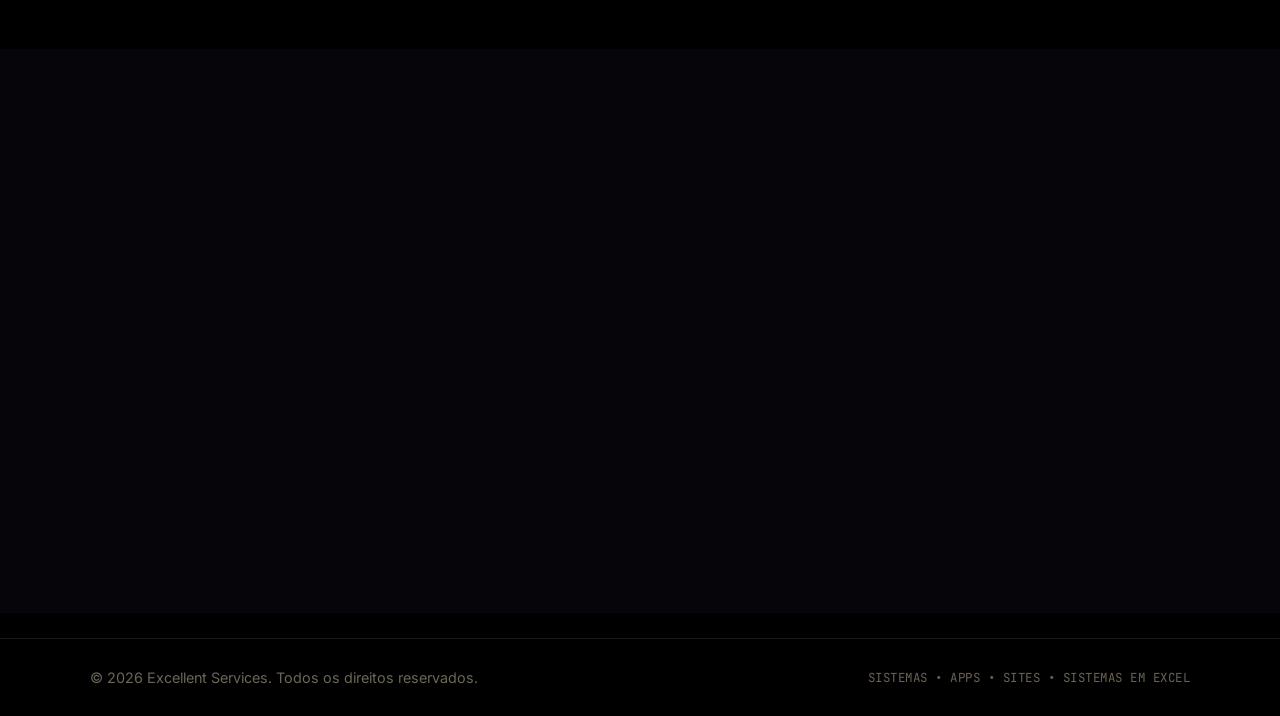
==== commit d2ab76c8: "Add files via upload" ====
--- a/index.html
+++ b/index.html
@@ -118,16 +118,15 @@
     h1,h2,h3,.logo,.loading-mark{font-family:var(--font-display)}
     .mono{font-family:var(--font-mono)}
 
-    /* DESTAQUE DE TEXTO: ouro metálico igual ao logo, com reflexo claro passando */
+    /* DESTAQUE DE TEXTO: dourado sólido; só um reflexo claro passa por ele */
     .highlight {
-      background:linear-gradient(110deg, #7a4f10 0%, #b8862a 22%, #e9bd58 34%, #fff6d2 44%, #e9bd58 54%, #b8862a 72%, #7a4f10 88%, #b8862a 100%);
+      background:linear-gradient(100deg, #d4a43a 0%, #d4a43a 42%, #fff3c0 50%, #d4a43a 58%, #d4a43a 100%);
       background-size:300% auto;
       -webkit-background-clip:text;
       background-clip:text;
-      color:#e9bd58;
+      color:#d4a43a;
       -webkit-text-fill-color:transparent;
       font-weight:700;
-      filter:drop-shadow(0 0 6px rgba(233,189,88,.3));
       animation:goldSweep 3s linear infinite;
     }
     @keyframes goldSweep{from{background-position:100% 0}to{background-position:0% 0}}
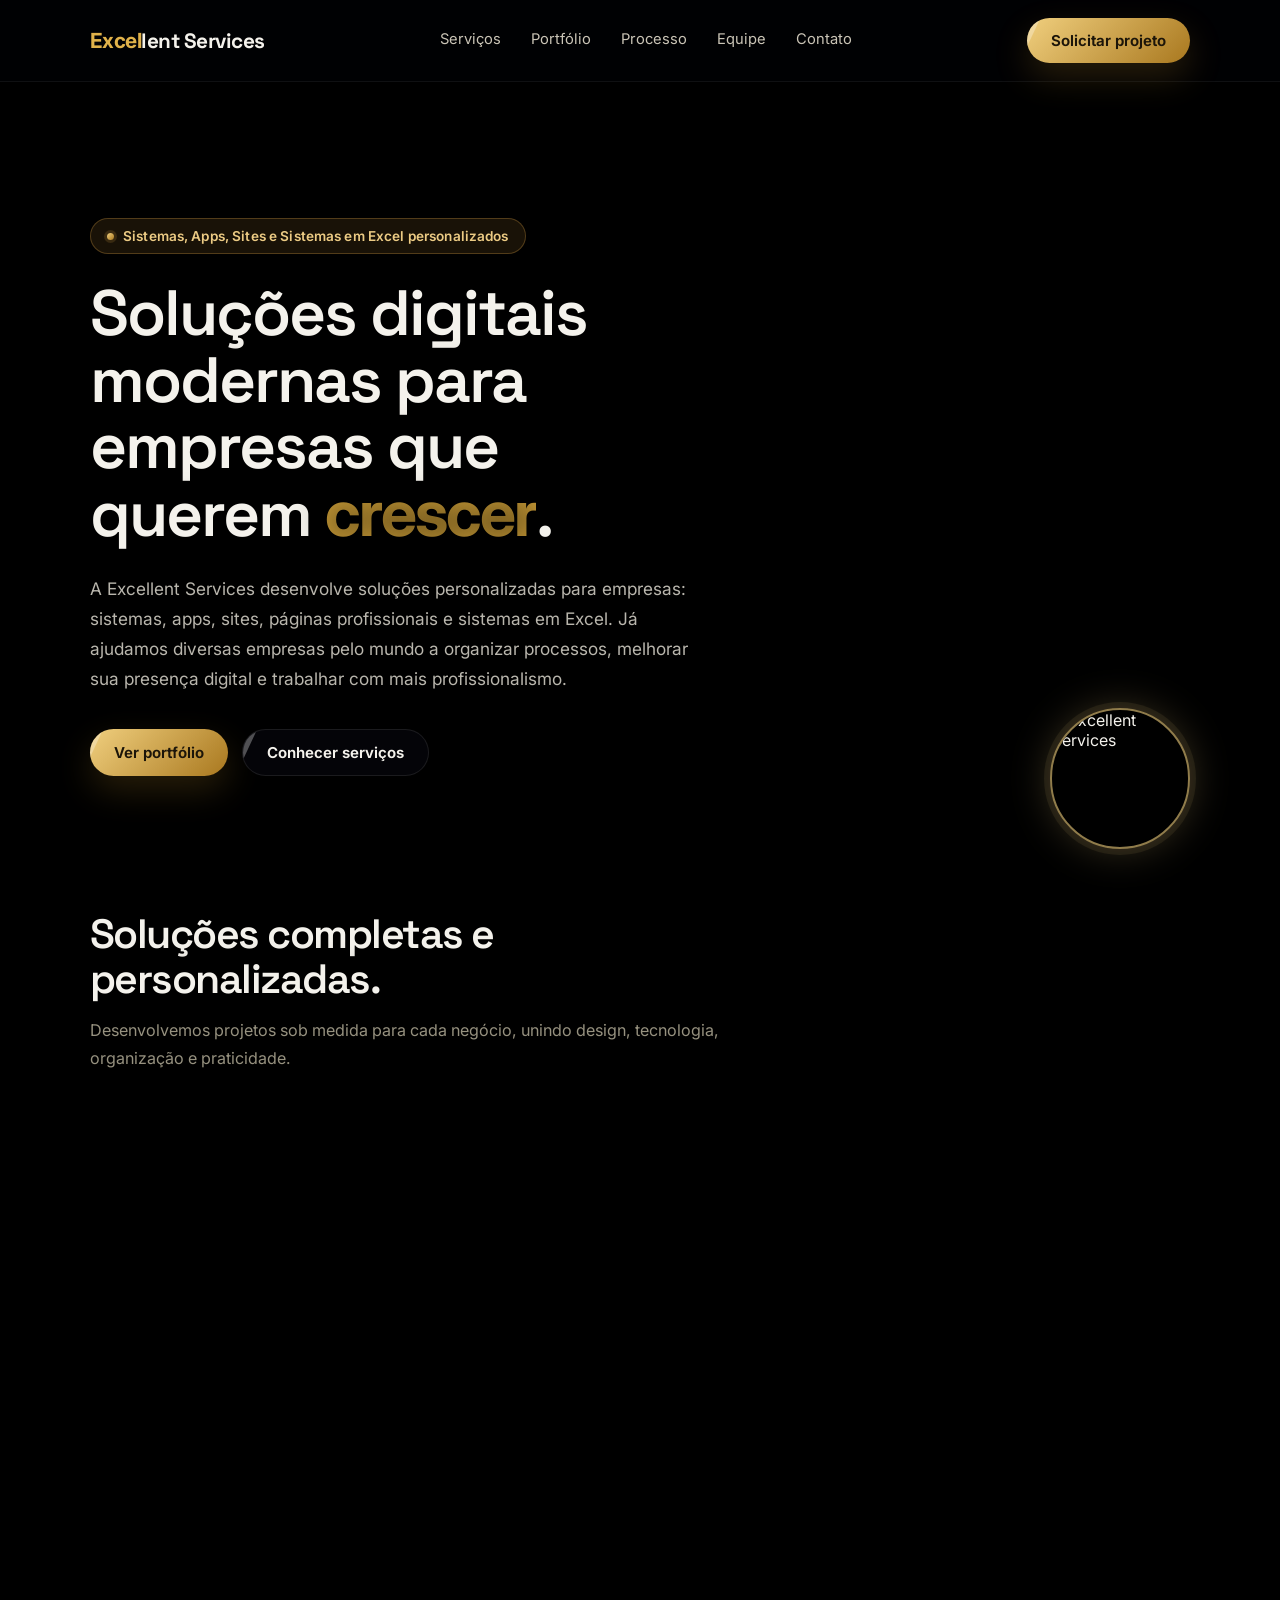
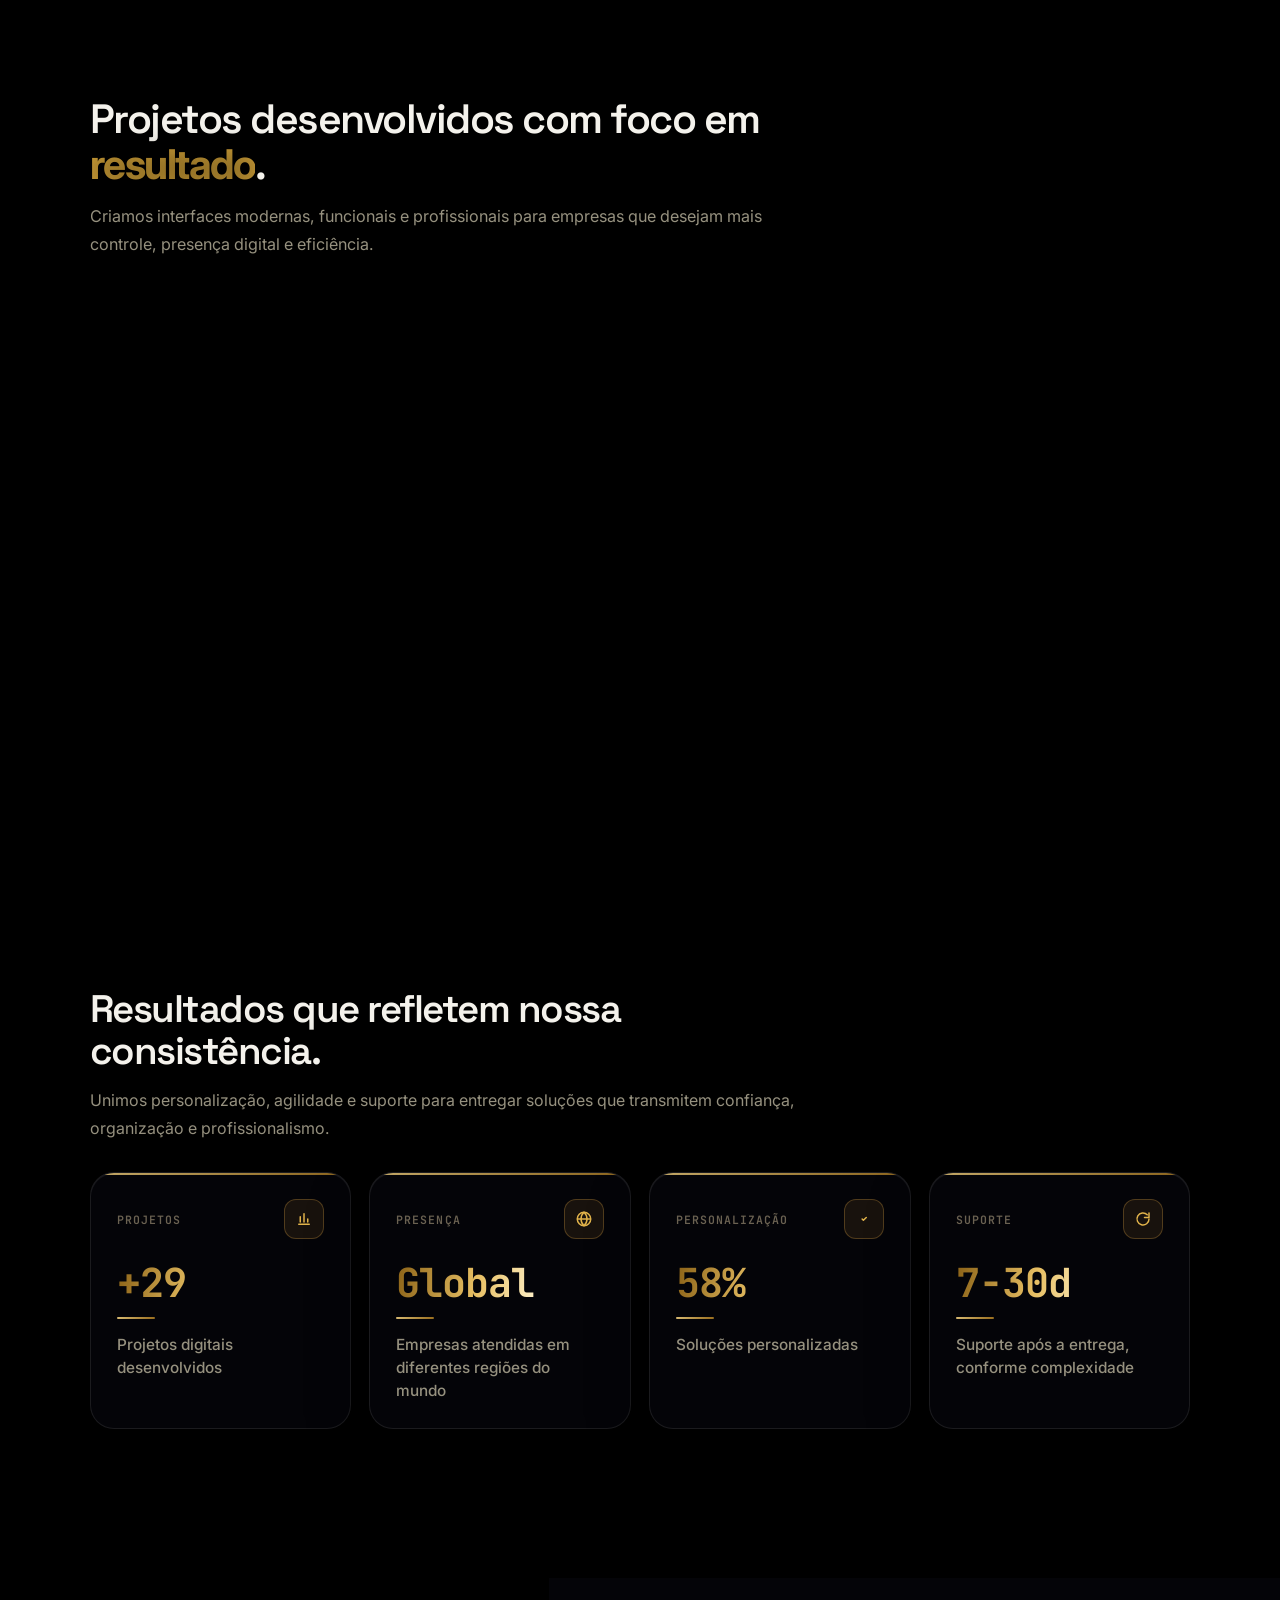
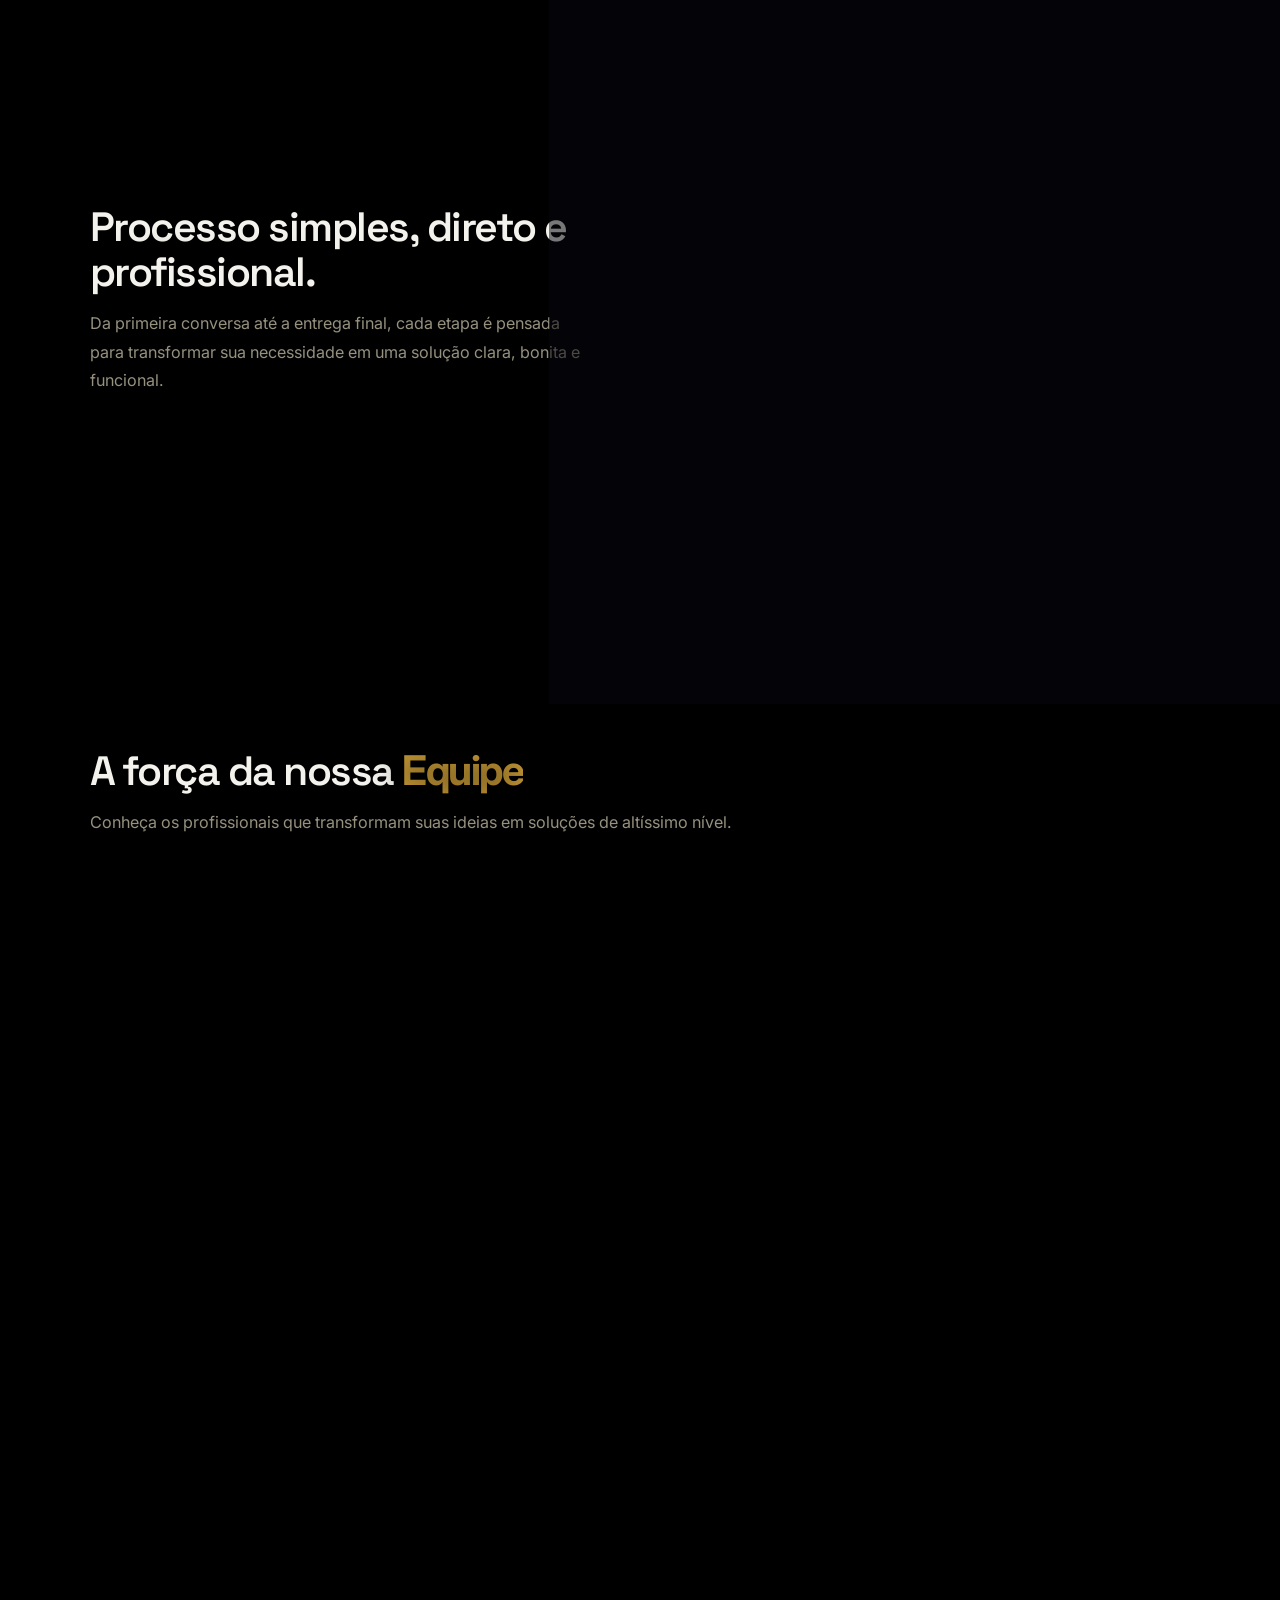
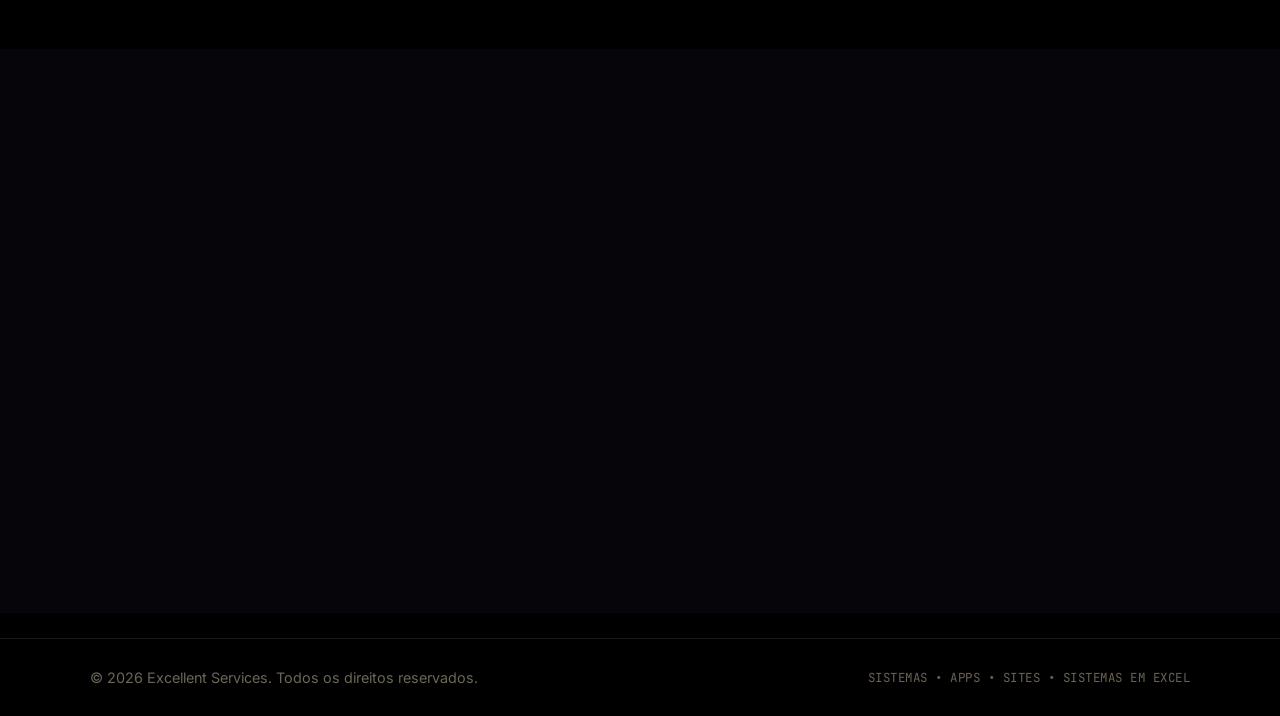
==== commit 08c69bfe: "Add files via upload" ====
--- a/index.html
+++ b/index.html
@@ -955,6 +955,17 @@
     }
     /* ===== HOVER DOS CARDS: todos se aproximam igual, sem brilho ===== */
     .service-card:hover,.project:hover,.stat:hover,.equipe-card:hover{transform:translateY(-6px) scale(1.025)}
+    /* ===== CELULAR: fundo leve igual ao do painel (sem o cenário 3D) ===== */
+    @media (max-width: 759px){
+      body{
+        background:
+          radial-gradient(900px circle at 8% 0%, rgba(201,151,63,.10), transparent 55%),
+          radial-gradient(900px circle at 92% 28%, rgba(169,120,31,.09), transparent 55%),
+          radial-gradient(700px circle at 50% 100%, rgba(201,151,63,.06), transparent 55%),
+          #08070a !important;
+      }
+      body::before, body::after{display:none !important}
+    }
   </style>
   <link rel="stylesheet" href="/space.css">
   <script type="importmap">{"imports":{"three":"https://cdn.jsdelivr.net/npm/three@0.160.0/build/three.module.js","three/addons/":"https://cdn.jsdelivr.net/npm/three@0.160.0/examples/jsm/"}}</script>
